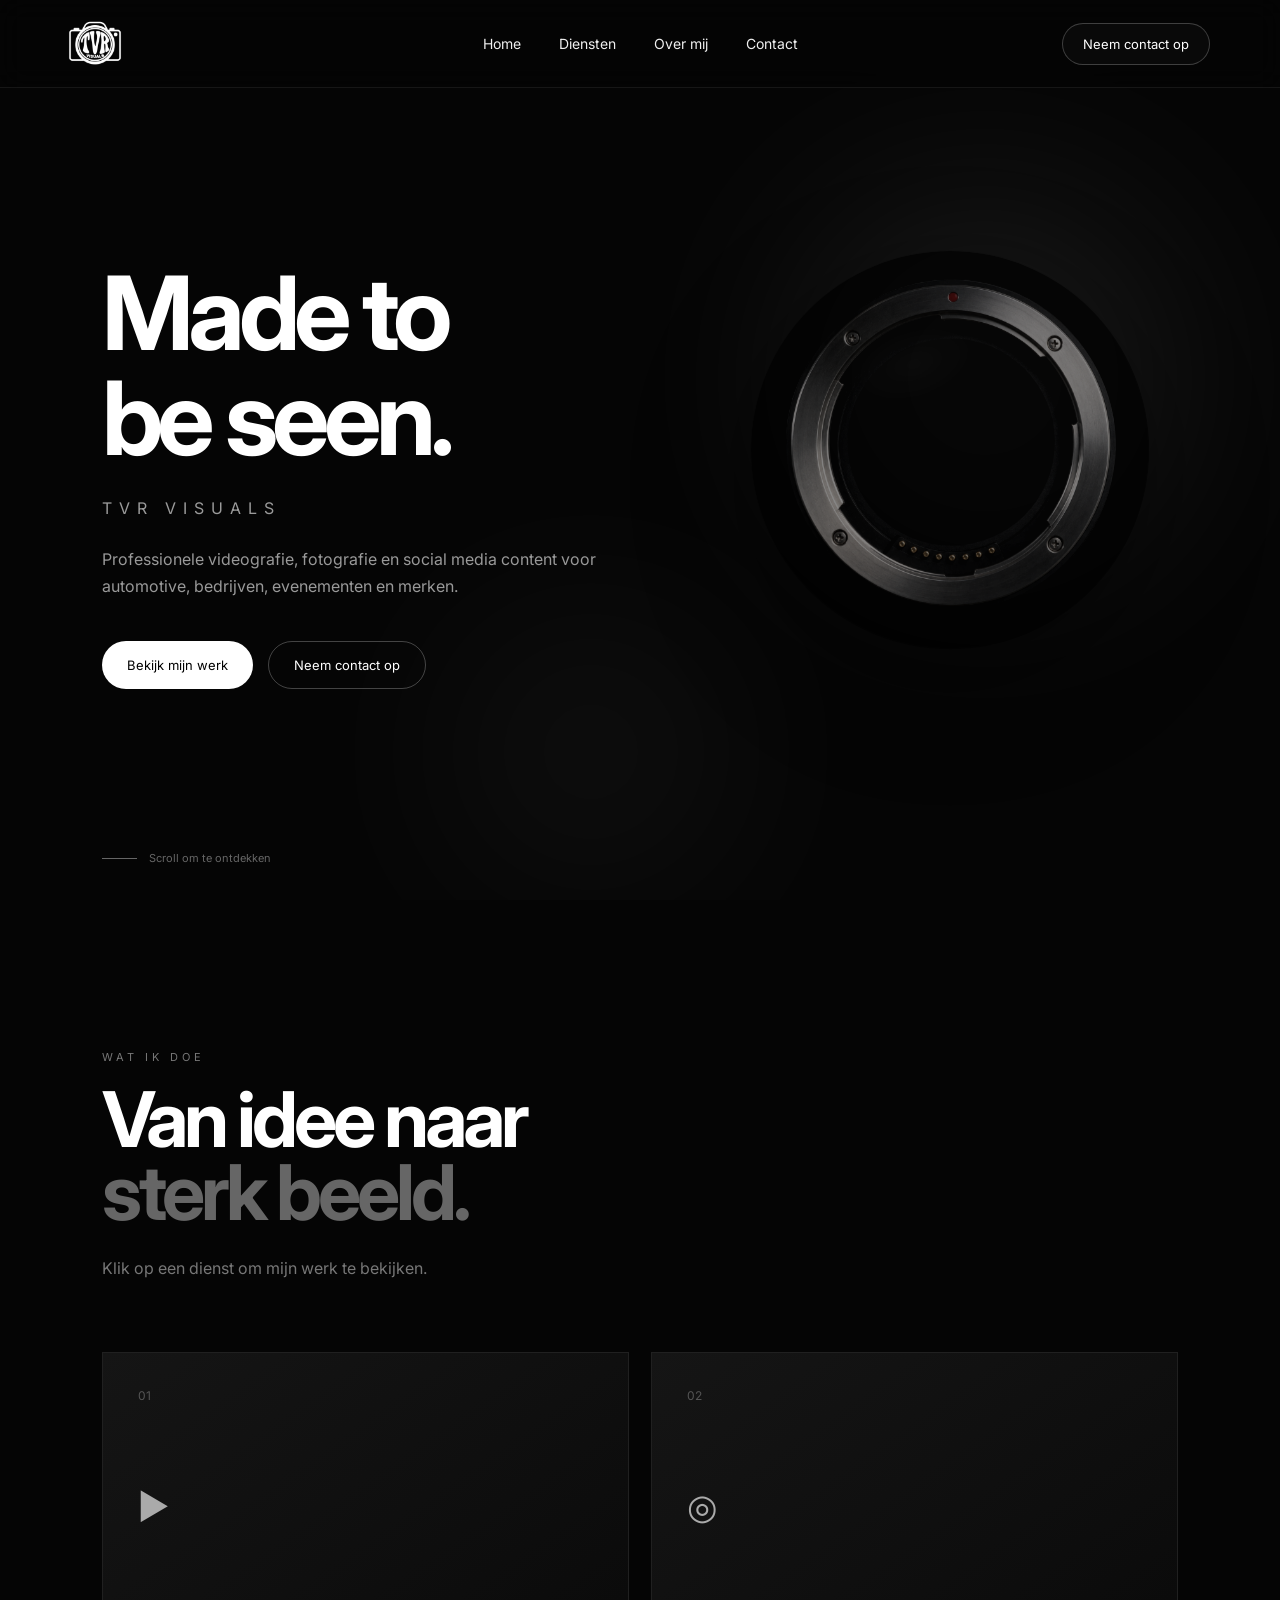
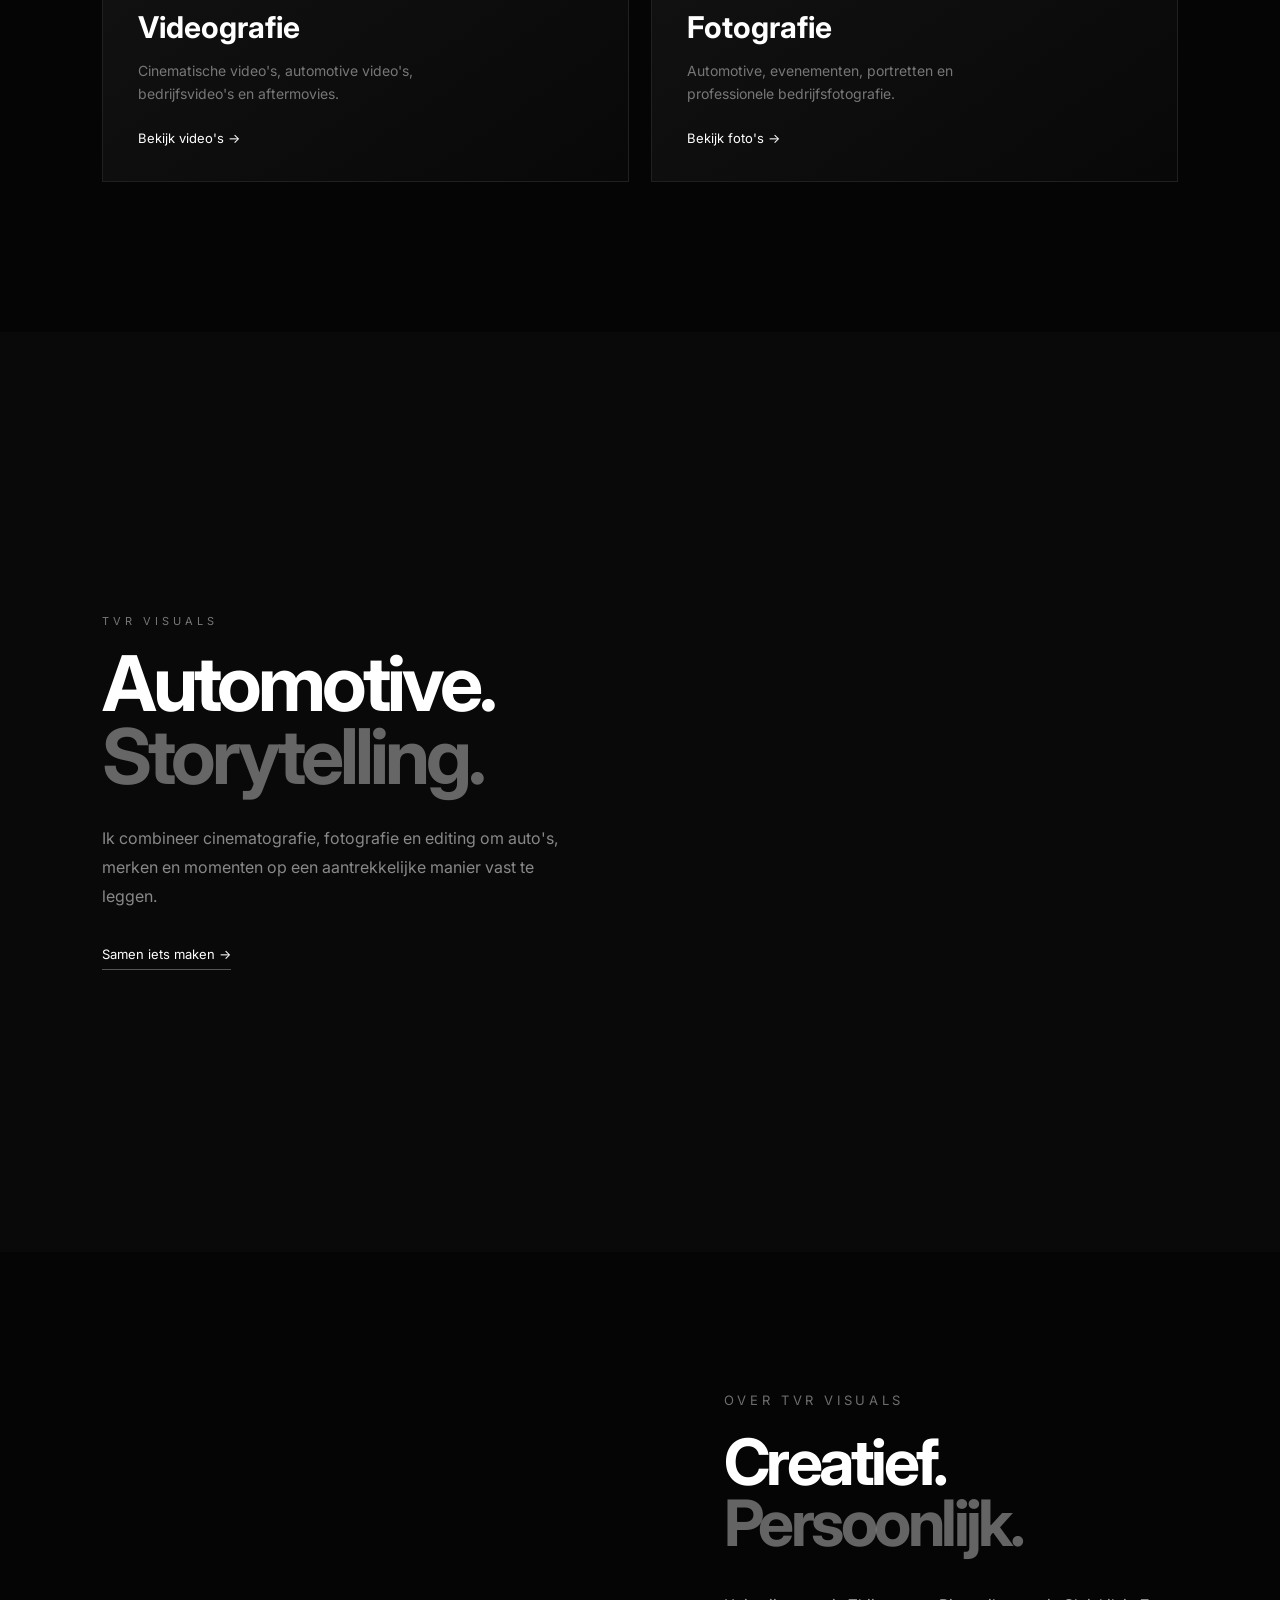
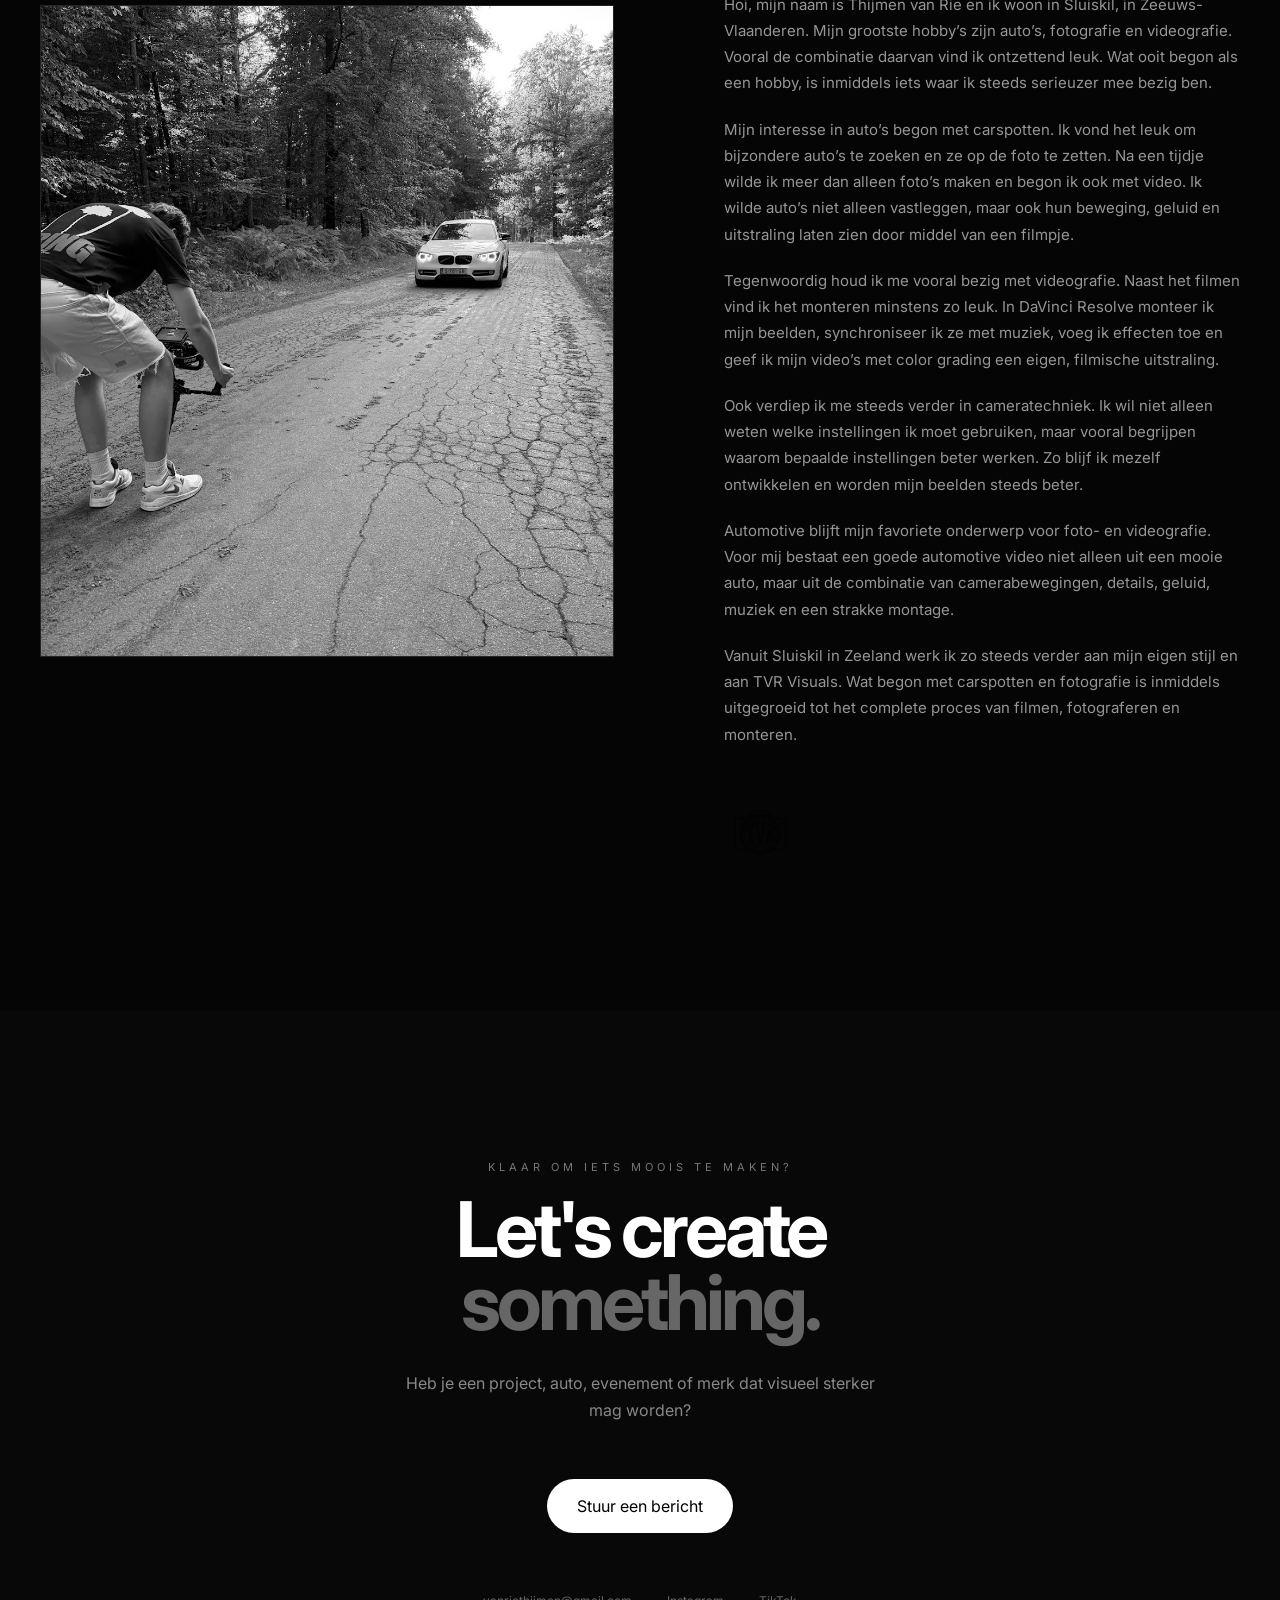
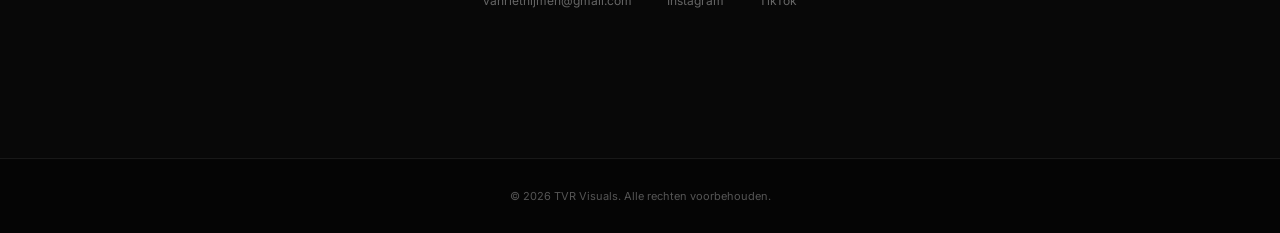
==== index.html @ 5d6a58f4 "website update 5" ====
<!DOCTYPE html>
<html lang="nl">

<head>
    <meta charset="UTF-8">

    <meta
        name="viewport"
        content="width=device-width, initial-scale=1.0"
    >

    <title>TVR Visuals | Videografie & Fotografie</title>

    <meta
        name="description"
        content="TVR Visuals — professionele videografie, fotografie en social media content."
    >

    <link rel="stylesheet" href="css/style.css">

    <link rel="preconnect" href="https://fonts.googleapis.com">
    <link rel="preconnect" href="https://fonts.gstatic.com" crossorigin>

    <link
        href="https://fonts.googleapis.com/css2?family=Inter:wght@300;400;500;600;700;800&display=swap"
        rel="stylesheet"
    >
</head>


<body>


<!-- =====================================================
     NAVIGATIE
===================================================== -->

<header class="navbar">

    <a
        href="#home"
        class="nav-logo"
        aria-label="TVR Visuals home"
    >
        <img
            src="assets/images/tvr-logo wit.png"
            alt="TVR Visuals logo"
        >
    </a>


    <nav>
        <a href="#home">Home</a>
        <a href="#diensten">Diensten</a>
        <a href="#over">Over mij</a>
        <a href="#contact">Contact</a>
    </nav>


    <a href="#contact" class="nav-button">
        Neem contact op
    </a>

</header>


<main>


<!-- =====================================================
     HERO
===================================================== -->

<section
    class="hero"
    id="home"
>

    <div class="hero-background">

        <div class="orb orb-one"></div>
        <div class="orb orb-two"></div>


        <!-- =================================================
             NIEUWE CAMERA SLUITER
        ================================================== -->

        <div class="hero-shutter" id="heroShutter">

            <div class="hero-shutter-float">

                <div class="shutter-glow"></div>


                <div class="shutter-image-wrap">

                    <img
                        src="assets/images/camera-shutter.png"
                        alt=""
                        class="shutter-image"
                        draggable="false"
                    >
<video
    class="shutter-video"
    autoplay
    muted
    playsinline
    preload="auto"
    disablepictureinpicture
>
    <source src="assets/videos/shutter_black_clean.mp4" type="video/mp4">
</video>

<div class="shutter-reflection"></div>
                </div>

            </div>

        </div>

    </div>


    <!-- =================================================
         HERO TEKST
    ================================================== -->

    <div class="hero-content">

        <h1 class="cinematic-title">
            <span>Made to</span>
            <span>be seen.</span>
        </h1>


        <p class="hero-small">
            TVR VISUALS
        </p>


        <p class="hero-description">
            Professionele videografie, fotografie en social media content
            voor automotive, bedrijven, evenementen en merken.
        </p>


        <div class="hero-buttons">

            <a
                href="#diensten"
                class="button button-light"
            >
                Bekijk mijn werk
            </a>

            <a
                href="#contact"
                class="button button-outline"
            >
                Neem contact op
            </a>

        </div>

    </div>


    <!-- Alleen telefoon -->

    <div class="mobile-hero-logo">

        <img
            src="assets/images/tvr-logo wit.png"
            alt="TVR Visuals"
        >

    </div>


    <div class="scroll-indicator">

        <span></span>

        Scroll om te ontdekken

    </div>

</section>


<!-- =====================================================
     DIENSTEN
===================================================== -->

<section
    class="services"
    id="diensten"
>

    <div class="section-heading">

        <p class="eyebrow">
            Wat ik doe
        </p>


        <h2>
            Van idee naar<br>
            <span>sterk beeld.</span>
        </h2>


        <p>
            Klik op een dienst om mijn werk te bekijken.
        </p>

    </div>


    <div class="service-grid">


        <!-- VIDEOGRAFIE -->

        <article
            class="service-card"
            data-service="videografie"
        >

            <div class="service-number">
                01
            </div>


            <div class="service-icon">
                ▶
            </div>


            <div class="service-content">

                <h3>
                    Videografie
                </h3>

                <p>
                    Cinematische video's, automotive video's,
                    bedrijfsvideo's en aftermovies.
                </p>

                <span class="service-link">
                    Bekijk video's →
                </span>

            </div>

        </article>


        <!-- FOTOGRAFIE -->

        <article
            class="service-card"
            data-service="fotografie"
        >

            <div class="service-number">
                02
            </div>


            <div class="service-icon">
                ◎
            </div>


            <div class="service-content">

                <h3>
                    Fotografie
                </h3>

                <p>
                    Automotive, evenementen, portretten en
                    professionele bedrijfsfotografie.
                </p>

                <span class="service-link">
                    Bekijk foto's →
                </span>

            </div>

        </article>

    </div>

</section>


<!-- =====================================================
     SHOWCASE
===================================================== -->

<section class="showcase">

    <div class="showcase-text">

        <p class="eyebrow">
            TVR Visuals
        </p>


        <h2>
            Automotive.<br>
            <span>Storytelling.</span>
        </h2>


        <p>
            Ik combineer cinematografie, fotografie en editing
            om auto's, merken en momenten op een aantrekkelijke
            manier vast te leggen.
        </p>


        <a
            href="#contact"
            class="text-link"
        >
            Samen iets maken →
        </a>

    </div>


    <div class="showcase-visual">

        <div class="tvr-3d-object">

            <div class="tvr-3d-sphere"></div>

            <div class="tvr-orbit tvr-orbit-1"></div>
            <div class="tvr-orbit tvr-orbit-2"></div>
            <div class="tvr-orbit tvr-orbit-3"></div>


            <div class="tvr-logo-3d">

                <img
                    src="assets/images/tvr-logo.png"
                    alt="TVR Visuals"
                >

            </div>

        </div>

    </div>

</section>


<!-- =====================================================
     OVER MIJ
===================================================== -->

<section
    class="about-section"
    id="over"
>

    <div class="about-image-wrap">

        <div class="about-image">

            <img
                src="assets/images/tvr aan het werk.jpg"
                alt="TVR Visuals aan het werk"
                id="aboutWorkImage"
            >

        </div>

    </div>


    <div class="about-content">

    <span class="about-label">OVER TVR VISUALS</span>

    <h2>
        Creatief.<br>
        <span>Persoonlijk.</span>
    </h2>

    <p>
        Hoi, mijn naam is Thijmen van Rie en ik woon in Sluiskil, in Zeeuws-Vlaanderen. Mijn grootste hobby’s zijn auto’s, fotografie en videografie. Vooral de combinatie daarvan vind ik ontzettend leuk. Wat ooit begon als een hobby, is inmiddels iets waar ik steeds serieuzer mee bezig ben.
    </p>

    <p>
        Mijn interesse in auto’s begon met carspotten. Ik vond het leuk om bijzondere auto’s te zoeken en ze op de foto te zetten. Na een tijdje wilde ik meer dan alleen foto’s maken en begon ik ook met video. Ik wilde auto’s niet alleen vastleggen, maar ook hun beweging, geluid en uitstraling laten zien door middel van een filmpje.
    </p>

    <p>
        Tegenwoordig houd ik me vooral bezig met videografie. Naast het filmen vind ik het monteren minstens zo leuk. In DaVinci Resolve monteer ik mijn beelden, synchroniseer ik ze met muziek, voeg ik effecten toe en geef ik mijn video’s met color grading een eigen, filmische uitstraling.
    </p>

    <p>
        Ook verdiep ik me steeds verder in cameratechniek. Ik wil niet alleen weten welke instellingen ik moet gebruiken, maar vooral begrijpen waarom bepaalde instellingen beter werken. Zo blijf ik mezelf ontwikkelen en worden mijn beelden steeds beter.
    </p>

    <p>
        Automotive blijft mijn favoriete onderwerp voor foto- en videografie. Voor mij bestaat een goede automotive video niet alleen uit een mooie auto, maar uit de combinatie van camerabewegingen, details, geluid, muziek en een strakke montage.
    </p>

    <p>
        Vanuit Sluiskil in Zeeland werk ik zo steeds verder aan mijn eigen stijl en aan TVR Visuals. Wat begon met carspotten en fotografie is inmiddels uitgegroeid tot het complete proces van filmen, fotograferen en monteren.
    </p>

    <div class="about-logo">
        <img src="assets/images/tvr-logo.png" alt="TVR Visuals">
    </div>

</div>
</section>


<!-- =====================================================
     CONTACT
===================================================== -->

<section
    class="contact"
    id="contact"
>

    <div class="contact-inner">

        <p class="eyebrow">
            Klaar om iets moois te maken?
        </p>


        <h2>
            Let's create<br>
            <span>something.</span>
        </h2>


        <p>
            Heb je een project, auto, evenement of merk
            dat visueel sterker mag worden?
        </p>


        <a
            href="mailto:vanriethijmen@gmail.com"
            class="contact-button"
        >
            Stuur een bericht
        </a>


        <div class="contact-details">

            <a href="mailto:vanriethijmen@gmail.com">
                vanriethijmen@gmail.com
            </a>

            <a
                href="https://instagram.com/tvrvisuals"
                target="_blank"
                rel="noopener noreferrer"
            >
                Instagram
            </a>

            <a
                href="https://www.tiktok.com/@tvr.visuals"
                target="_blank"
                rel="noopener noreferrer"
            >
                TikTok
            </a>

        </div>

    </div>

</section>


</main>


<!-- =====================================================
     PORTFOLIO MODAL
===================================================== -->

<div
    class="portfolio-modal"
    id="portfolioModal"
>

    <div class="modal-overlay"></div>


    <div class="modal-window">

        <button
            class="modal-close"
            aria-label="Sluiten"
        >
            ×
        </button>


        <div class="modal-header">

            <p
                class="eyebrow"
                id="modalEyebrow"
            >
                Portfolio
            </p>


            <h2 id="modalTitle">
                Mijn werk
            </h2>


            <p id="modalDescription">
                Bekijk een selectie van mijn werk.
            </p>

        </div>


        <div
            class="portfolio-grid"
            id="portfolioGrid"
        ></div>

    </div>

</div>


<!-- =====================================================
     FOOTER
===================================================== -->

<footer>

    <p>
        © 2026 TVR Visuals. Alle rechten voorbehouden.
    </p>

</footer>


<script src="js/main.js"></script>

</body>
</html>
---- css/style.css ----
/* =========================================================
   TVR VISUALS
   PREMIUM / MINIMAL / AUTOMOTIVE
========================================================= */


/* =========================================================
   BASIS
========================================================= */

* {
    margin: 0;
    padding: 0;
    box-sizing: border-box;
}

html {
    scroll-behavior: smooth;
}

body {
    background: #050505;
    color: #ffffff;

    font-family: "Inter", sans-serif;

    overflow-x: hidden;
}

a {
    color: inherit;
    text-decoration: none;
}

button {
    font-family: inherit;
}


/* =========================================================
   NAVBAR
========================================================= */

.navbar {
    position: fixed;

    top: 0;
    left: 0;

    width: 100%;
    height: 88px;

    display: grid;
    grid-template-columns: 1fr auto 1fr;
    align-items: center;

    padding: 0 5.5vw;

    background: rgba(5, 5, 5, 0.76);

    border-bottom:
        1px solid rgba(255, 255, 255, 0.07);

    backdrop-filter: blur(14px);
    -webkit-backdrop-filter: blur(14px);

    z-index: 1000;
}


/* Logo links */

.nav-logo {
    justify-self: start;

    width: 50px;
    height: 50px;

    display: flex;
    align-items: center;
    justify-content: center;
}

.nav-logo img {
    width: 50px;
    height: 50px;

    display: block;
    object-fit: contain;

    filter:
        brightness(0)
        invert(1)
        contrast(180%);
}


/* Menu exact in midden */

.navbar nav {
    grid-column: 2;

    display: flex;
    align-items: center;
    justify-content: center;

    gap: 38px;
}

.navbar nav a {
    color: rgba(255, 255, 255, 0.94);

    font-size: 14px;
    font-weight: 400;

    white-space: nowrap;

    transition:
        color 0.3s ease,
        opacity 0.3s ease;
}

.navbar nav a:hover {
    color: #ffffff;
}


/* Contactknop */

.nav-button {
    grid-column: 3;

    justify-self: end;

    display: inline-flex;
    align-items: center;
    justify-content: center;

    min-height: 42px;

    padding: 0 20px;

    border:
        1px solid rgba(255, 255, 255, 0.22);

    border-radius: 999px;

    background:
        rgba(255, 255, 255, 0.025);

    color: #ffffff;

    font-size: 13px;

    transition:
        transform 0.3s ease,
        background 0.3s ease,
        border-color 0.3s ease,
        box-shadow 0.3s ease;
}

.nav-button:hover {
    transform: translateY(-3px);

    background:
        rgba(255, 255, 255, 0.07);

    border-color:
        rgba(255, 255, 255, 0.40);

    box-shadow:
        0 12px 30px rgba(0, 0, 0, 0.30),
        0 0 20px rgba(255, 255, 255, 0.035);
}


/* =========================================================
   HERO
========================================================= */

.hero {
    position: relative;

    min-height: 100vh;

    display: flex;
    align-items: center;

    padding: 130px 8% 80px;

    overflow: hidden;
}

.hero-content {
    position: relative;

    max-width: 760px;

    z-index: 5;
}


/* =========================================================
   HERO TITLE
========================================================= */

.cinematic-title {
    font-size:
        clamp(55px, 8vw, 120px);

    line-height: 1.02;

    letter-spacing: -6px;

    font-weight: 700;

    overflow: visible;
}

.cinematic-title span {
    display: block;

    color: #ffffff;

    opacity: 0;

    transform: translateY(55px);

    filter: blur(8px);

    animation:
        cinematicTitleIn
        1.25s
        cubic-bezier(0.22, 1, 0.36, 1)
        forwards;
}

.cinematic-title span:nth-child(1) {
    animation-delay: 0.10s;
}

.cinematic-title span:nth-child(2) {
    animation-delay: 0.28s;
}

@keyframes cinematicTitleIn {

    from {
        opacity: 0;

        transform:
            translateY(55px);

        filter:
            blur(8px);
    }

    to {
        opacity: 1;

        transform:
            translateY(0);

        filter:
            blur(0);
    }
}


/* TVR VISUALS */

.hero-small {
    margin-top: 28px;

    color:
        rgba(255, 255, 255, 0.60);

    font-size: 16px;

    font-weight: 400;

    letter-spacing: 7px;
}


/* Beschrijving */

.hero-description {
    max-width: 570px;

    margin-top: 28px;

    color: #999;

    font-size: 16px;

    line-height: 1.7;
}


/* =========================================================
   HERO BUTTONS
========================================================= */

.hero-buttons {
    display: flex;

    gap: 15px;

    margin-top: 40px;
}

.button {
    position: relative;

    display: inline-flex;
    align-items: center;
    justify-content: center;

    padding: 15px 25px;

    border-radius: 100px;

    overflow: hidden;

    font-size: 13px;

    transition:
        transform 0.30s ease,
        box-shadow 0.30s ease,
        background 0.30s ease,
        border-color 0.30s ease;
}

.button:hover {
    transform:
        translateY(-5px);

    box-shadow:
        0 14px 36px rgba(0, 0, 0, 0.32),
        0 0 25px rgba(255, 255, 255, 0.045);
}

.button-light {
    background: #ffffff;

    color: #000000;
}

.button-outline {
    color: #ffffff;

    background: transparent;

    border:
        1px solid rgba(255, 255, 255, 0.25);
}

.button-outline:hover {
    background:
        rgba(255, 255, 255, 0.07);

    border-color:
        rgba(255, 255, 255, 0.40);
}


/* =========================================================
   HERO BACKGROUND
========================================================= */

.hero-background {
    position: absolute;

    inset: 0;

    pointer-events: none;
}

.orb {
    position: absolute;

    border-radius: 50%;

    filter: blur(100px);

    opacity: 0.20;
}

.orb-one {
    width: 360px;
    height: 360px;

    right: 9%;
    top: 22%;

    background: #777;
}

.orb-two {
    width: 260px;
    height: 260px;

    left: 36%;
    bottom: 2%;

    background: #444;
}


/* =========================================================
   HERO CAMERA SHUTTER
========================================================= */

.hero-shutter {
    position: absolute;

    width: 480px;
    height: 480px;

    right: 7%;
    top: 50%;

    transform:
        translateY(-50%);

    perspective: 1200px;

    z-index: 2;

    opacity: 0.72;
}


/*
Dit element krijgt de muis-rotatie vanuit JavaScript.
*/

.hero-shutter-float {
    position: relative;

    width: 100%;
    height: 100%;

    display: flex;
    align-items: center;
    justify-content: center;

    transform-style: preserve-3d;

    will-change: transform;

    animation:
        shutterFloat
        7s
        ease-in-out
        infinite;
}


/* Foto zelf */

.shutter-image-wrap {
    position: relative;

    width: 390px;
    height: 390px;

    border-radius: 50%;

    overflow: hidden;

    transform:
        translateZ(25px);

    filter:
        drop-shadow(
            0 35px 60px
            rgba(0, 0, 0, 0.60)
        );

    isolation: isolate;
}

.shutter-image {
    position: absolute;

    inset: 0;

    width: 100%;
    height: 100%;

    display: block;

    object-fit: cover;

    border-radius: 50%;

    user-select: none;

    filter:
        brightness(0.72)
        contrast(1.08)
        saturate(0.65);
}
.shutter-video {
    position: absolute;

    left: 50.3%;
    top: 48%;

    width:  52%;
    height: 52%;

    transform: translate(-50%, -50%);

    object-fit: cover;
    border-radius: 50%;

    z-index: 3;

    pointer-events: none;

    background: #000;

    filter:
        brightness(0.68)
        contrast(1.12)
        saturate(0.45);
}

/* Reflectie */

.shutter-reflection {
    position: absolute;

    width: 38%;
    height: 19%;

    left: 22%;
    top: 19%;

    border-radius: 50%;

    background:
        radial-gradient(
            ellipse,
            rgba(255, 255, 255, 0.09),
            transparent 70%
        );

    filter:
        blur(12px);

    opacity: 0.45;

    transform:
        rotate(-18deg);

    pointer-events: none;

    z-index: 4;
}


/* Glow achter sluiter */

.shutter-glow {
    position: absolute;

    width: 420px;
    height: 420px;

    border-radius: 50%;

    background:
        radial-gradient(
            circle,
            rgba(255, 255, 255, 0.075),
            rgba(255, 255, 255, 0.020) 42%,
            transparent 72%
        );

    filter:
        blur(30px);

    opacity: 0.7;
}


/* Sluiter zweeft */

@keyframes shutterFloat {

    0%,
    100% {
        transform:
            translateY(0)
            rotateZ(-1deg);
    }

    50% {
        transform:
            translateY(-12px)
            rotateZ(1deg);
    }
}


/* Open / dicht */


/* =========================================================
   SCROLL INDICATOR
========================================================= */

.scroll-indicator {
    position: absolute;

    left: 8%;
    bottom: 35px;

    display: flex;
    align-items: center;

    gap: 12px;

    color: #666;

    font-size: 11px;
}

.scroll-indicator span {
    width: 35px;
    height: 1px;

    background: #666;
}


/* =========================================================
   ALGEMENE SECTIES
========================================================= */

.services,
.showcase,
.contact {
    padding:
        150px
        8%;
}

.eyebrow {
    margin-bottom: 20px;

    color: #777;

    text-transform: uppercase;

    font-size: 11px;

    letter-spacing: 4px;
}

.section-heading {
    max-width: 650px;

    margin-bottom: 70px;
}

.section-heading h2,
.showcase h2,
.contact h2 {
    font-size:
        clamp(45px, 6vw, 85px);

    line-height: 0.95;

    letter-spacing: -4px;
}

.section-heading h2 span,
.showcase h2 span,
.contact h2 span {
    color: #666;
}

.section-heading > p:last-child {
    margin-top: 25px;

    color: #777;

    line-height: 1.7;
}


/* =========================================================
   SERVICES
========================================================= */

.service-grid {
    display: grid;

    grid-template-columns:
        repeat(2, minmax(0, 1fr));

    gap: 22px;
}

.service-card {
    position: relative;

    min-height: 430px;

    padding: 35px;

    display: flex;
    flex-direction: column;
    justify-content: space-between;

    overflow: hidden;

    cursor: pointer;

    background:
        linear-gradient(
            145deg,
            #151515,
            #080808
        );

    border:
        1px solid #202020;

    transition:
        transform 0.40s ease-in-out,
        border-color 0.40s ease-in-out,
        box-shadow 0.40s ease-in-out;
}

.service-card::before {
    content: "";

    position: absolute;

    inset: -25%;

    background:
        radial-gradient(
            circle at
            var(--mouse-x, 50%)
            var(--mouse-y, 50%),

            rgba(255, 255, 255, 0.11),

            rgba(255, 255, 255, 0.035)
                28%,

            transparent
                62%
        );

    opacity: 0;

    pointer-events: none;

    transition:
        opacity 0.40s ease-in-out;
}

.service-card:hover {
    transform:
        translateY(-7px);

    border-color:
        rgba(255, 255, 255, 0.18);

    box-shadow:
        0 22px 65px rgba(0, 0, 0, 0.40),
        0 0 40px rgba(255, 255, 255, 0.03);
}

.service-card:hover::before {
    opacity: 1;
}

.service-card > * {
    position: relative;

    z-index: 2;
}

.service-number {
    color: #555;

    font-size: 12px;
}

.service-icon {
    color: #aaa;

    font-size: 35px;
}

.service-content h3 {
    margin-bottom: 15px;

    font-size: 30px;
}

.service-content p {
    max-width: 330px;

    color: #777;

    font-size: 14px;

    line-height: 1.6;
}

.service-link {
    display: block;

    margin-top: 25px;

    color: #ffffff;

    font-size: 13px;
}


/* =========================================================
   SHOWCASE
========================================================= */

.showcase {
    min-height: 80vh;

    display: grid;

    grid-template-columns:
        1fr 1fr;

    align-items: center;

    gap: 80px;

    background: #090909;
}

.showcase-text > p:not(.eyebrow) {
    max-width: 520px;

    margin-top: 30px;

    color: #888;

    line-height: 1.8;
}

.text-link {
    display: inline-block;

    margin-top: 35px;

    padding-bottom: 7px;

    border-bottom:
        1px solid #555;

    font-size: 13px;

    transition:
        color 0.30s ease,
        border-color 0.30s ease;
}

.text-link:hover {
    color: #ffffff;

    border-color: #ffffff;
}


/* =========================================================
   TVR 3D OBJECT
========================================================= */

.showcase-visual {
    position: relative;

    min-height: 620px;

    display: flex;
    align-items: center;
    justify-content: center;

    perspective: 1200px;
}

.tvr-3d-object {
    position: relative;

    width: 520px;
    height: 520px;

    display: flex;
    align-items: center;
    justify-content: center;

    perspective: 1000px;

    transform-style:
        preserve-3d;

    will-change:
        transform;
}


/* Sphere */

.tvr-3d-sphere {
    position: absolute;

    width: 190px;
    height: 190px;

    border-radius: 50%;

    background:
        radial-gradient(
            circle at 35% 30%,
            #3a3a3a,
            #171717 25%,
            #080808 60%,
            #000000
        );

    box-shadow:
        inset -25px -25px 45px rgba(0, 0, 0, 0.9),
        inset 15px 15px 30px rgba(255, 255, 255, 0.04),
        0 0 70px rgba(255, 255, 255, 0.035);

    animation:
        spherePulse
        6s
        ease-in-out
        infinite;
}

@keyframes spherePulse {

    0%,
    100% {
        transform:
            scale(1);
    }

    50% {
        transform:
            scale(1.025);
    }
}


/* Orbits */

.tvr-orbit {
    position: absolute;

    width: 360px;
    height: 145px;

    border:
        1px solid rgba(255, 255, 255, 0.13);

    border-radius: 50%;

    transform-style:
        preserve-3d;
}

.tvr-orbit-1 {
    animation:
        orbit1
        12s
        linear
        infinite;
}

.tvr-orbit-2 {
    width: 340px;
    height: 135px;

    border-color:
        rgba(255, 255, 255, 0.10);

    animation:
        orbit2
        16s
        linear
        infinite;
}

.tvr-orbit-3 {
    width: 320px;
    height: 125px;

    border-color:
        rgba(255, 255, 255, 0.08);

    animation:
        orbit3
        20s
        linear
        infinite;
}


/* Orbit animaties */

@keyframes orbit1 {

    from {
        transform:
            rotateX(68deg)
            rotateZ(0deg);
    }

    to {
        transform:
            rotateX(68deg)
            rotateZ(360deg);
    }
}

@keyframes orbit2 {

    from {
        transform:
            rotateX(68deg)
            rotateY(55deg)
            rotateZ(0deg);
    }

    to {
        transform:
            rotateX(68deg)
            rotateY(55deg)
            rotateZ(-360deg);
    }
}

@keyframes orbit3 {

    from {
        transform:
            rotateX(68deg)
            rotateY(-55deg)
            rotateZ(0deg);
    }

    to {
        transform:
            rotateX(68deg)
            rotateY(-55deg)
            rotateZ(360deg);
    }
}


/* TVR logo */

.tvr-logo-3d {
    position: absolute;

    width: 150px;
    height: 150px;

    display: flex;
    align-items: center;
    justify-content: center;

    z-index: 5;
}

.tvr-logo-3d img {
    width: 100%;
    height: auto;

    display: block;

    object-fit: contain;
}


/* =========================================================
   ABOUT
========================================================= */

.about-section {
    width:
        min(
            1280px,
            calc(100% - 80px)
        );

    min-height: 720px;

    margin:
        0 auto;

    padding:
        140px 0;

    display: grid;

    grid-template-columns:
        1fr 0.9fr;

    align-items: center;

    gap: 110px;
}

.about-image-wrap {
    position: relative;
}

.about-image {
    position: relative;

    width: 100%;

    aspect-ratio: 0.88;

    overflow: hidden;

    background: #111;

    border:
        1px solid rgba(255, 255, 255, 0.08);

    transition:
        transform 0.30s ease-in-out,
        border-color 0.30s ease-in-out,
        box-shadow 0.30s ease-in-out;
}

.about-image img {
    width: 100%;
    height: 100%;

    display: block;

    object-fit: cover;

    cursor: zoom-in;

    filter:
        grayscale(100%);

    transition:
        filter 0.40s ease-in-out,
        transform 0.40s ease-in-out;
}

.about-image:hover {
    transform:
        translateY(-7px);

    border-color:
        rgba(255, 255, 255, 0.16);

    box-shadow:
        0 25px 70px rgba(0, 0, 0, 0.45);
}

.about-image:hover img {
    filter:
        grayscale(0%);

    transform:
        scale(1.018);
}

.about-content {
    max-width: 570px;
}

.about-label {
    display: block;

    margin-bottom: 24px;

    color:
        rgba(255, 255, 255, 0.42);

    font-size: 13px;

    letter-spacing: 0.28em;
}

.about-content h2 {
    margin-bottom: 38px;

    font-size:
        clamp(52px, 5vw, 78px);

    line-height: 0.95;

    letter-spacing: -0.055em;
}

.about-content h2 span {
    color:
        rgba(255, 255, 255, 0.38);
}

.about-content p {
    max-width: 560px;
    margin: 0 0 20px;

    font-size: 15px;
    line-height: 1.75;

    color: rgba(255, 255, 255, 0.58);
}

@media (max-width: 900px) {
    .about-content p {
        max-width: 100%;
        font-size: 15px;
        line-height: 1.7;
        margin-bottom: 18px;
    }
}


/* About logo */

.about-logo {
    width: 72px;
    height: 72px;

    margin-top: 50px;

    opacity: 0.42;

    transition:
        opacity 0.40s ease,
        transform 0.40s ease;
}

.about-logo img {
    width: 100%;
    height: 100%;

    object-fit: contain;
}

.about-logo:hover {
    opacity: 0.85;

    transform:
        translateY(-4px);
}


/* =========================================================
   PORTFOLIO MODAL
========================================================= */

.portfolio-modal {
    position: fixed;

    inset: 0;

    display: none;

    align-items: center;
    justify-content: center;

    padding: 30px;

    z-index: 2000;
}

.portfolio-modal.active {
    display: flex;
}

.modal-overlay {
    position: absolute;

    inset: 0;

    background:
        rgba(0, 0, 0, 0.90);

    backdrop-filter:
        blur(18px);

    -webkit-backdrop-filter:
        blur(18px);
}

.modal-window {
    position: relative;

    width:
        min(1100px, 100%);

    max-height: 90vh;

    padding: 50px;

    overflow-y: auto;

    background: #0c0c0c;

    border:
        1px solid #252525;

    z-index: 2;
}

.modal-close {
    position: absolute;

    top: 20px;
    right: 25px;

    border: none;

    background: transparent;

    color: #ffffff;

    font-size: 35px;

    cursor: pointer;
}

.modal-header {
    max-width: 700px;

    margin-bottom: 45px;
}

.modal-header h2 {
    font-size: 55px;

    letter-spacing: -3px;
}

.modal-header > p:last-child {
    margin-top: 15px;

    color: #777;

    line-height: 1.6;
}

.quality-note {
    margin-top: 12px;

    color: #777;

    font-size: 12px;

    line-height: 1.5;
}


/* =========================================================
   PORTFOLIO GRID
========================================================= */

.portfolio-grid {
    display: grid;

    grid-template-columns:
        repeat(2, minmax(0, 1fr));

    gap: 22px;
}

.portfolio-item {
    position: relative;

    overflow: hidden;

    padding-bottom: 10px;

    background: #151515;

    border:
        1px solid #222;

    transition:
        transform 0.30s ease-in-out,
        border-color 0.30s ease-in-out,
        box-shadow 0.30s ease-in-out;
}

.portfolio-item:hover {
    transform:
        translateY(-7px);

    border-color:
        rgba(255, 255, 255, 0.18);

    box-shadow:
        0 22px 65px rgba(0, 0, 0, 0.40);
}

.portfolio-item img,
.portfolio-item video {
    width: 100%;

    min-height: 300px;

    display: block;

    object-fit: cover;
}

.portfolio-item img {
    filter:
        grayscale(100%);

    cursor: zoom-in;

    transition:
        filter 0.45s ease-in-out,
        transform 0.45s ease-in-out;
}

.portfolio-item:hover img {
    filter:
        grayscale(0%);

    transform:
        scale(1.018);
}

.portfolio-title {
    margin:
        14px 4px 8px;

    color: #ffffff;

    font-size: 16px;

    font-weight: 500;
}


/* =========================================================
   IMAGE LIGHTBOX
========================================================= */

.image-lightbox {
    position: fixed;

    inset: 0;

    display: flex;
    align-items: center;
    justify-content: center;

    padding: 40px;

    background:
        rgba(0, 0, 0, 0.95);

    opacity: 0;
    visibility: hidden;

    transition:
        opacity 0.35s ease;

    z-index: 99999;
}

.image-lightbox.active {
    opacity: 1;

    visibility: visible;
}

.image-lightbox-content {
    position: relative;

    max-width: 90vw;
    max-height: 90vh;
}

.image-lightbox-content img {
    display: block;

    max-width: 90vw;
    max-height: 85vh;

    width: auto;
    height: auto;

    object-fit: contain;

    filter:
        none !important;
}

.image-lightbox-close {
    position: absolute;

    top: -45px;
    right: 0;

    border: none;

    background: transparent;

    color: #ffffff;

    font-size: 32px;

    cursor: pointer;
}


/* =========================================================
   CONTACT
========================================================= */

.contact {
    text-align: center;

    background: #080808;
}

.contact-inner {
    max-width: 850px;

    margin:
        0 auto;
}

.contact-inner > p:not(.eyebrow) {
    max-width: 500px;

    margin:
        30px auto;

    color: #888;

    line-height: 1.7;
}

.contact-button {
    display: inline-flex;

    margin-top: 25px;

    padding:
        17px 30px;

    border-radius: 100px;

    background: #ffffff;

    color: #000000;

    transition:
        transform 0.30s ease-in-out,
        box-shadow 0.30s ease-in-out;
}

.contact-button:hover {
    transform:
        translateY(-5px);

    box-shadow:
        0 14px 36px rgba(0, 0, 0, 0.32);
}

.contact-details {
    display: flex;

    justify-content: center;

    gap: 35px;

    margin-top: 60px;

    color: #666;

    font-size: 12px;
}


/* =========================================================
   FOOTER
========================================================= */

footer {
    padding:
        30px 8%;

    text-align: center;

    border-top:
        1px solid #181818;

    color: #555;

    font-size: 11px;
}


/* =========================================================
   MOBIEL / TABLET
========================================================= */

.mobile-hero-logo {
    display: none;
}


@media (max-width: 900px) {


    /* Navbar */

    .navbar {
        grid-template-columns: 1fr;

        height: 76px;

        padding: 0 4%;
    }

    .nav-logo,
    .nav-button {
        display: none;
    }

    .navbar nav {
        grid-column: 1;

        justify-self: center;

        gap: 22px;
    }

    .navbar nav a {
        color:
            rgba(255, 255, 255, 0.97);

        font-size: 12px;

        font-weight: 500;
    }


    /* Hero */

    .hero {
        padding:
            190px
            7%
            75px;
    }

    .cinematic-title {
        font-size:
            clamp(52px, 15vw, 76px);

        letter-spacing: -3px;
    }

    .hero-small {
        margin-top: 24px;

        font-size: 14px;

        letter-spacing: 6px;
    }


    /*
    Nieuwe grote mobiele TVR logo.
    Staat boven Made to be seen.
    Linker camerastreep grenst visueel aan dezelfde linkerlijn.
    */

    .mobile-hero-logo {
        display: block;

        position: absolute;

        top: 89px;

        left: 4%;

        width: 110px;

        z-index: 20;

        pointer-events: none;
    }

    .mobile-hero-logo img {
        display: block;

        width: 118px;
        height: auto;

        object-fit: contain;

        filter:
            brightness(0)
            invert(1);

        opacity: 1;
    }

/* =========================================================
   CAMERA SLUITER OP TELEFOON
   ========================================================= */

.hero-shutter {
    display: block;

    width: 250px;
    height: 250px;

    top: 33%;
    right: -72px;

    transform: translateY(-50%);

    opacity: 0.30;

    z-index: 1;
}

.shutter-image-wrap {
    width: 220px;
    height: 220px;
}

.shutter-glow {
    width: 240px;
    height: 240px;

    opacity: 0.45;
}

    /* Services */

    .service-grid {
        grid-template-columns: 1fr;
    }


    /* Showcase */

    .showcase {
        grid-template-columns: 1fr;

        gap: 50px;
    }

    .showcase-visual {
        min-height: 420px;
    }


    /* TVR 3D */

    .tvr-3d-object {
        width: 360px;
        height: 360px;
    }

    .tvr-3d-sphere {
        width: 145px;
        height: 145px;
    }

    .tvr-orbit {
        width: 280px;
        height: 110px;
    }

    .tvr-orbit-2 {
        width: 260px;
        height: 105px;
    }

    .tvr-orbit-3 {
        width: 245px;
        height: 98px;
    }

    .tvr-logo-3d {
        width: 110px;
        height: 110px;
    }


    /* About */

    .about-section {
        width:
            calc(100% - 40px);

        grid-template-columns:
            1fr;

        gap: 55px;

        padding:
            100px 0;
    }


    /* Sections */

    .services,
    .showcase,
    .contact {
        padding:
            100px 7%;
    }


    /* Portfolio */

    .portfolio-grid {
        grid-template-columns:
            1fr;

        gap: 24px;
    }


    .modal-window {
        padding:
            30px 20px;
    }

    .modal-header h2 {
        font-size: 42px;
    }


    /* Contact */

    .contact-details {
        flex-direction: column;

        gap: 15px;
    }


    /* Hero buttons */

    .hero-buttons {
        flex-direction: column;
    }


    /*
    PORTFOLIO FOTO'S OP TELEFOON ALTIJD KLEUR
    */

    .portfolio-item img {
        filter:
            grayscale(0%) !important;

        transform:
            none !important;
    }


    /*
    TVR AAN HET WERK OP TELEFOON ZWART-WIT
    */

    .about-image img {
        filter:
            grayscale(100%) !important;

        transform:
            none !important;
    }


    /*
    Geen hover-beweging touchscreen
    */

    .service-card:hover,
    .portfolio-item:hover,
    .about-image:hover,
    .button:hover,
    .contact-button:hover {
        transform:
            none;
    }
}


/* =========================================================
   KLEINE TELEFOONS
========================================================= */

@media (max-width: 500px) {

    .hero-shutter {
    width: 230px;
    height: 230px;

    top: 34%;
    right: -75px;

    opacity: 0.28;
}

.shutter-image-wrap {
    width: 200px;
    height: 200px;
}

.shutter-glow {
    width: 220px;
    height: 220px;
}

    .navbar nav {
        gap: 18px;
    }

    .navbar nav a {
        font-size: 11px;
    }


    .hero {
        padding:
            185px
            7%
            75px;
    }


    .mobile-hero-logo {
        top: 88px;

        left: 2%;

        width: 115px;
    }

    .mobile-hero-logo img {
        width: 115px;
    }


    .hero-description {
        font-size: 15px;
    }


    .showcase-visual {
        min-height: 340px;
    }


    .tvr-3d-object {
        width: 310px;
        height: 310px;
    }


    .tvr-orbit {
        width: 230px;
        height: 90px;
    }

    .tvr-orbit-2 {
        width: 215px;
        height: 85px;
    }

    .tvr-orbit-3 {
        width: 205px;
        height: 80px;
    }


    .tvr-logo-3d {
        width: 90px;
        height: 90px;
    }
}


/* =========================================================
   GROTERE DESKTOPS
========================================================= */

@media (min-width: 1500px) {

    .hero-shutter {
        right: 9%;

        width: 520px;
        height: 520px;
    }

    .shutter-image-wrap {
        width: 430px;
        height: 430px;
    }

    .shutter-glow {
        width: 460px;
        height: 460px;
    }
}


/* =========================================================
   REDUCED MOTION
========================================================= */

/* =========================================================
   REDUCED MOTION
   ========================================================= */

@media (prefers-reduced-motion: reduce) {

    .cinematic-title span {
        animation: none !important;

        opacity: 1 !important;
        transform: none !important;
        filter: none !important;
    }

    .hero-shutter-float,
    .shutter-opening,
    .shutter-opening::before,
    .tvr-3d-sphere,
    .tvr-orbit-1,
    .tvr-orbit-2,
    .tvr-orbit-3 {
        animation: none !important;
    }
}
/* =========================================================
   DESKTOP NAVIGATIE LOGO - IETS GROTER
========================================================= */

@media (min-width: 901px) {

    .nav-logo img {
        width: 80px;
        height: auto;
        display: block;

        transform: translateY(3px);
    }

}
/* =========================================================
   DEFINITIEVE POSITIE MOBIEL TVR LOGO
========================================================= */

@media (max-width: 900px) {

    .mobile-hero-logo {
        top: 88px !important;
        left: 4% !important;

        width: 105px !important;
    }

    .mobile-hero-logo img {
        width: 105px !important;
        height: auto !important;
    }
}
.mobile-hero-logo {
    top: 88px;
    left: 4%;

    width: 115px;

    transform: translateX(-8px);
}
.mobile-hero-logo {
    top: 88px;
    left: 4%;

    width: 115px;

    transform: translateX(-6px);
}
/* CTA / overgangssectie op mobiel compacter maken */
.cta-visual,
.cta-orb,
.cta-glow {
    display: none !important;
}

/* De sectie zelf niet meer schermhoog maken */
.cta-section {
    min-height: 0 !important;
    height: auto !important;
    padding-top: 32px !important;
    padding-bottom: 32px !important;
}
/* =========================================================
   TVR 3D BOL OVERAL VERBERGEN
========================================================= */

.showcase-visual {
    visibility: hidden !important;
}
/* =========================================================
   MOBIEL - SHOWCASE COMPACT
   Bol weg + sectie inkorten
========================================================= */

@media (max-width: 900px) {

    /* Hele 3D bol / visual verbergen */
    .showcase-visual {
        display: none !important;
    }

    /* Showcase niet meer schermhoog maken */
    .showcase {
        min-height: 0 !important;
        height: auto !important;

        grid-template-columns: 1fr !important;

        padding-top: 70px !important;
        padding-bottom: 70px !important;

        gap: 0 !important;
    }

    /* Geen extra ruimte onder de tekst */
    .showcase-text {
        margin: 0 !important;
        padding: 0 !important;
    }

    /* Link netjes laten eindigen */
    .showcase-text .text-link {
        margin-top: 30px;
        margin-bottom: 0;
    }
}
@media (max-width: 900px) {

    .showcase-visual {
        display: none !important;
    }

    .showcase {
        min-height: 0 !important;
        height: auto !important;

        grid-template-columns: 1fr !important;

        padding-bottom: 40px !important;

        gap: 0 !important;
    }
}
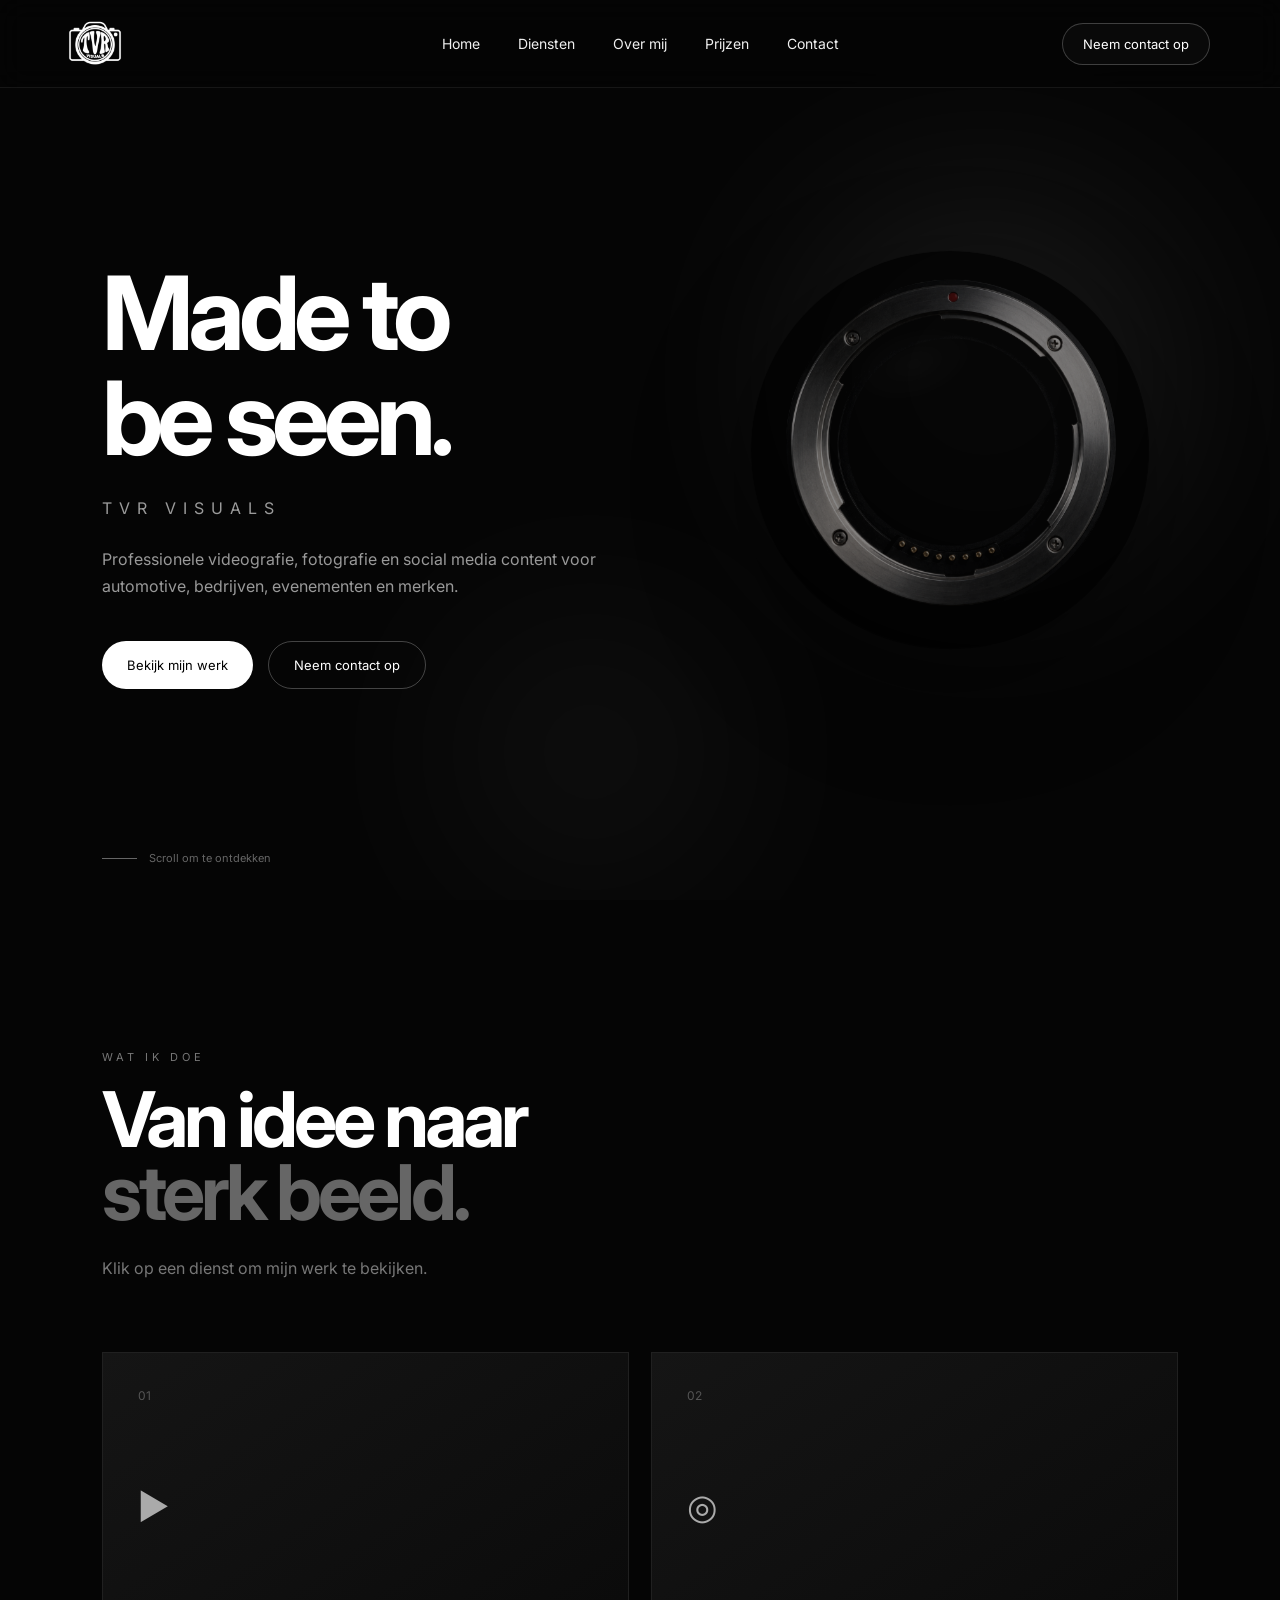
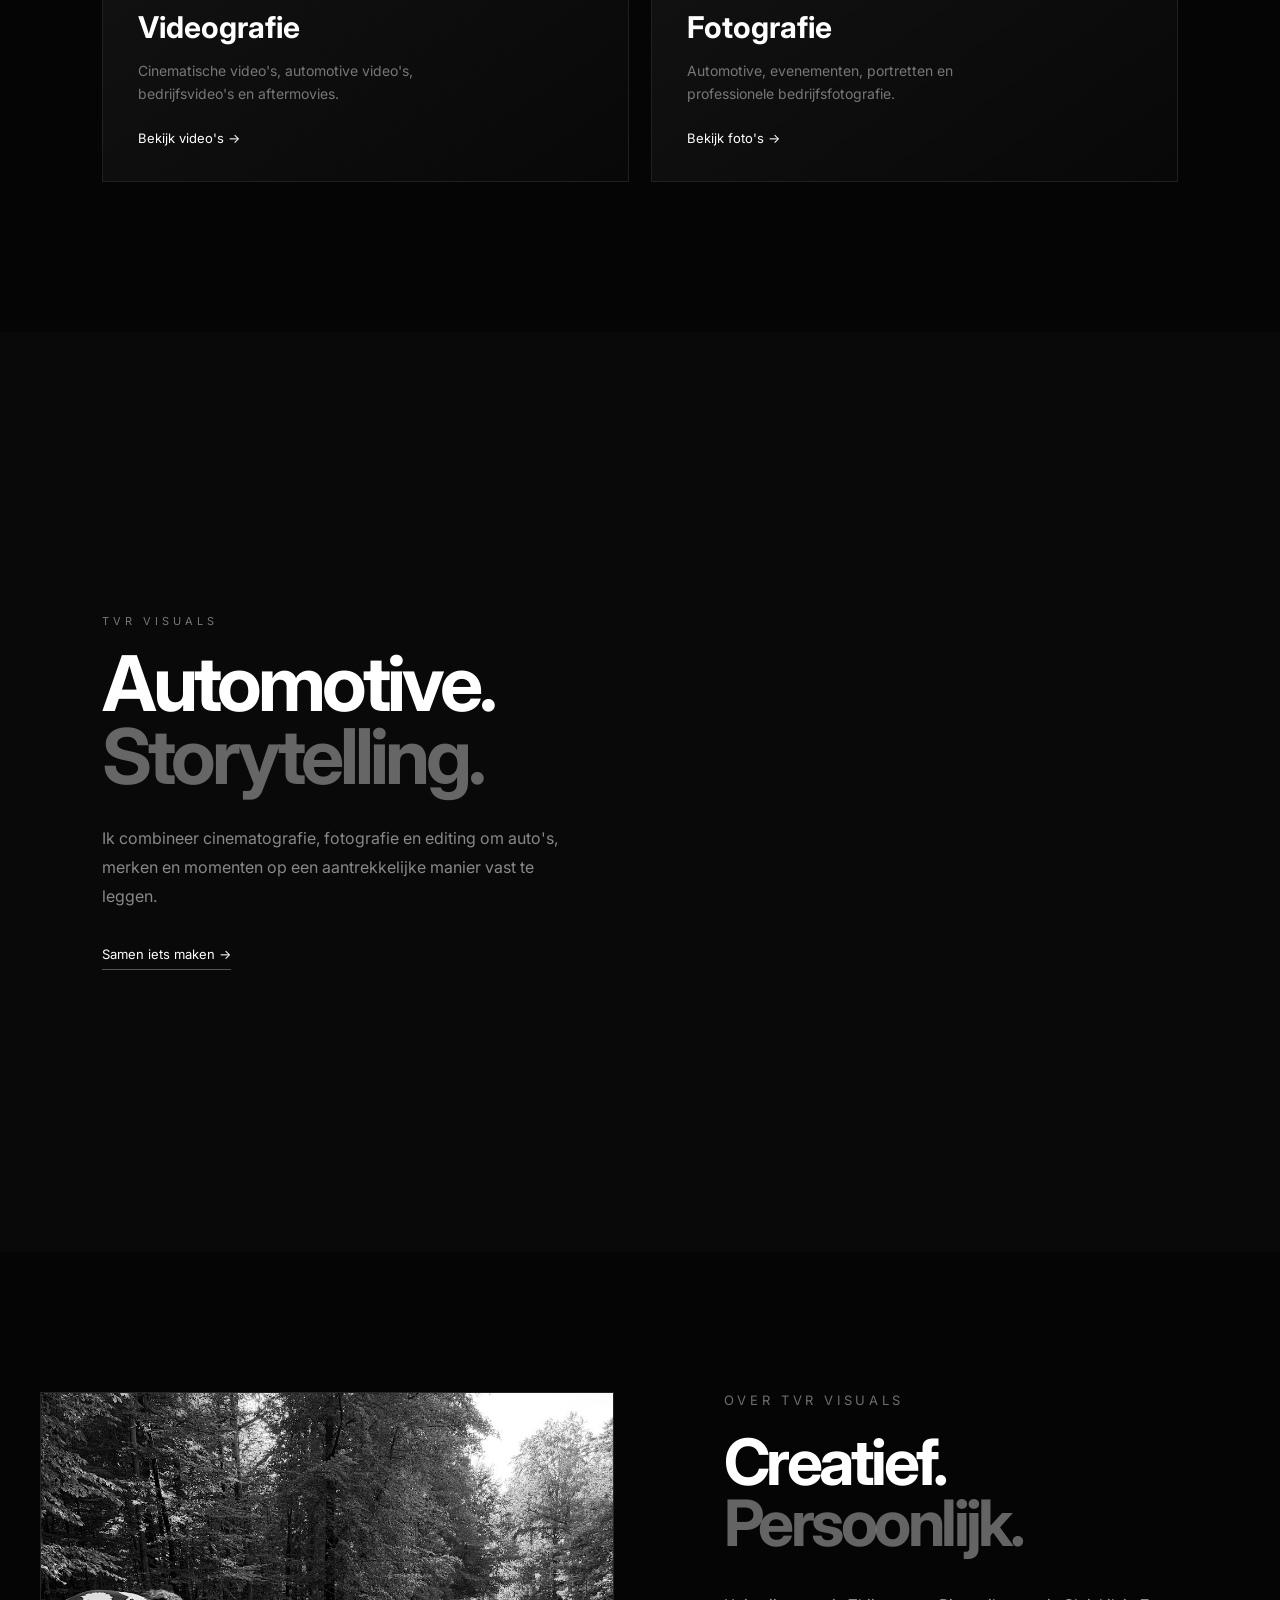
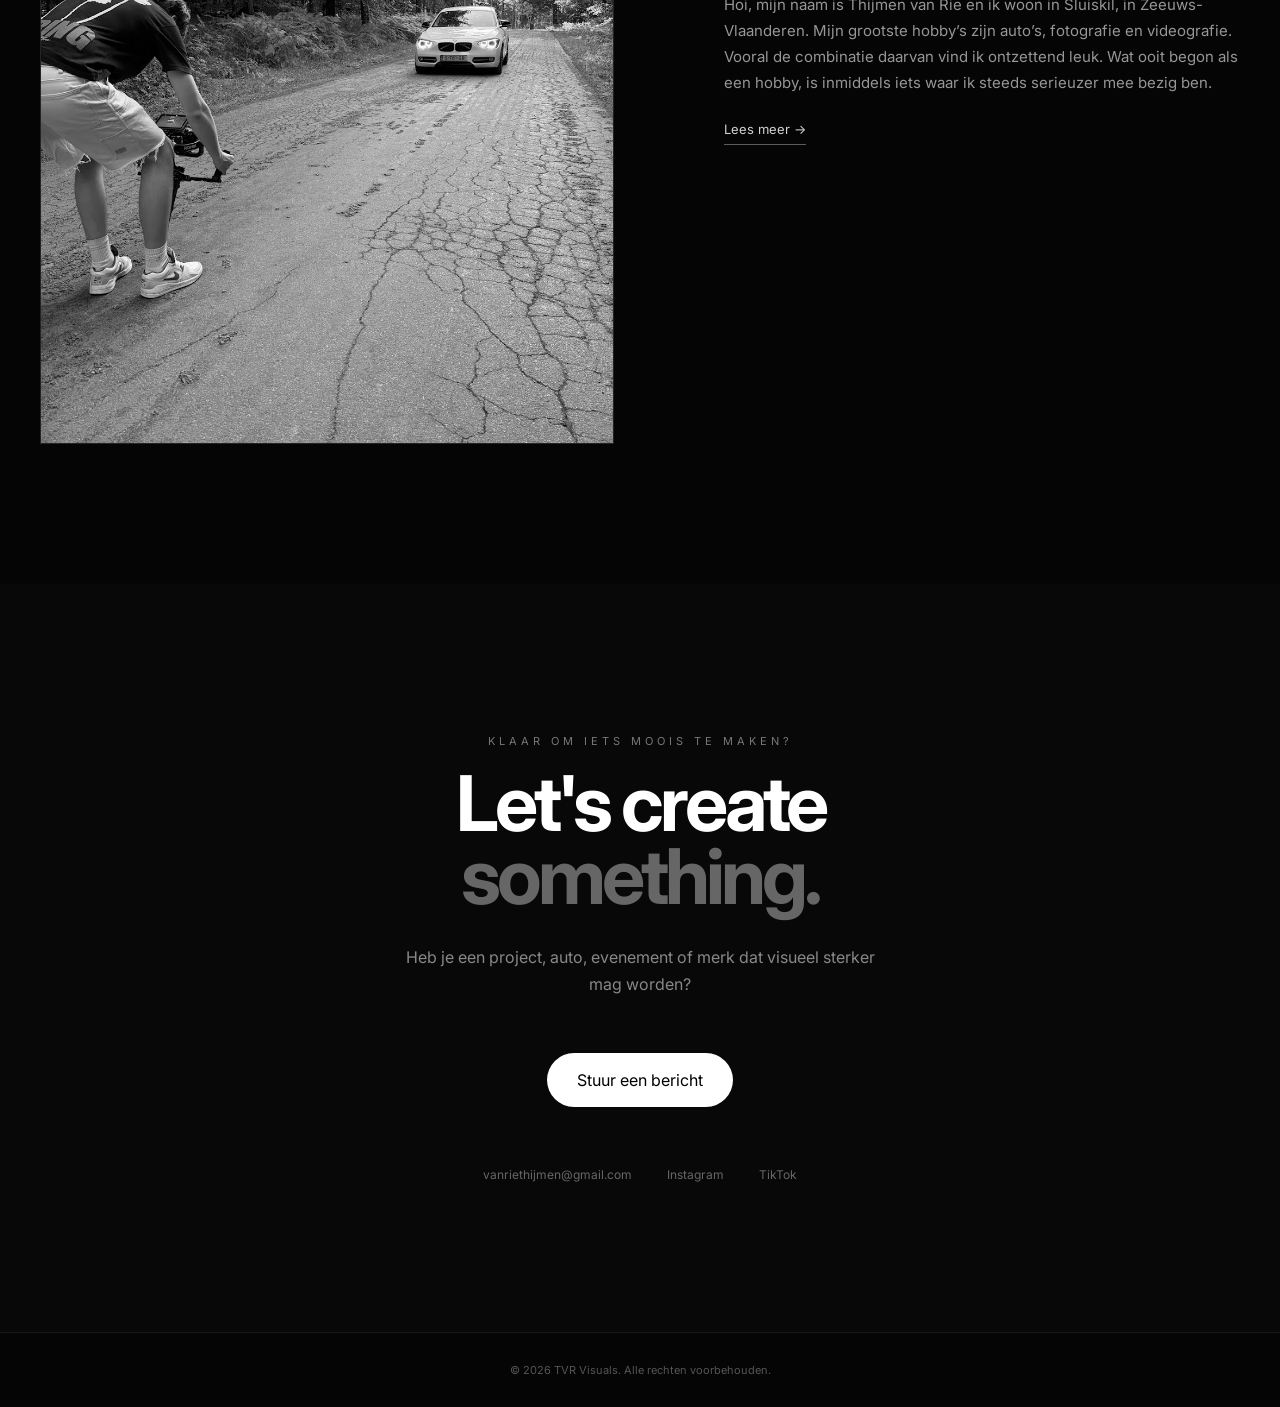
==== commit 0635d5ae: "website test prijzen" ====
--- a/index.html
+++ b/index.html
@@ -50,11 +50,12 @@
 
 
     <nav>
-        <a href="#home">Home</a>
-        <a href="#diensten">Diensten</a>
-        <a href="#over">Over mij</a>
-        <a href="#contact">Contact</a>
-    </nav>
+    <a href="#home">Home</a>
+    <a href="#diensten">Diensten</a>
+    <a href="#over">Over mij</a>
+    <a href="prijzen.html">Prijzen</a>
+    <a href="#contact">Contact</a>
+</nav>
 
 
     <a href="#contact" class="nav-button">
@@ -370,57 +371,98 @@
     class="about-section"
     id="over"
 >
-
-    <div class="about-image-wrap">
-
-        <div class="about-image">
-
-            <img
-                src="assets/images/tvr aan het werk.jpg"
-                alt="TVR Visuals aan het werk"
-                id="aboutWorkImage"
-            >
-
-        </div>
-
-    </div>
-
+<div class="about-image-wrap">
+
+    <div class="about-image">
+
+        <img
+            src="assets/images/tvr aan het werk.jpg"
+            alt="TVR Visuals aan het werk"
+            id="aboutWorkImage"
+        >
+
+    </div>
+
+</div>
 
     <div class="about-content">
 
-    <span class="about-label">OVER TVR VISUALS</span>
+    <span class="about-label">
+        OVER TVR VISUALS
+    </span>
 
     <h2>
         Creatief.<br>
         <span>Persoonlijk.</span>
     </h2>
 
+    <!-- ALTIJD ZICHTBAAR -->
     <p>
-        Hoi, mijn naam is Thijmen van Rie en ik woon in Sluiskil, in Zeeuws-Vlaanderen. Mijn grootste hobby’s zijn auto’s, fotografie en videografie. Vooral de combinatie daarvan vind ik ontzettend leuk. Wat ooit begon als een hobby, is inmiddels iets waar ik steeds serieuzer mee bezig ben.
+        Hoi, mijn naam is Thijmen van Rie en ik woon in Sluiskil,
+        in Zeeuws-Vlaanderen. Mijn grootste hobby’s zijn auto’s,
+        fotografie en videografie. Vooral de combinatie daarvan vind
+        ik ontzettend leuk. Wat ooit begon als een hobby, is inmiddels
+        iets waar ik steeds serieuzer mee bezig ben.
     </p>
 
-    <p>
-        Mijn interesse in auto’s begon met carspotten. Ik vond het leuk om bijzondere auto’s te zoeken en ze op de foto te zetten. Na een tijdje wilde ik meer dan alleen foto’s maken en begon ik ook met video. Ik wilde auto’s niet alleen vastleggen, maar ook hun beweging, geluid en uitstraling laten zien door middel van een filmpje.
-    </p>
-
-    <p>
-        Tegenwoordig houd ik me vooral bezig met videografie. Naast het filmen vind ik het monteren minstens zo leuk. In DaVinci Resolve monteer ik mijn beelden, synchroniseer ik ze met muziek, voeg ik effecten toe en geef ik mijn video’s met color grading een eigen, filmische uitstraling.
-    </p>
-
-    <p>
-        Ook verdiep ik me steeds verder in cameratechniek. Ik wil niet alleen weten welke instellingen ik moet gebruiken, maar vooral begrijpen waarom bepaalde instellingen beter werken. Zo blijf ik mezelf ontwikkelen en worden mijn beelden steeds beter.
-    </p>
-
-    <p>
-        Automotive blijft mijn favoriete onderwerp voor foto- en videografie. Voor mij bestaat een goede automotive video niet alleen uit een mooie auto, maar uit de combinatie van camerabewegingen, details, geluid, muziek en een strakke montage.
-    </p>
-
-    <p>
-        Vanuit Sluiskil in Zeeland werk ik zo steeds verder aan mijn eigen stijl en aan TVR Visuals. Wat begon met carspotten en fotografie is inmiddels uitgegroeid tot het complete proces van filmen, fotograferen en monteren.
-    </p>
-
-    <div class="about-logo">
-        <img src="assets/images/tvr-logo.png" alt="TVR Visuals">
+
+    <!-- LEES MEER KNOP -->
+    <button
+        class="about-read-more"
+        id="aboutReadMore"
+        type="button"
+        aria-expanded="false"
+    >
+        Lees meer →
+    </button>
+
+
+    <!-- STANDAARD VERBORGEN TEKST -->
+    <div class="about-more" id="aboutMore">
+
+        <div class="about-more-inner">
+
+            <p>
+                Mijn interesse in auto’s begon met carspotten. Ik vond
+                het leuk om bijzondere auto’s te zoeken en ze op de foto
+                te zetten. Na een tijdje wilde ik meer dan alleen foto’s
+                maken en begon ik ook met video. Ik wilde auto’s niet
+                alleen vastleggen, maar ook hun beweging, geluid en
+                uitstraling laten zien.
+            </p>
+
+            <p>
+                Tegenwoordig houd ik me vooral bezig met videografie.
+                Naast het filmen vind ik het monteren minstens zo leuk.
+                In DaVinci Resolve monteer ik mijn beelden, synchroniseer
+                ik ze met muziek, voeg ik effecten toe en geef ik mijn
+                video’s met color grading een eigen, filmische uitstraling.
+            </p>
+
+            <p>
+                Ook verdiep ik me steeds verder in cameratechniek.
+                Ik wil niet alleen weten welke instellingen ik moet
+                gebruiken, maar vooral begrijpen waarom bepaalde
+                instellingen beter werken. Zo blijf ik mezelf ontwikkelen
+                en worden mijn beelden steeds beter.
+            </p>
+
+            <p>
+                Automotive blijft mijn favoriete onderwerp. Voor mij
+                bestaat een goede automotive video niet alleen uit een
+                mooie auto, maar uit de combinatie van camerabewegingen,
+                details, geluid, muziek en een strakke montage.
+            </p>
+
+            <p>
+                Vanuit Sluiskil in Zeeland werk ik zo steeds verder aan
+                mijn eigen stijl en aan TVR Visuals. Wat begon met
+                carspotten en fotografie is inmiddels uitgegroeid tot
+                het complete proces van filmen, fotograferen en monteren.
+            </p>
+
+        </div>
+
     </div>
 
 </div>
--- a/css/style.css
+++ b/css/style.css
@@ -1100,47 +1100,44 @@
 ========================================================= */
 
 .about-section {
-    width:
-        min(
-            1280px,
-            calc(100% - 80px)
-        );
-
-    min-height: 720px;
-
-    margin:
-        0 auto;
-
-    padding:
-        140px 0;
+    width: min(1280px, calc(100% - 80px));
+    margin: 0 auto;
+
+    padding: 140px 0;
 
     display: grid;
-
-    grid-template-columns:
-        1fr 0.9fr;
-
-    align-items: center;
-
+    grid-template-columns: 1fr 0.9fr;
+    align-items: start;
     gap: 110px;
 }
+
+
+/* =========================================================
+   ABOUT FOTO
+========================================================= */
 
 .about-image-wrap {
     position: relative;
+
+    display: block;
+    width: 100%;
+
+    align-self: start;
 }
 
 .about-image {
     position: relative;
 
+    display: block;
+
     width: 100%;
-
     aspect-ratio: 0.88;
 
     overflow: hidden;
 
     background: #111;
 
-    border:
-        1px solid rgba(255, 255, 255, 0.08);
+    border: 1px solid rgba(255, 255, 255, 0.08);
 
     transition:
         transform 0.30s ease-in-out,
@@ -1149,17 +1146,19 @@
 }
 
 .about-image img {
+    display: block;
+
     width: 100%;
     height: 100%;
 
-    display: block;
+    position: absolute;
+    inset: 0;
 
     object-fit: cover;
 
     cursor: zoom-in;
 
-    filter:
-        grayscale(100%);
+    filter: grayscale(100%);
 
     transition:
         filter 0.40s ease-in-out,
@@ -1167,22 +1166,58 @@
 }
 
 .about-image:hover {
-    transform:
-        translateY(-7px);
-
-    border-color:
-        rgba(255, 255, 255, 0.16);
+    transform: translateY(-7px);
+
+    border-color: rgba(255, 255, 255, 0.16);
 
     box-shadow:
         0 25px 70px rgba(0, 0, 0, 0.45);
 }
 
 .about-image:hover img {
-    filter:
-        grayscale(0%);
-
-    transform:
-        scale(1.018);
+    filter: grayscale(0%);
+    transform: scale(1.018);
+}
+
+
+/* =========================================================
+   ABOUT MOBIEL
+========================================================= */
+
+@media (max-width: 900px) {
+
+    .about-section {
+        width: calc(100% - 40px);
+
+        padding: 80px 0;
+
+        grid-template-columns: 1fr;
+        gap: 55px;
+
+        align-items: start;
+    }
+
+    .about-image-wrap {
+        width: 100%;
+
+        order: 1;
+    }
+
+    .about-content {
+        width: 100%;
+
+        order: 2;
+    }
+
+    .about-image {
+        width: 100%;
+
+        aspect-ratio: 0.95;
+    }
+
+    .about-image img {
+        filter: grayscale(100%);
+    }
 }
 
 .about-content {
@@ -2186,4 +2221,1005 @@
 
         gap: 0 !important;
     }
+}
+/* =========================================================
+   OVER MIJ - LEES MEER
+========================================================= */
+
+.about-read-more {
+    display: inline-block;
+
+    margin-top: 4px;
+
+    padding: 0 0 7px;
+
+    border: 0;
+    border-bottom: 1px solid rgba(255, 255, 255, 0.35);
+
+    background: transparent;
+
+    color: rgba(255, 255, 255, 0.82);
+
+    font-size: 13px;
+    font-weight: 400;
+
+    cursor: pointer;
+
+    transition:
+        color 0.5s ease,
+        border-color 0.5s ease,
+        transform 0.5s cubic-bezier(0.16, 1, 0.3, 1);
+}
+
+.about-read-more:hover {
+    color: #ffffff;
+
+    border-color: rgba(255, 255, 255, 0.8);
+
+    transform: translateX(3px);
+}
+
+
+/* =========================================
+   INGEKLAPTE TEKST
+========================================= */
+
+.about-more {
+    display: grid;
+
+    grid-template-rows: 0fr;
+
+    opacity: 0;
+
+    transition:
+        grid-template-rows 0.8s cubic-bezier(0.16, 1, 0.3, 1),
+        opacity 0.55s ease,
+        margin-top 0.8s cubic-bezier(0.16, 1, 0.3, 1);
+
+    margin-top: 0;
+}
+
+.about-more-inner {
+    min-height: 0;
+
+    overflow: hidden;
+}
+
+
+/* =========================================
+   GEOPEND
+========================================= */
+
+.about-more.open {
+    grid-template-rows: 1fr;
+
+    opacity: 1;
+
+    margin-top: 28px;
+}
+
+
+/* Laat laatste alinea niet onnodig extra ruimte maken */
+
+.about-more-inner p:last-child {
+    margin-bottom: 0;
+}
+
+
+/* =========================================
+   MOBIEL
+========================================= */
+
+@media (max-width: 900px) {
+
+    .about-read-more {
+        font-size: 14px;
+    }
+
+    .about-more.open {
+        margin-top: 24px;
+    }
+}
+/* =========================================================
+   TVR VISUALS — PRIJZENPAGINA
+   ========================================================= */
+
+
+/* =========================================================
+   BASIS PRIJZENPAGINA
+   ========================================================= */
+
+.prices-page {
+    background: #050505;
+    color: #ffffff;
+}
+
+.prices-page main {
+    overflow: hidden;
+}
+
+
+/* Actieve navigatielink */
+
+.prices-page .navbar nav .nav-active {
+    color: #ffffff;
+}
+
+
+/* =========================================================
+   PRIJZEN HERO
+   ========================================================= */
+
+.prices-hero {
+    position: relative;
+
+    min-height: 82vh;
+
+    display: flex;
+    align-items: center;
+
+    padding: 150px 8% 100px;
+
+    overflow: hidden;
+
+    background:
+        radial-gradient(
+            circle at 78% 40%,
+            rgba(255, 255, 255, 0.055),
+            transparent 30%
+        ),
+        #050505;
+}
+
+.prices-hero::after {
+    content: "";
+
+    position: absolute;
+
+    width: 520px;
+    height: 520px;
+
+    right: -120px;
+    top: 50%;
+
+    transform: translateY(-50%);
+
+    border-radius: 50%;
+
+    border: 1px solid rgba(255, 255, 255, 0.06);
+
+    box-shadow:
+        0 0 100px rgba(255, 255, 255, 0.015),
+        inset 0 0 100px rgba(255, 255, 255, 0.012);
+
+    pointer-events: none;
+}
+
+.prices-hero-inner {
+    position: relative;
+
+    z-index: 2;
+
+    width: min(100%, 1100px);
+}
+
+.prices-hero h1 {
+    margin: 0;
+
+    font-size: clamp(72px, 11vw, 160px);
+    font-weight: 600;
+
+    line-height: 0.88;
+
+    letter-spacing: -0.07em;
+}
+
+.prices-hero h1 span {
+    color: rgba(255, 255, 255, 0.32);
+}
+
+.prices-intro {
+    max-width: 590px;
+
+    margin-top: 40px;
+
+    color: rgba(255, 255, 255, 0.48);
+
+    font-size: 16px;
+    line-height: 1.8;
+}
+
+.prices-scroll {
+    display: flex;
+    align-items: center;
+
+    gap: 14px;
+
+    margin-top: 65px;
+
+    color: rgba(255, 255, 255, 0.32);
+
+    font-size: 11px;
+    letter-spacing: 0.05em;
+}
+
+.prices-scroll span {
+    display: block;
+
+    width: 42px;
+    height: 1px;
+
+    background: rgba(255, 255, 255, 0.3);
+}
+
+
+/* =========================================================
+   ALGEMENE PRIJZEN-SECTIES
+   ========================================================= */
+
+.prices-section,
+.prices-extras {
+    padding: 140px 8%;
+}
+
+.prices-section-dark {
+    background: #090909;
+}
+
+.prices-heading {
+    max-width: 760px;
+
+    margin-bottom: 70px;
+}
+
+.prices-heading h2 {
+    margin: 0;
+
+    font-size: clamp(52px, 6vw, 88px);
+    font-weight: 600;
+
+    line-height: 0.94;
+
+    letter-spacing: -0.055em;
+}
+
+.prices-heading h2 span {
+    color: rgba(255, 255, 255, 0.34);
+}
+
+.prices-heading-description {
+    max-width: 520px;
+
+    margin-top: 28px;
+
+    color: rgba(255, 255, 255, 0.48);
+
+    font-size: 15px;
+    line-height: 1.75;
+}
+
+
+/* =========================================================
+   PRIJS GRID
+   ========================================================= */
+
+.price-grid {
+    display: grid;
+
+    grid-template-columns:
+        repeat(2, minmax(0, 1fr));
+
+    gap: 20px;
+}
+
+.price-grid-two {
+    grid-template-columns:
+        repeat(2, minmax(0, 1fr));
+}
+
+
+/* =========================================================
+   PRIJSKAARTEN
+   ========================================================= */
+
+.price-card {
+    position: relative;
+
+    min-height: 350px;
+
+    padding: 34px;
+
+    display: flex;
+    flex-direction: column;
+
+    overflow: hidden;
+
+    background:
+        linear-gradient(
+            145deg,
+            rgba(22, 22, 22, 0.96),
+            rgba(8, 8, 8, 0.98)
+        );
+
+    border: 1px solid rgba(255, 255, 255, 0.075);
+
+    transition:
+        transform 0.55s cubic-bezier(0.16, 1, 0.3, 1),
+        border-color 0.55s ease,
+        box-shadow 0.55s ease;
+}
+
+.price-card::before {
+    content: "";
+
+    position: absolute;
+
+    width: 320px;
+    height: 320px;
+
+    right: -190px;
+    bottom: -190px;
+
+    border-radius: 50%;
+
+    background:
+        radial-gradient(
+            circle,
+            rgba(255, 255, 255, 0.07),
+            transparent 65%
+        );
+
+    opacity: 0;
+
+    transition:
+        opacity 0.65s ease,
+        transform 0.75s cubic-bezier(0.16, 1, 0.3, 1);
+
+    pointer-events: none;
+}
+
+.price-card:hover {
+    transform: translateY(-6px);
+
+    border-color: rgba(255, 255, 255, 0.16);
+
+    box-shadow:
+        0 22px 65px rgba(0, 0, 0, 0.40),
+        0 0 40px rgba(255, 255, 255, 0.018);
+}
+
+.price-card:hover::before {
+    opacity: 1;
+
+    transform: scale(1.15);
+}
+
+.price-card-top {
+    display: flex;
+    align-items: center;
+    justify-content: space-between;
+
+    gap: 20px;
+
+    margin-bottom: 65px;
+}
+
+.price-number {
+    position: relative;
+    z-index: 2;
+
+    display: block;
+
+    color: rgba(255, 255, 255, 0.26);
+
+    font-size: 11px;
+
+    letter-spacing: 0.16em;
+}
+
+.price-type {
+    position: relative;
+    z-index: 2;
+
+    color: rgba(255, 255, 255, 0.34);
+
+    font-size: 10px;
+
+    text-transform: uppercase;
+
+    letter-spacing: 0.18em;
+}
+
+.price-card h3 {
+    position: relative;
+    z-index: 2;
+
+    margin: 55px 0 15px;
+
+    color: #ffffff;
+
+    font-size: clamp(28px, 3vw, 40px);
+
+    font-weight: 500;
+
+    letter-spacing: -0.035em;
+}
+
+.price-card-top + h3 {
+    margin-top: 0;
+}
+
+.price-card p {
+    position: relative;
+    z-index: 2;
+
+    max-width: 440px;
+
+    color: rgba(255, 255, 255, 0.42);
+
+    font-size: 14px;
+
+    line-height: 1.7;
+}
+
+.price-card .price-detail {
+    color: rgba(255, 255, 255, 0.45);
+}
+
+.price {
+    position: relative;
+    z-index: 2;
+
+    margin-top: auto;
+    padding-top: 45px;
+
+    color: #ffffff;
+
+    font-size: clamp(34px, 4vw, 52px);
+
+    font-weight: 500;
+
+    letter-spacing: -0.055em;
+}
+
+
+/* =========================================================
+   BUNDELS
+   ========================================================= */
+
+.bundle-card {
+    min-height: 320px;
+}
+
+.bundle-card h3 {
+    margin-top: 55px;
+}
+
+
+/* =========================================================
+   EXTRA'S & REISKOSTEN
+   ========================================================= */
+
+.prices-extras {
+    background: #070707;
+}
+
+.extras-list {
+    border-top:
+        1px solid rgba(255, 255, 255, 0.09);
+}
+
+.extra-row {
+    display: grid;
+
+    grid-template-columns:
+        minmax(0, 1fr) auto;
+
+    align-items: center;
+
+    gap: 60px;
+
+    padding: 45px 0;
+
+    border-bottom:
+        1px solid rgba(255, 255, 255, 0.09);
+
+    transition:
+        padding-left 0.45s cubic-bezier(0.16, 1, 0.3, 1),
+        background 0.45s ease;
+}
+
+.extra-row:hover {
+    padding-left: 12px;
+
+    background:
+        linear-gradient(
+            90deg,
+            rgba(255, 255, 255, 0.025),
+            transparent 55%
+        );
+}
+
+.extra-label {
+    display: block;
+
+    margin-bottom: 12px;
+
+    color: rgba(255, 255, 255, 0.28);
+
+    font-size: 9px;
+
+    letter-spacing: 0.22em;
+}
+
+.extra-row h3 {
+    margin: 0 0 12px;
+
+    color: #ffffff;
+
+    font-size: clamp(23px, 2.5vw, 32px);
+
+    font-weight: 500;
+
+    letter-spacing: -0.035em;
+}
+
+.extra-row p {
+    max-width: 650px;
+
+    color: rgba(255, 255, 255, 0.42);
+
+    font-size: 14px;
+
+    line-height: 1.7;
+}
+
+.extra-row strong {
+    color: #ffffff;
+
+    font-size: clamp(21px, 2.4vw, 30px);
+
+    font-weight: 500;
+
+    white-space: nowrap;
+
+    letter-spacing: -0.04em;
+}
+
+.travel-note {
+    max-width: 680px;
+
+    margin-top: 28px;
+
+    color: rgba(255, 255, 255, 0.3);
+
+    font-size: 12px;
+
+    line-height: 1.7;
+}
+
+
+/* =========================================================
+   PRIJZEN CTA
+   ========================================================= */
+
+.prices-cta {
+    position: relative;
+
+    padding: 160px 8%;
+
+    text-align: center;
+
+    overflow: hidden;
+
+    background: #050505;
+}
+
+.prices-cta::before {
+    content: "";
+
+    position: absolute;
+
+    left: 50%;
+    top: 50%;
+
+    width: 500px;
+    height: 500px;
+
+    transform:
+        translate(-50%, -50%);
+
+    border-radius: 50%;
+
+    background:
+        radial-gradient(
+            circle,
+            rgba(255, 255, 255, 0.045),
+            transparent 65%
+        );
+
+    filter: blur(25px);
+
+    pointer-events: none;
+}
+
+.prices-cta-inner {
+    position: relative;
+
+    z-index: 2;
+
+    max-width: 900px;
+
+    margin: 0 auto;
+}
+
+.prices-cta h2 {
+    margin: 0;
+
+    font-size: clamp(60px, 8vw, 115px);
+
+    font-weight: 600;
+
+    line-height: 0.9;
+
+    letter-spacing: -0.065em;
+}
+
+.prices-cta h2 span {
+    color: rgba(255, 255, 255, 0.34);
+}
+
+.prices-cta-inner > p:not(.eyebrow) {
+    max-width: 520px;
+
+    margin: 35px auto 0;
+
+    color: rgba(255, 255, 255, 0.45);
+
+    font-size: 15px;
+
+    line-height: 1.75;
+}
+
+.prices-cta .contact-button {
+    margin-top: 40px;
+}
+
+
+/* =========================================================
+   DESKTOP — ALLEEN PRIJZENPAGINA
+   ========================================================= */
+
+@media (min-width: 901px) {
+
+    .prices-page .navbar nav {
+        margin-right: 32px;
+        gap: 30px;
+    }
+
+}
+
+
+/* =========================================================
+   TABLET / MOBIEL
+   ========================================================= */
+
+@media (max-width: 900px) {
+
+    .prices-hero {
+        min-height: auto;
+
+        padding:
+            145px 7%
+            85px;
+    }
+
+    .prices-hero::after {
+        width: 330px;
+        height: 330px;
+
+        right: -190px;
+
+        opacity: 0.5;
+    }
+
+    .prices-hero h1 {
+        font-size:
+            clamp(
+                68px,
+                19vw,
+                105px
+            );
+
+        letter-spacing: -0.065em;
+    }
+
+    .prices-intro {
+        margin-top: 30px;
+
+        font-size: 15px;
+    }
+
+    .prices-scroll {
+        margin-top: 45px;
+    }
+
+
+    /* Secties */
+
+    .prices-section,
+    .prices-extras {
+        padding:
+            90px 7%;
+    }
+
+    .prices-heading {
+        margin-bottom: 45px;
+    }
+
+    .prices-heading h2 {
+        font-size:
+            clamp(
+                47px,
+                13vw,
+                68px
+            );
+
+        letter-spacing: -0.05em;
+    }
+
+
+    /* Kaarten */
+
+    .price-grid,
+    .price-grid-two {
+        grid-template-columns:
+            1fr;
+
+        gap: 16px;
+    }
+
+    .price-card {
+        min-height: 285px;
+
+        padding: 28px;
+    }
+
+    .price-card:hover {
+        transform: none;
+    }
+
+    .price-card-top {
+        margin-bottom: 45px;
+    }
+
+    .price-card h3 {
+        margin-top: 42px;
+
+        font-size: 30px;
+    }
+
+    .price-card-top + h3 {
+        margin-top: 0;
+    }
+
+    .price {
+        padding-top: 35px;
+
+        font-size: 40px;
+    }
+
+
+    /* Extra */
+
+    .extra-row {
+        grid-template-columns:
+            1fr;
+
+        gap: 20px;
+
+        padding:
+            35px 0;
+    }
+
+    .extra-row:hover {
+        padding-left: 0;
+    }
+
+    .extra-row strong {
+        font-size: 25px;
+    }
+
+
+    /* CTA */
+
+    .prices-cta {
+        padding:
+            110px 7%;
+    }
+
+    .prices-cta h2 {
+        font-size:
+            clamp(
+                55px,
+                15vw,
+                82px
+            );
+    }
+
+}
+
+
+/* =========================================================
+   KLEINE TELEFOONS
+   ========================================================= */
+
+@media (max-width: 500px) {
+
+    .prices-hero {
+        padding-top: 130px;
+    }
+
+    .prices-hero h1 {
+        font-size: 72px;
+    }
+
+    .prices-section,
+    .prices-extras {
+        padding-left: 6%;
+        padding-right: 6%;
+    }
+
+    .price-card {
+        min-height: 270px;
+
+        padding: 25px;
+    }
+
+    .price-card h3 {
+        font-size: 28px;
+    }
+
+    .price {
+        font-size: 37px;
+    }
+
+    .prices-cta {
+        padding:
+            95px 6%;
+    }
+
+}
+/* =========================================================
+   PRIJZEN HERO EXACT ALS HOME HERO
+========================================================= */
+
+.prices-hero {
+    position: relative;
+
+    min-height: 100vh;
+
+    display: flex;
+    align-items: center;
+
+    padding: 130px 8% 80px;
+
+    overflow: hidden;
+}
+
+.prices-hero-inner {
+    position: relative;
+
+    z-index: 5;
+
+    max-width: 760px;
+
+    width: 100%;
+}
+
+
+/* Tarieven = zelfde formaat als Made to be seen */
+
+.prices-main-title {
+    margin: 0 !important;
+
+    color: #ffffff;
+
+    font-size: clamp(55px, 8vw, 120px) !important;
+
+    line-height: 0.92 !important;
+
+    letter-spacing: -6px !important;
+
+    font-weight: 700 !important;
+}
+
+.prices-main-title span {
+    color: #ffffff !important;
+}
+
+
+/* TVR VISUALS = hetzelfde als op HOME */
+
+.prices-small-title {
+    margin-top: 26px;
+    margin-bottom: 0;
+
+    color: #888;
+
+    font-size: 15px;
+
+    letter-spacing: 5px;
+}
+
+
+/* Beschrijving dezelfde positie als Home */
+
+.prices-intro {
+    max-width: 570px;
+
+    margin-top: 35px;
+
+    color: #999;
+
+    font-size: 16px;
+
+    line-height: 1.7;
+}
+
+
+/* Scrolltekst zelfde positie/stijl */
+
+.prices-scroll {
+    display: flex;
+
+    align-items: center;
+
+    gap: 12px;
+
+    margin-top: 65px;
+
+    color: #666;
+
+    font-size: 11px;
+}
+
+.prices-scroll span {
+    width: 35px;
+    height: 1px;
+
+    background: #666;
+}
+@media (max-width: 900px) {
+
+    .prices-hero {
+        min-height: 100vh;
+
+        padding: 115px 7% 75px;
+
+        display: flex;
+        align-items: center;
+    }
+
+    .prices-main-title {
+        font-size: clamp(52px, 15vw, 76px) !important;
+
+        line-height: 0.92 !important;
+
+        letter-spacing: -3px !important;
+    }
+
+    .prices-small-title {
+        margin-top: 24px;
+
+        font-size: 12px;
+
+        letter-spacing: 5px;
+    }
+
+    .prices-intro {
+        margin-top: 30px;
+
+        font-size: 15px;
+    }
 }
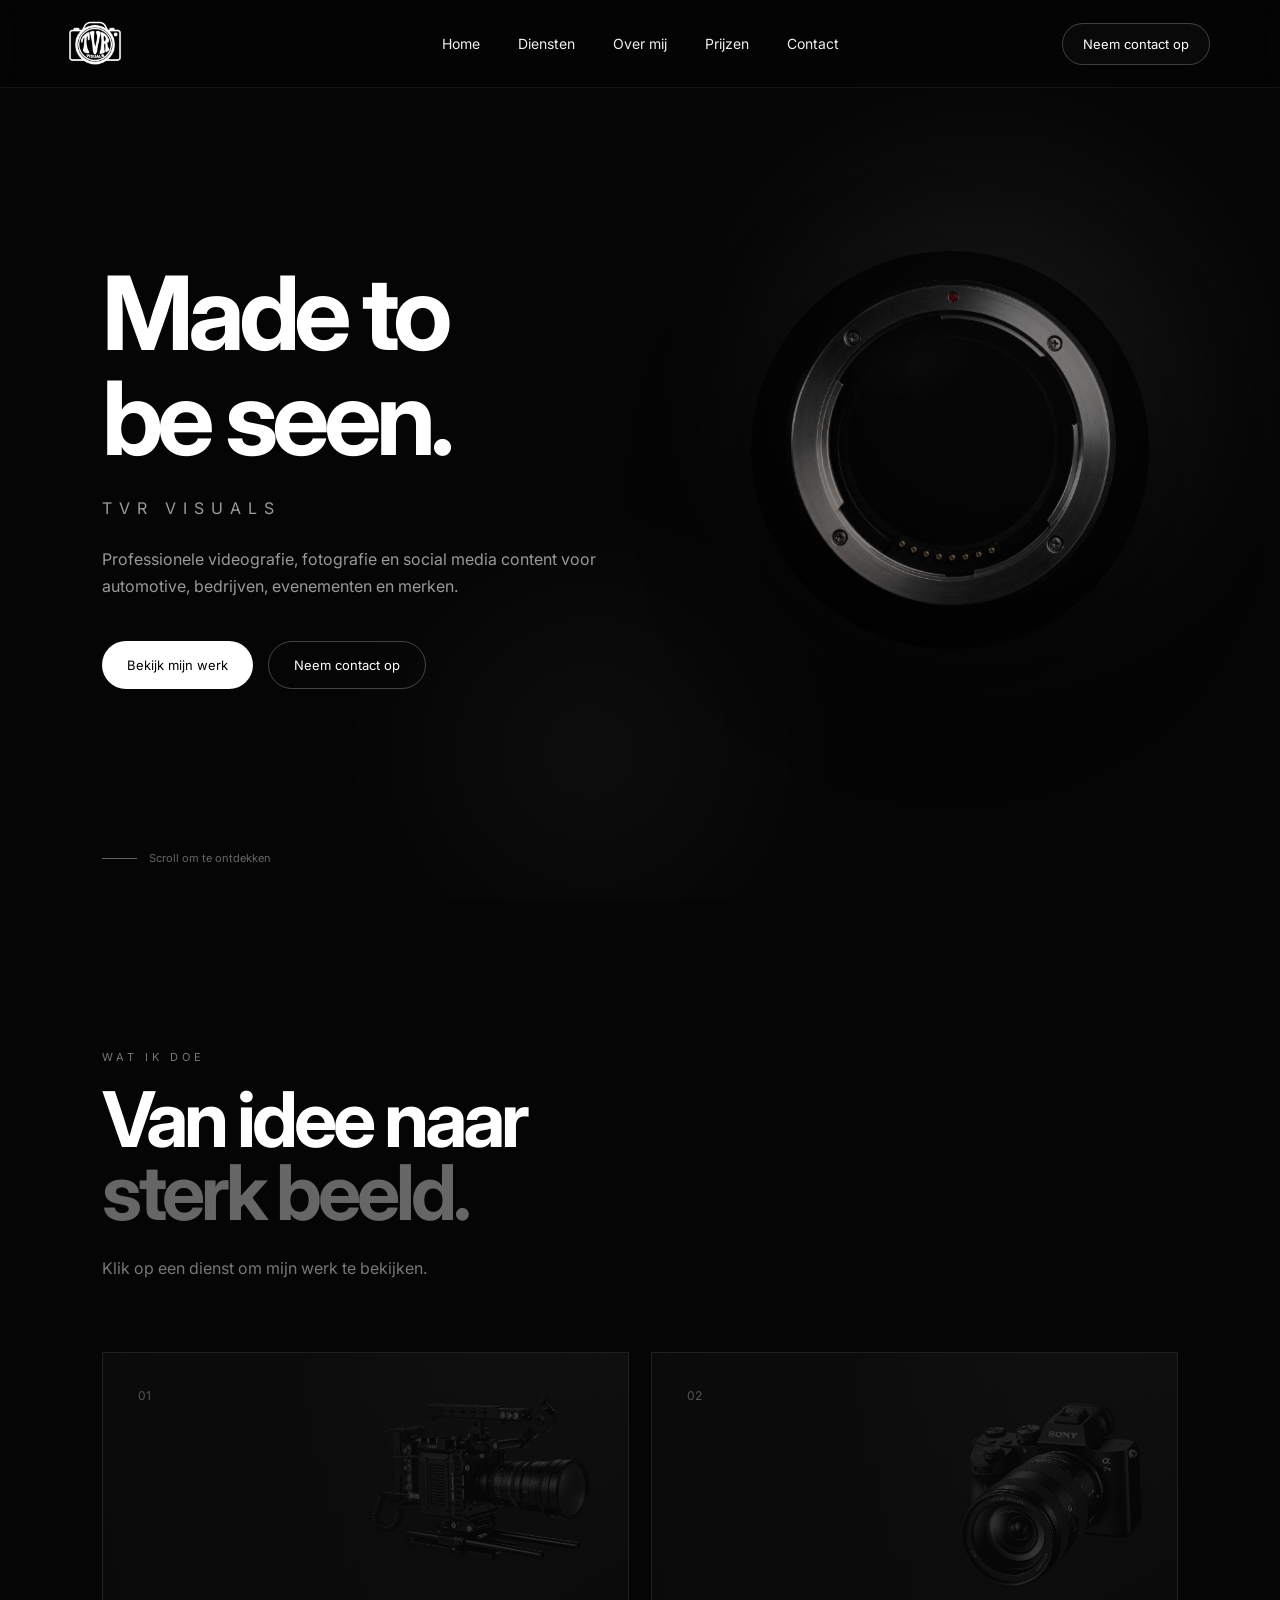
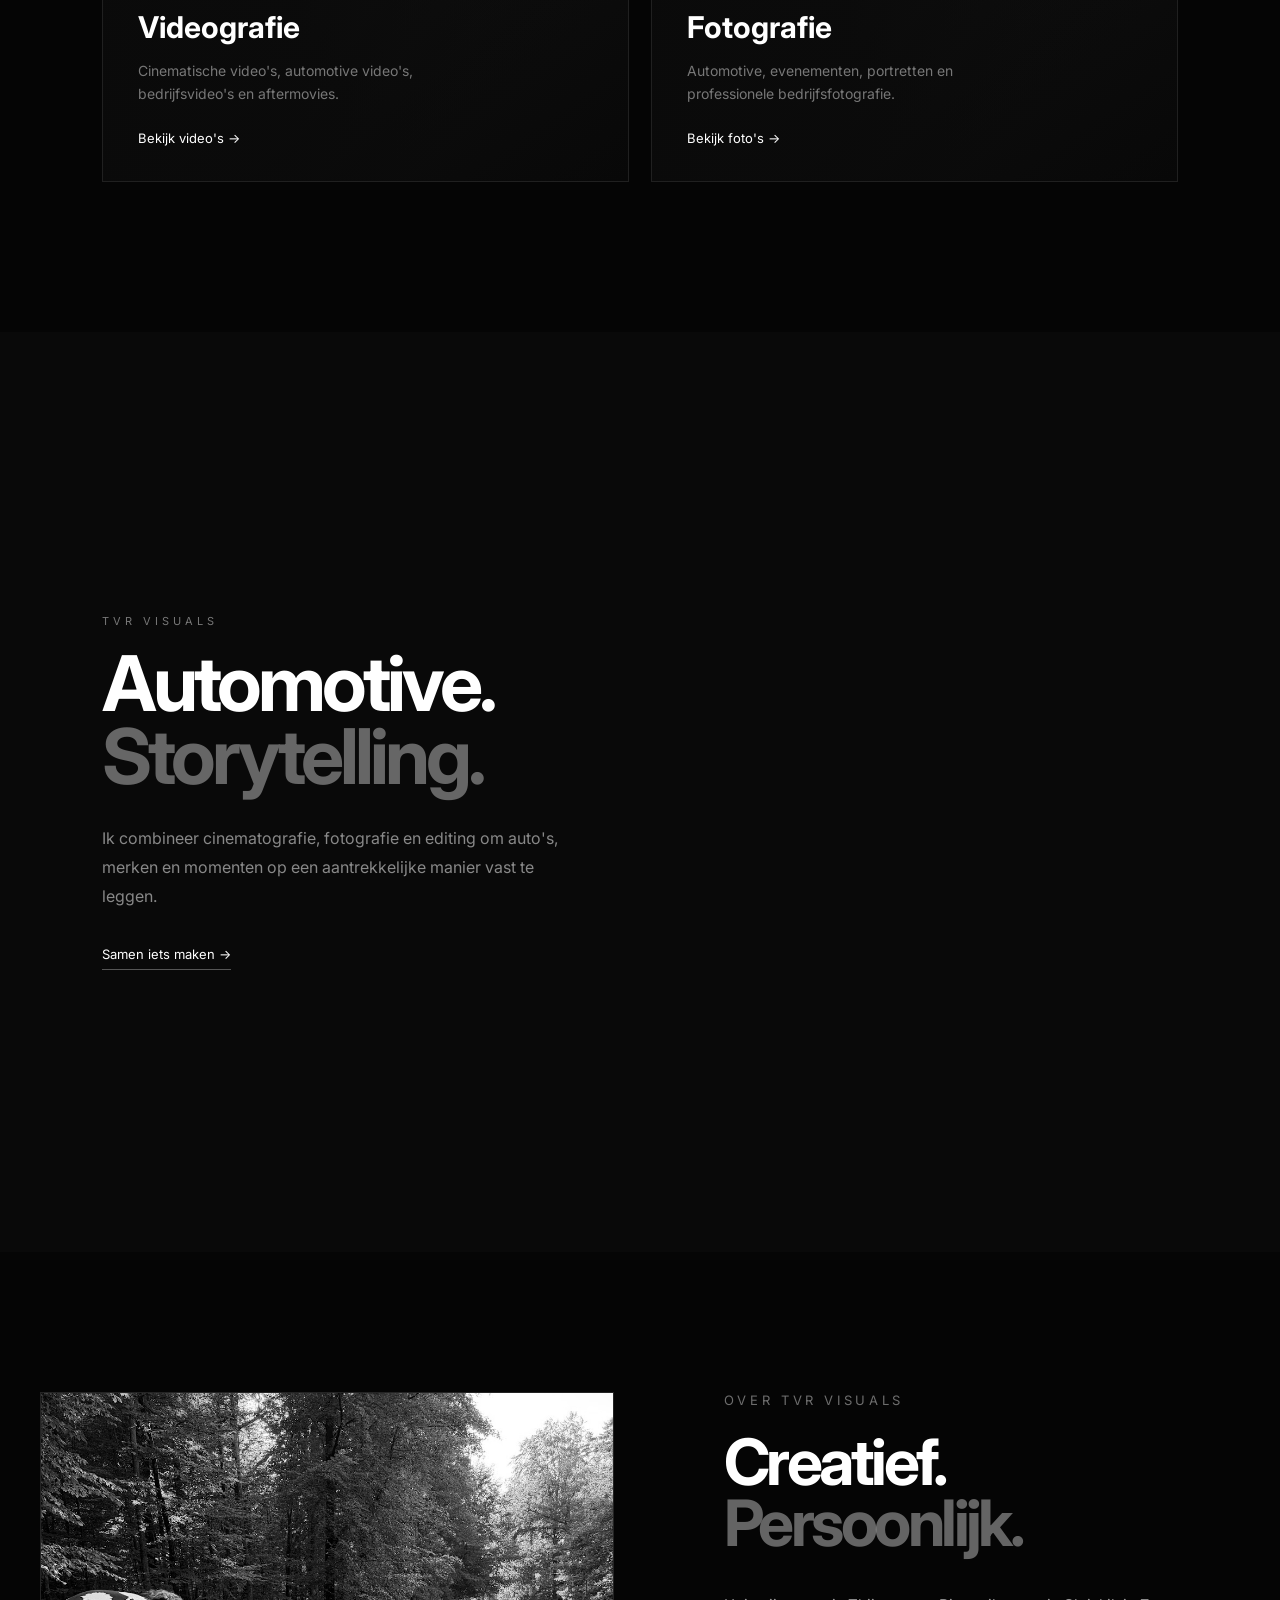
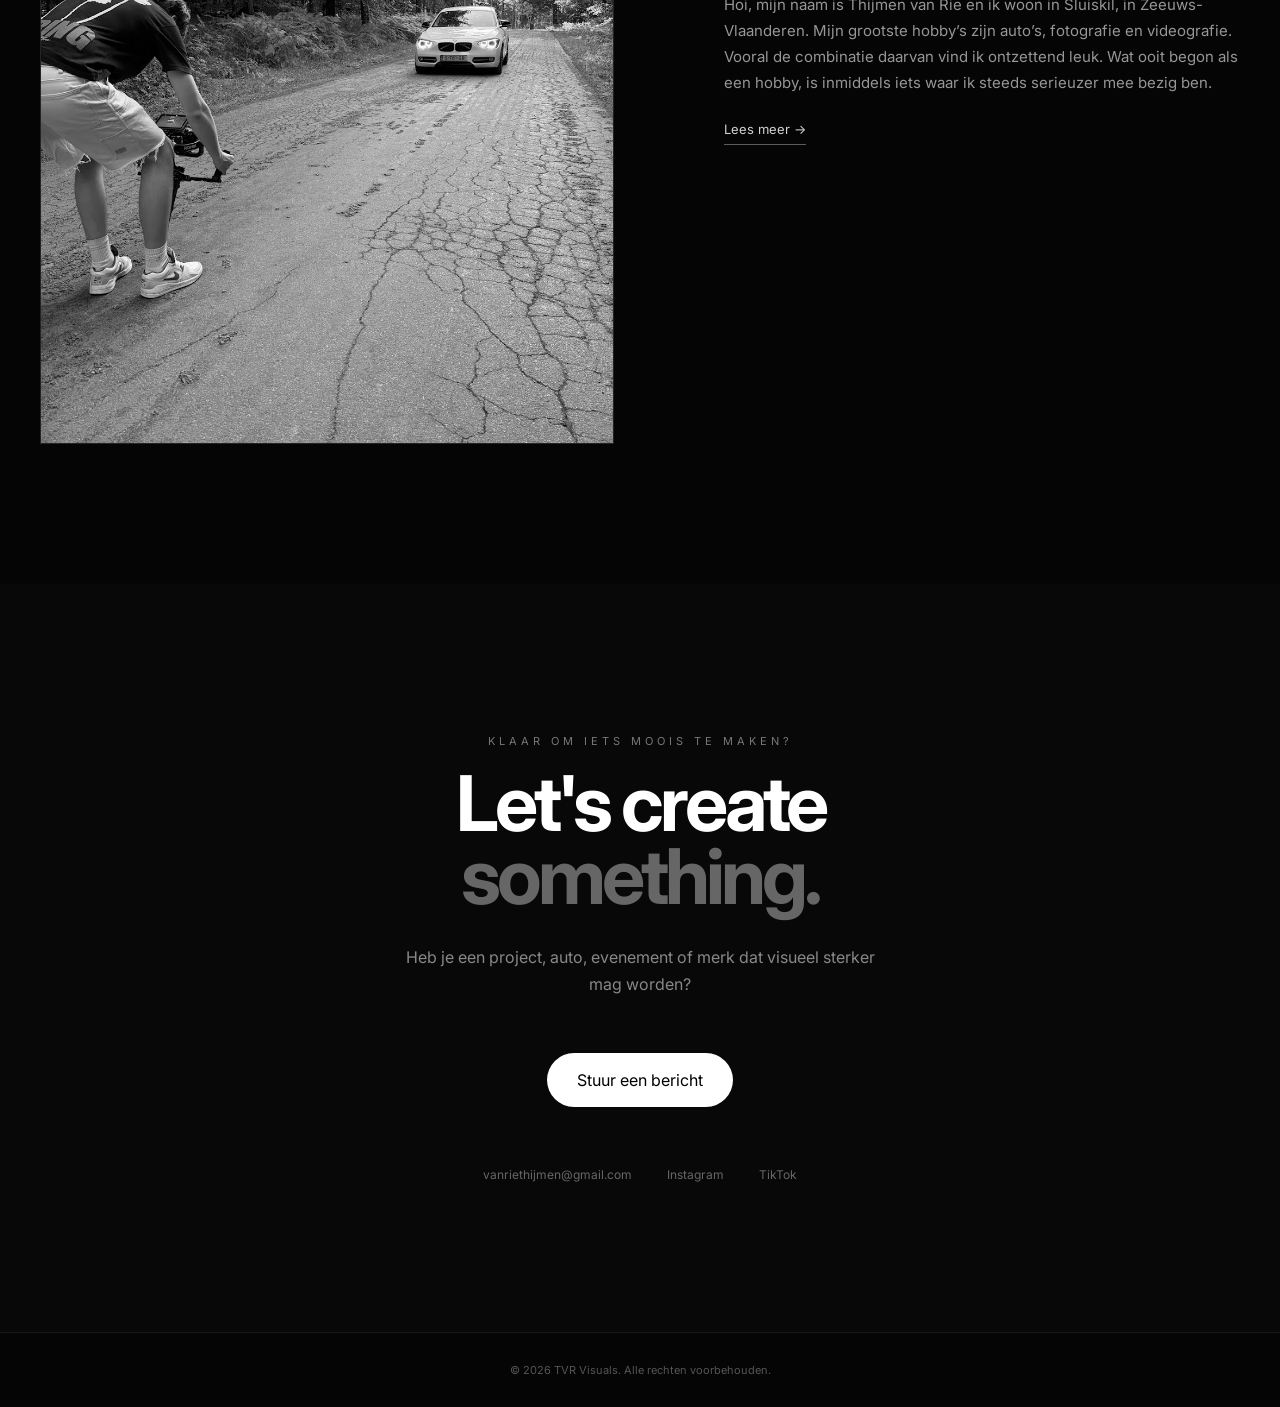
==== commit cb1d69ae: "website camera test" ====
--- a/index.html
+++ b/index.html
@@ -234,9 +234,13 @@
             </div>
 
 
-            <div class="service-icon">
-                ▶
-            </div>
+            <div class="service-camera service-camera-video">
+    <img
+        src="assets/images/videografiecamera.png"
+        alt="Videografie camera"
+        draggable="false"
+    >
+</div>
 
 
             <div class="service-content">
@@ -271,9 +275,13 @@
             </div>
 
 
-            <div class="service-icon">
-                ◎
-            </div>
+           <div class="service-camera service-camera-photo">
+    <img
+        src="assets/images/fotografiecamera.png"
+        alt="Fotografie camera"
+        draggable="false"
+    >
+</div>
 
 
             <div class="service-content">
--- a/css/style.css
+++ b/css/style.css
@@ -3222,4 +3222,262 @@
 
         font-size: 15px;
     }
+}
+/* =========================================================
+   SERVICE CARDS - CAMERA AFBEELDINGEN
+========================================================= */
+
+.service-card {
+    position: relative;
+    overflow: hidden;
+}
+
+
+/* Camera-container */
+
+.service-camera {
+    position: absolute;
+
+    z-index: 1;
+
+    pointer-events: none;
+
+    user-select: none;
+
+    transition:
+        transform 0.7s cubic-bezier(0.16, 1, 0.3, 1),
+        opacity 0.5s ease,
+        filter 0.5s ease;
+}
+
+
+/* Afbeelding zelf */
+
+.service-camera img {
+    display: block;
+
+    width: 100%;
+    height: auto;
+
+    object-fit: contain;
+
+    filter:
+        grayscale(100%)
+        brightness(0.52)
+        contrast(1.08);
+
+    opacity: 0.55;
+
+    transition:
+        transform 0.7s cubic-bezier(0.16, 1, 0.3, 1),
+        filter 0.5s ease,
+        opacity 0.5s ease;
+}
+
+
+/* =========================================================
+   VIDEOGRAFIE - GROTE CINEMA RIG
+========================================================= */
+
+.service-camera-video {
+    width: 58%;
+
+    right: -4%;
+    top: 8%;
+
+    transform:
+        rotate(-2deg)
+        translateY(0);
+}
+
+
+/* =========================================================
+   FOTOGRAFIE - SONY A7 III
+========================================================= */
+
+.service-camera-photo {
+    width: 46%;
+
+    right: 3%;
+    top: 9%;
+
+    transform:
+        rotate(-2deg)
+        translateY(0);
+}
+
+
+/* =========================================================
+   TEKST BOVEN DE CAMERA HOUDEN
+========================================================= */
+
+.service-number,
+.service-content {
+    position: relative;
+    z-index: 3;
+}
+
+
+/* Oude icoon hoeft niet meer zichtbaar te zijn */
+
+.service-icon {
+    display: none;
+}
+
+
+/* =========================================================
+   HOVER
+========================================================= */
+
+.service-card:hover .service-camera-video {
+    transform:
+        rotate(-1deg)
+        translateY(-7px)
+        scale(1.035);
+}
+
+.service-card:hover .service-camera-photo {
+    transform:
+        rotate(-1deg)
+        translateY(-7px)
+        scale(1.035);
+}
+
+.service-card:hover .service-camera img {
+    opacity: 0.78;
+
+    filter:
+        grayscale(55%)
+        brightness(0.68)
+        contrast(1.08);
+}
+
+
+/* =========================================================
+   SUBTIELE DONKERE OVERLAY ACHTER TEKST
+========================================================= */
+
+.service-card::after {
+    content: "";
+
+    position: absolute;
+
+    inset: 0;
+
+    z-index: 2;
+
+    pointer-events: none;
+
+    background:
+        linear-gradient(
+            90deg,
+            rgba(10, 10, 10, 0.96) 0%,
+            rgba(10, 10, 10, 0.82) 37%,
+            rgba(10, 10, 10, 0.22) 70%,
+            transparent 100%
+        );
+}
+
+
+/* =========================================================
+   MOBIEL
+========================================================= */
+
+@media (max-width: 900px) {
+
+    .service-camera-video {
+        width: 72%;
+
+        right: -15%;
+        top: 8%;
+    }
+
+    .service-camera-photo {
+        width: 58%;
+
+        right: -7%;
+        top: 10%;
+    }
+
+    .service-camera img {
+        opacity: 0.42;
+
+        filter:
+            grayscale(100%)
+            brightness(0.48)
+            contrast(1.08);
+    }
+
+    .service-card:hover .service-camera-video,
+    .service-card:hover .service-camera-photo {
+        transform:
+            rotate(-2deg)
+            translateY(0)
+            scale(1);
+    }
+
+}
+/* =========================================================
+DIENSTEN - CAMERA POSITIE & FORMAAT
+========================================================= */
+
+/* Beide camera-afbeeldingen */
+.service-card-image {
+    object-fit: contain;
+}
+
+
+/* VIDEOGRAFIE - videocamera */
+.service-card:first-child .service-card-image {
+    width: 47%;
+    height: auto;
+
+    right: 8%;
+    top: 8%;
+}
+
+/* =========================================================
+   CAMERA'S KLEINER + POSITIE AANPASSEN
+========================================================= */
+
+
+/* VIDEOGRAFIE - kleiner en verder naar links */
+.service-camera-video {
+    width: 48% !important;
+
+    right: 5% !important;
+    top: 10% !important;
+}
+
+
+/* FOTOGRAFIE - kleiner */
+.service-camera-photo {
+    width: 38% !important;
+
+    right: 5% !important;
+    top: 10% !important;
+}
+/* =========================================================
+   MOBIEL - CAMERA'S IETS LICHTER
+========================================================= */
+
+@media (max-width: 900px) {
+
+    .service-camera-video,
+    .service-camera-photo {
+        filter: brightness(1.65) !important;
+    }
+@media (max-width: 900px) {
+
+    .service-camera-video,
+    .service-camera-photo {
+        filter: brightness(1.65) !important;
+    }
+
+    /* Fotocamera iets naar links */
+    .service-camera-photo {
+        right: 9% !important;
+    }
+
+}
 }
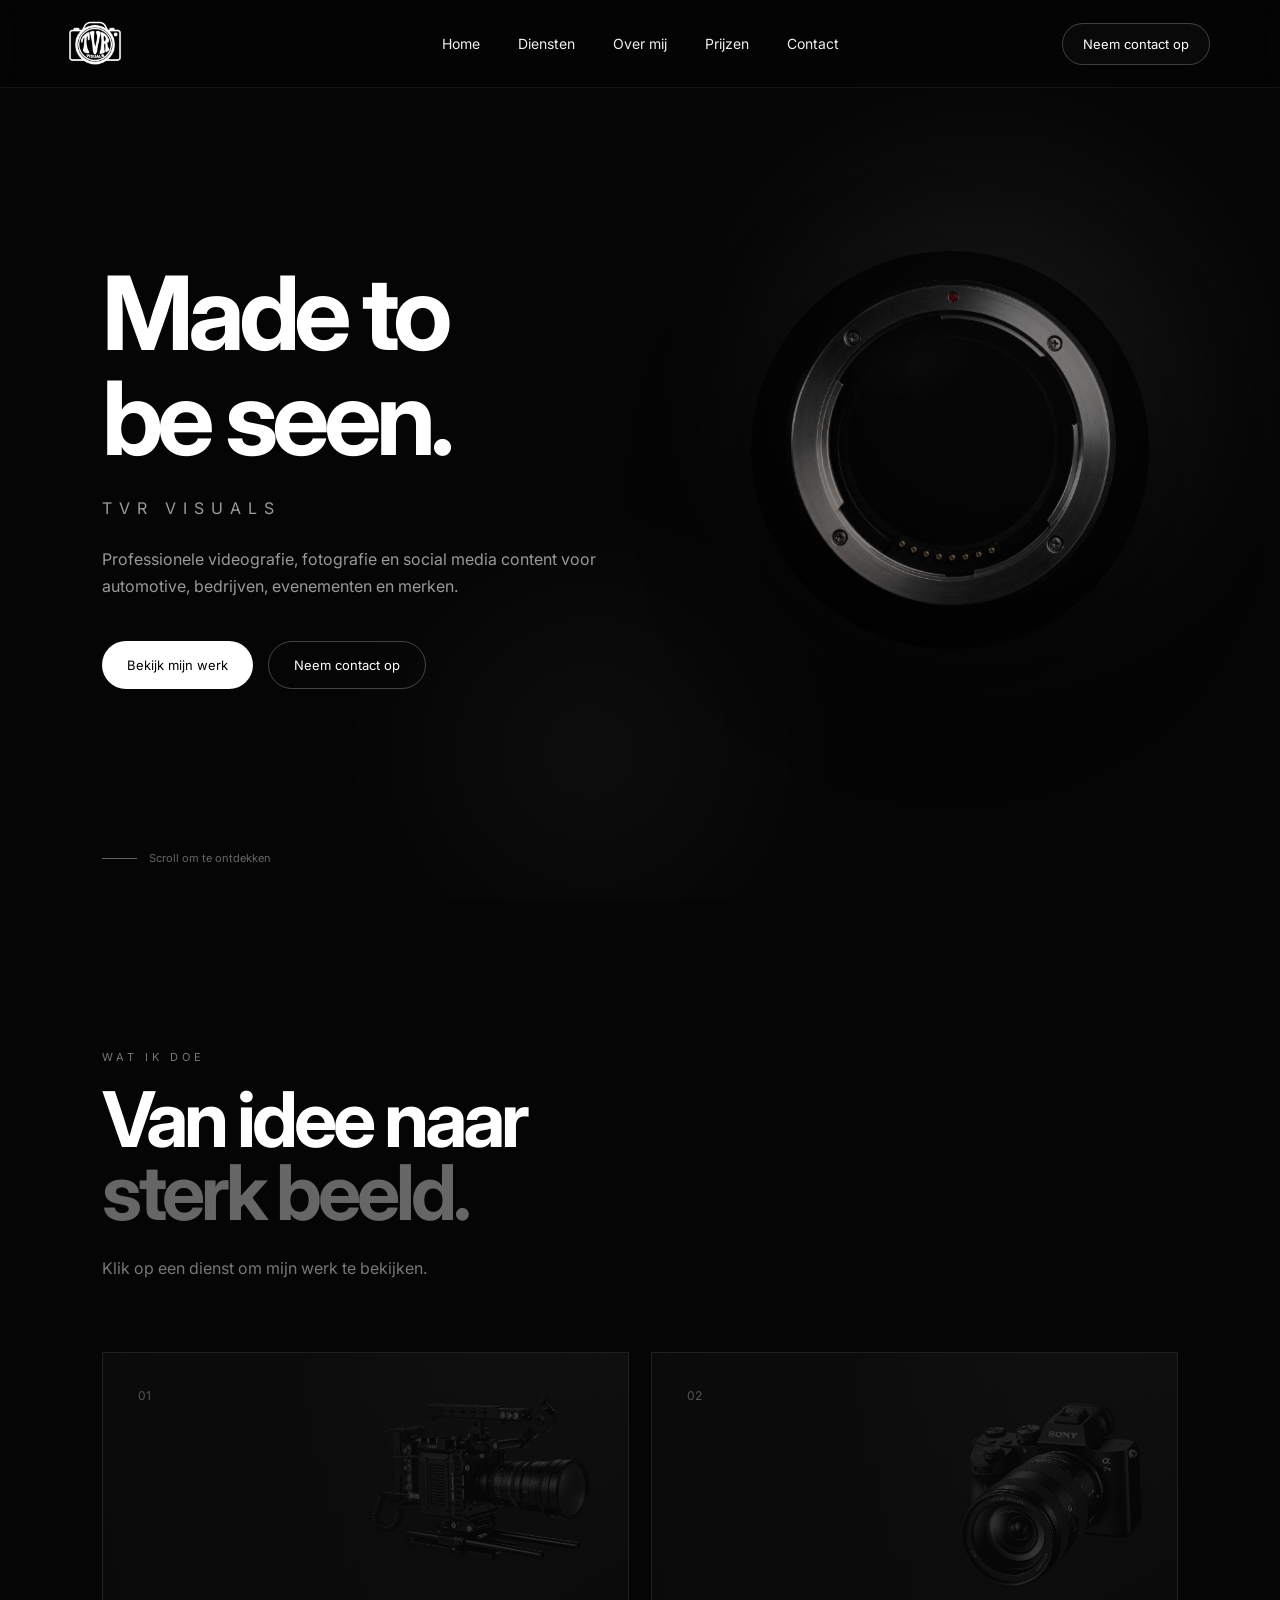
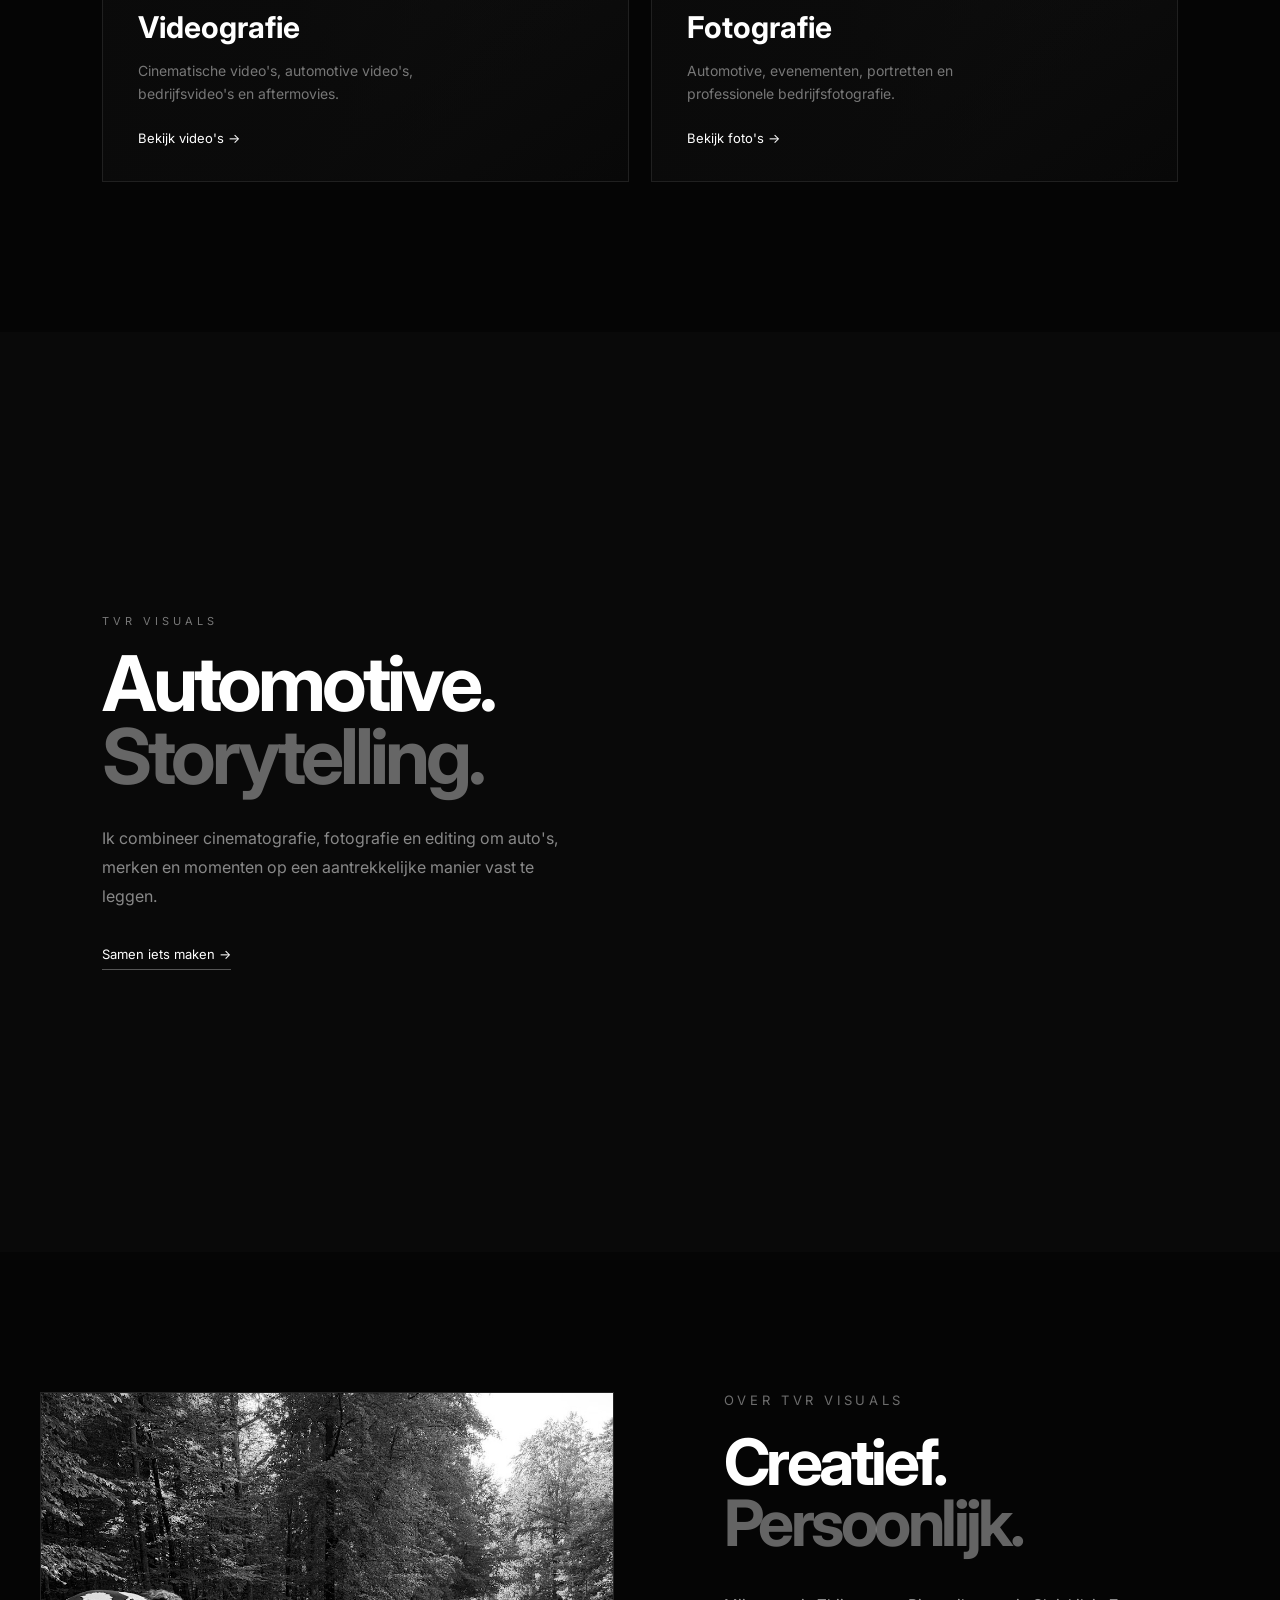
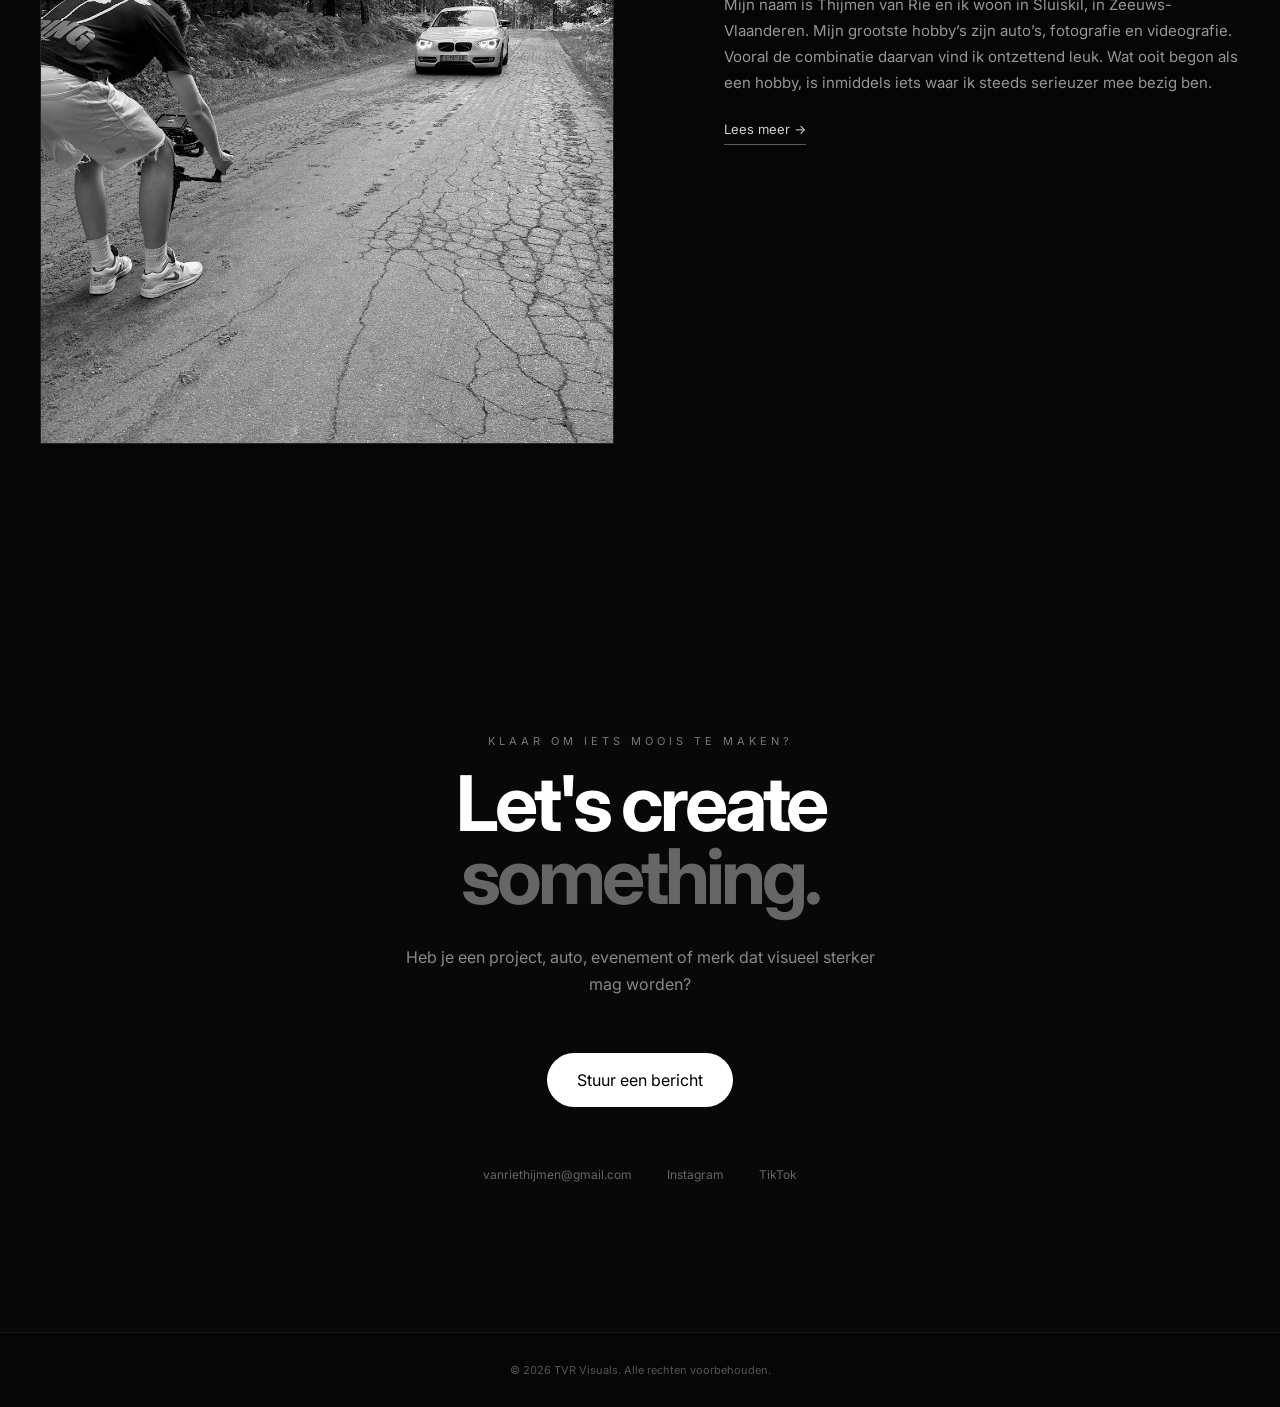
==== commit 569d8e7e: "Update index.html" ====
--- a/index.html
+++ b/index.html
@@ -406,7 +406,7 @@
 
     <!-- ALTIJD ZICHTBAAR -->
     <p>
-        Hoi, mijn naam is Thijmen van Rie en ik woon in Sluiskil,
+        Mijn naam is Thijmen van Rie en ik woon in Sluiskil,
         in Zeeuws-Vlaanderen. Mijn grootste hobby’s zijn auto’s,
         fotografie en videografie. Vooral de combinatie daarvan vind
         ik ontzettend leuk. Wat ooit begon als een hobby, is inmiddels
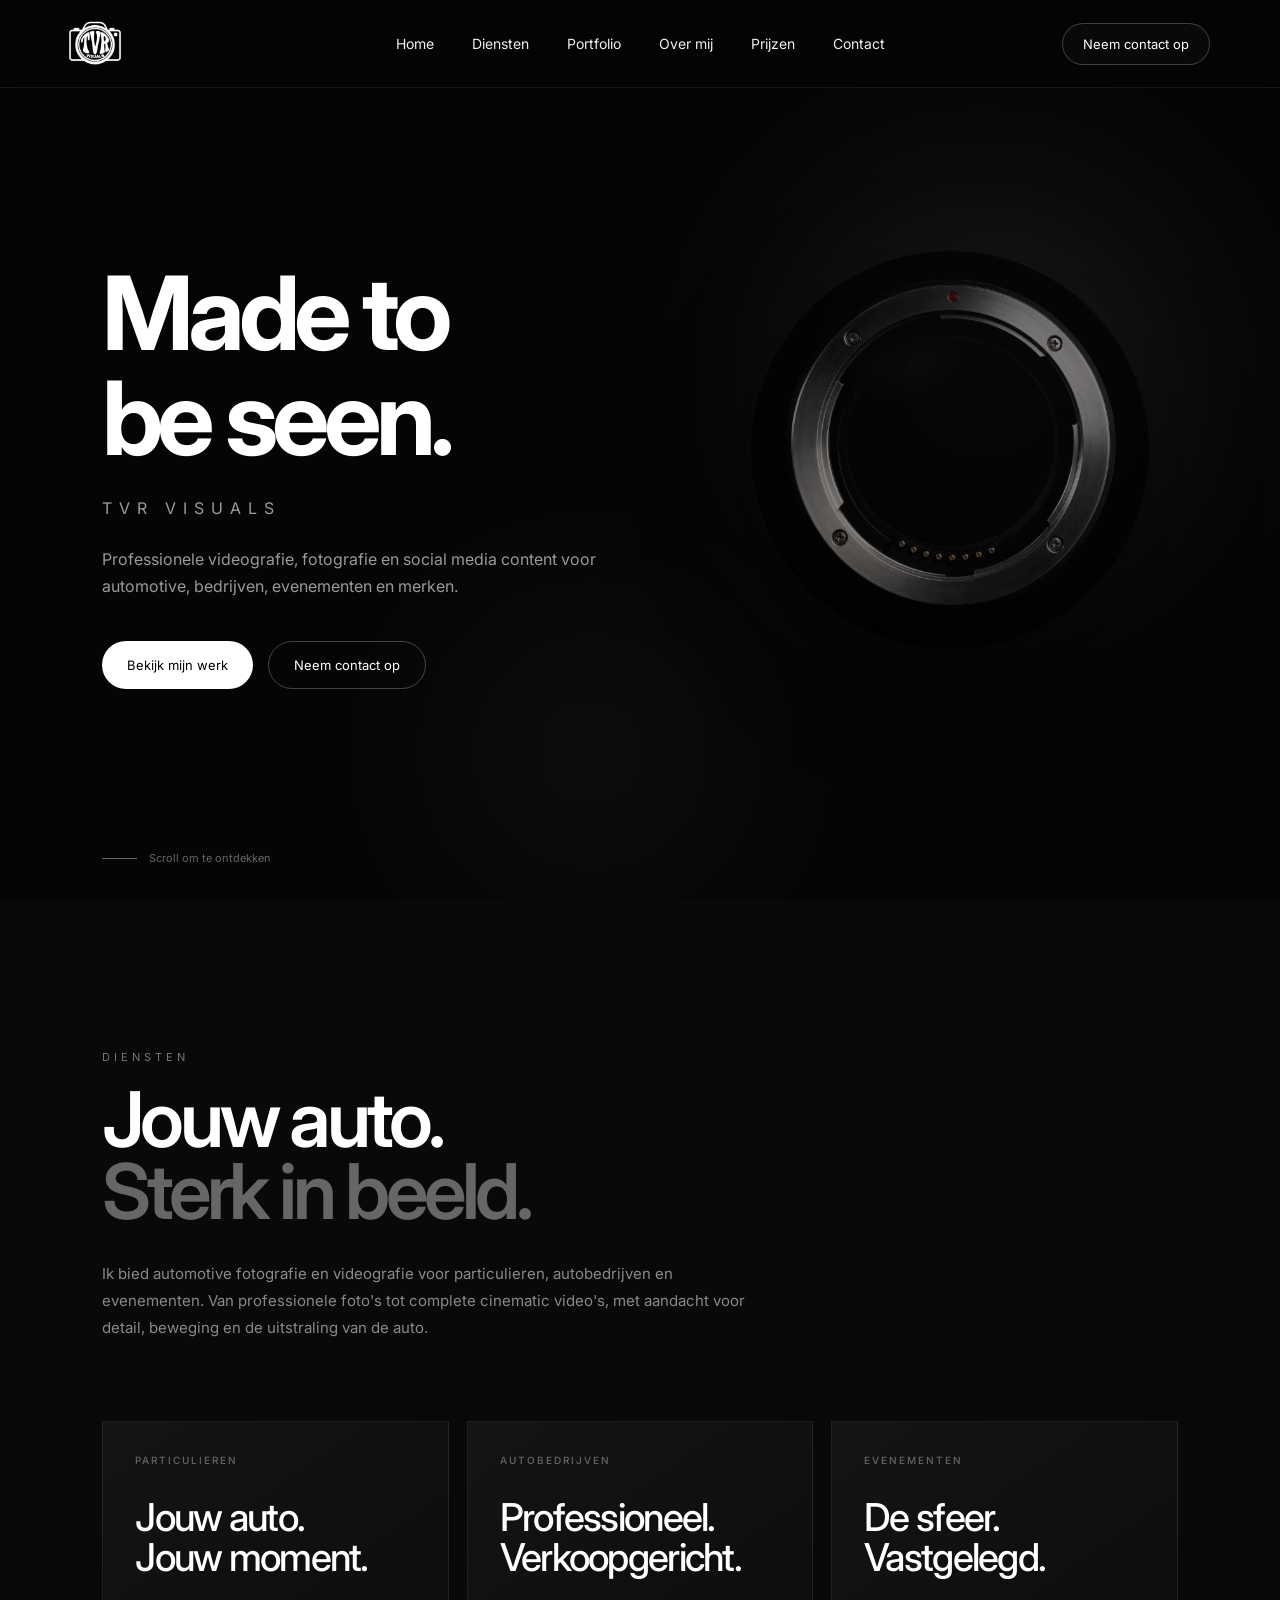
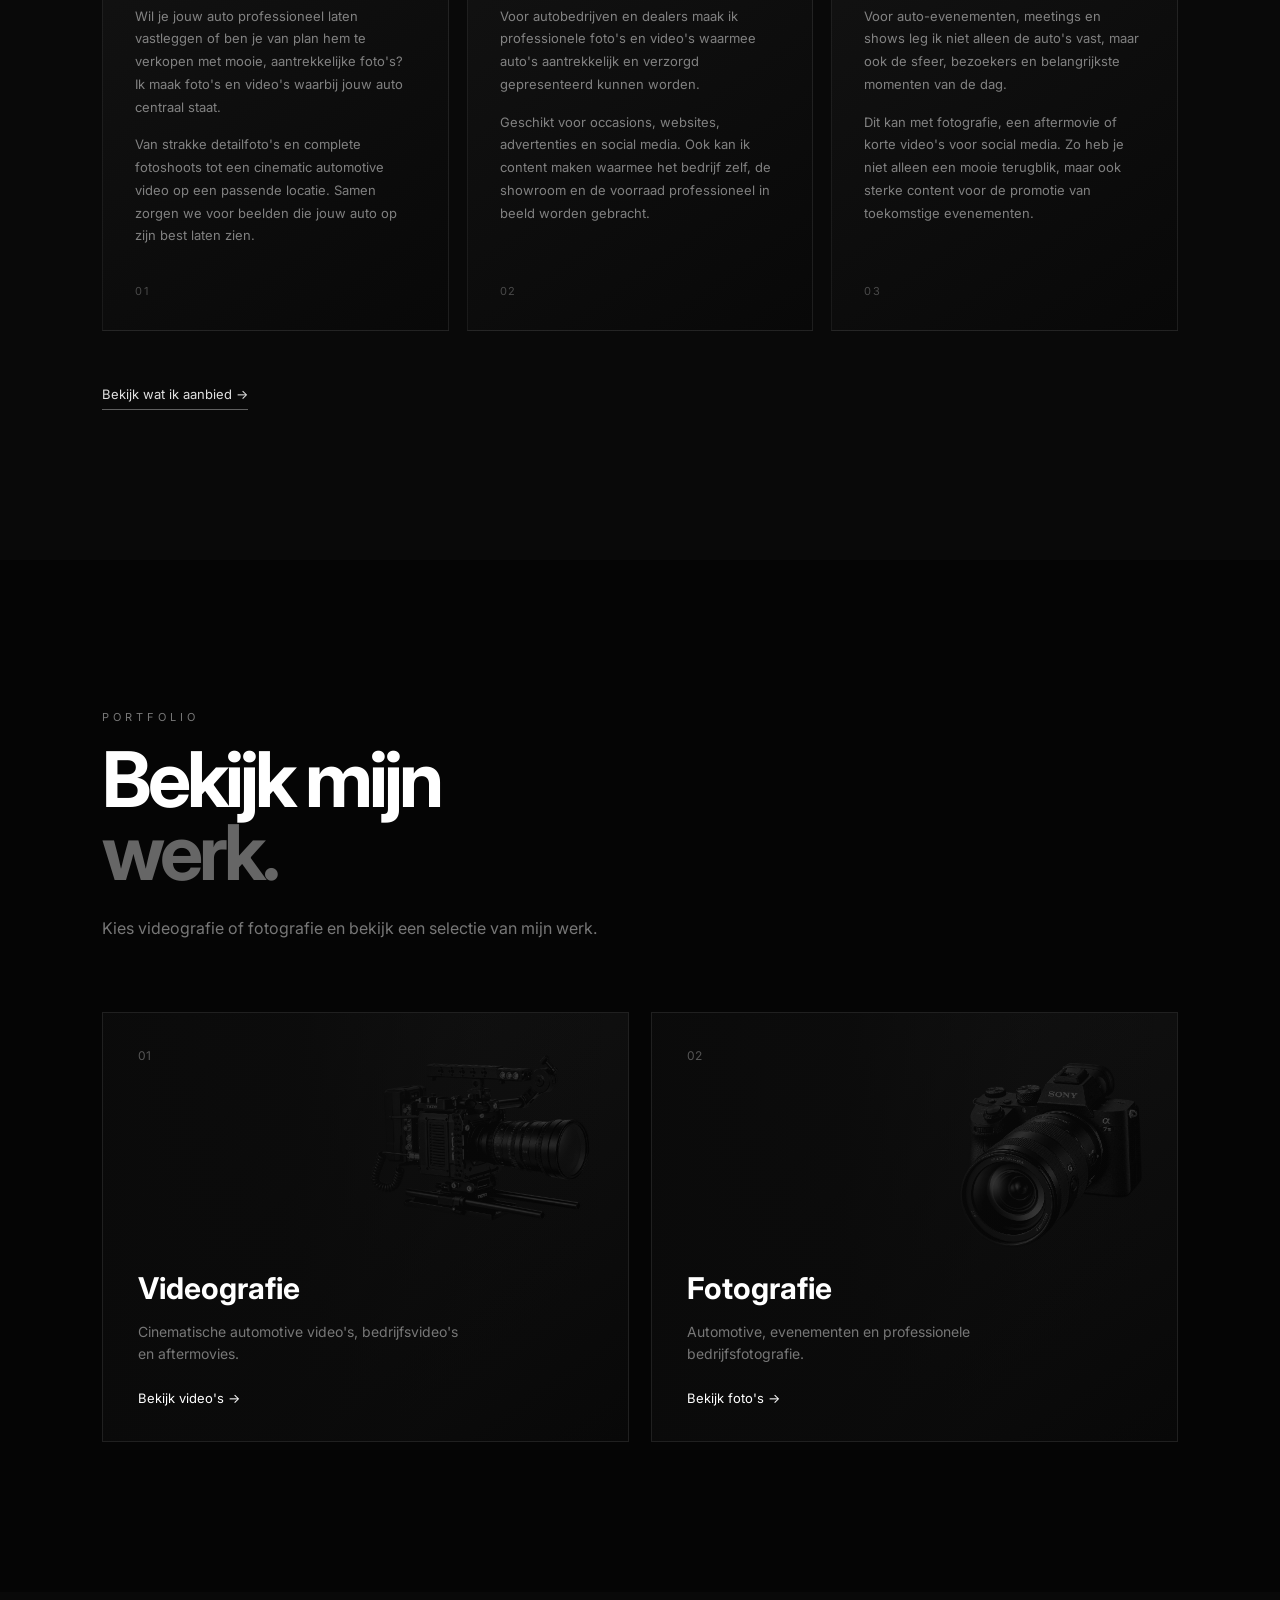
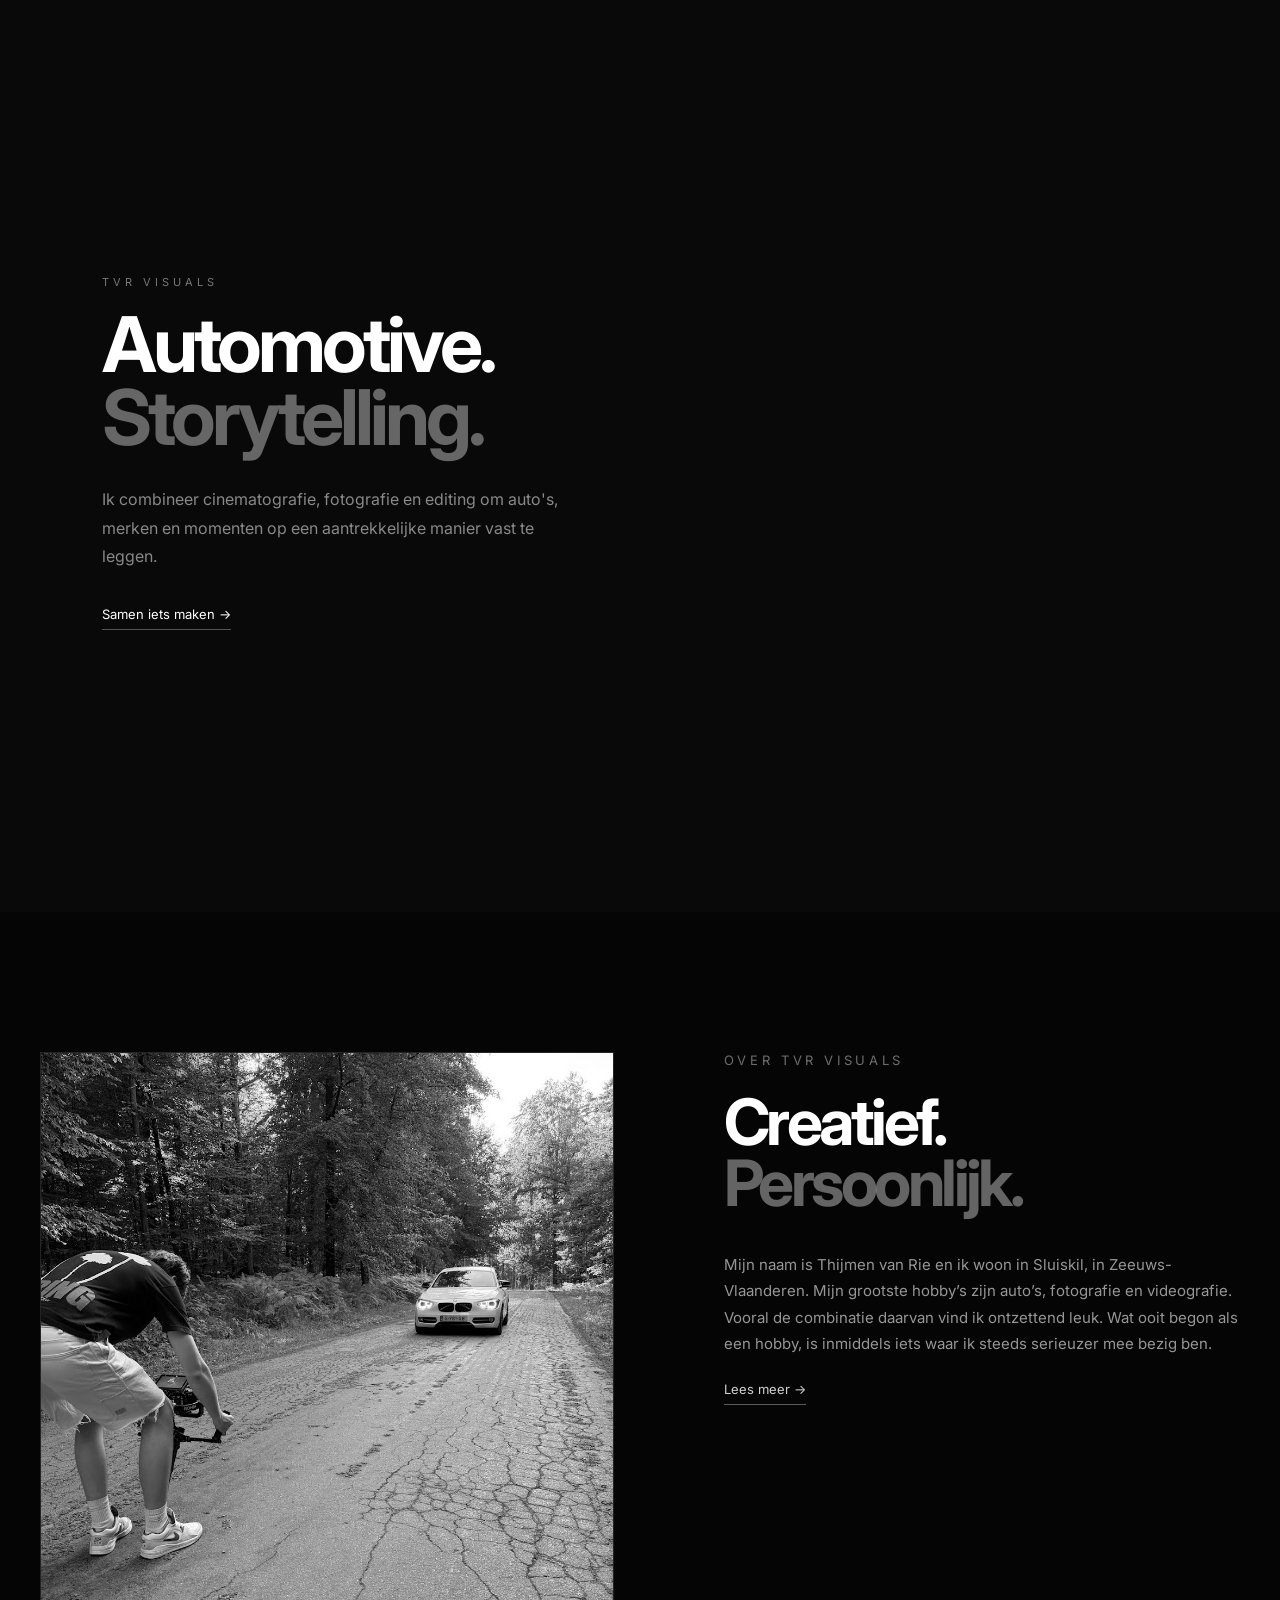
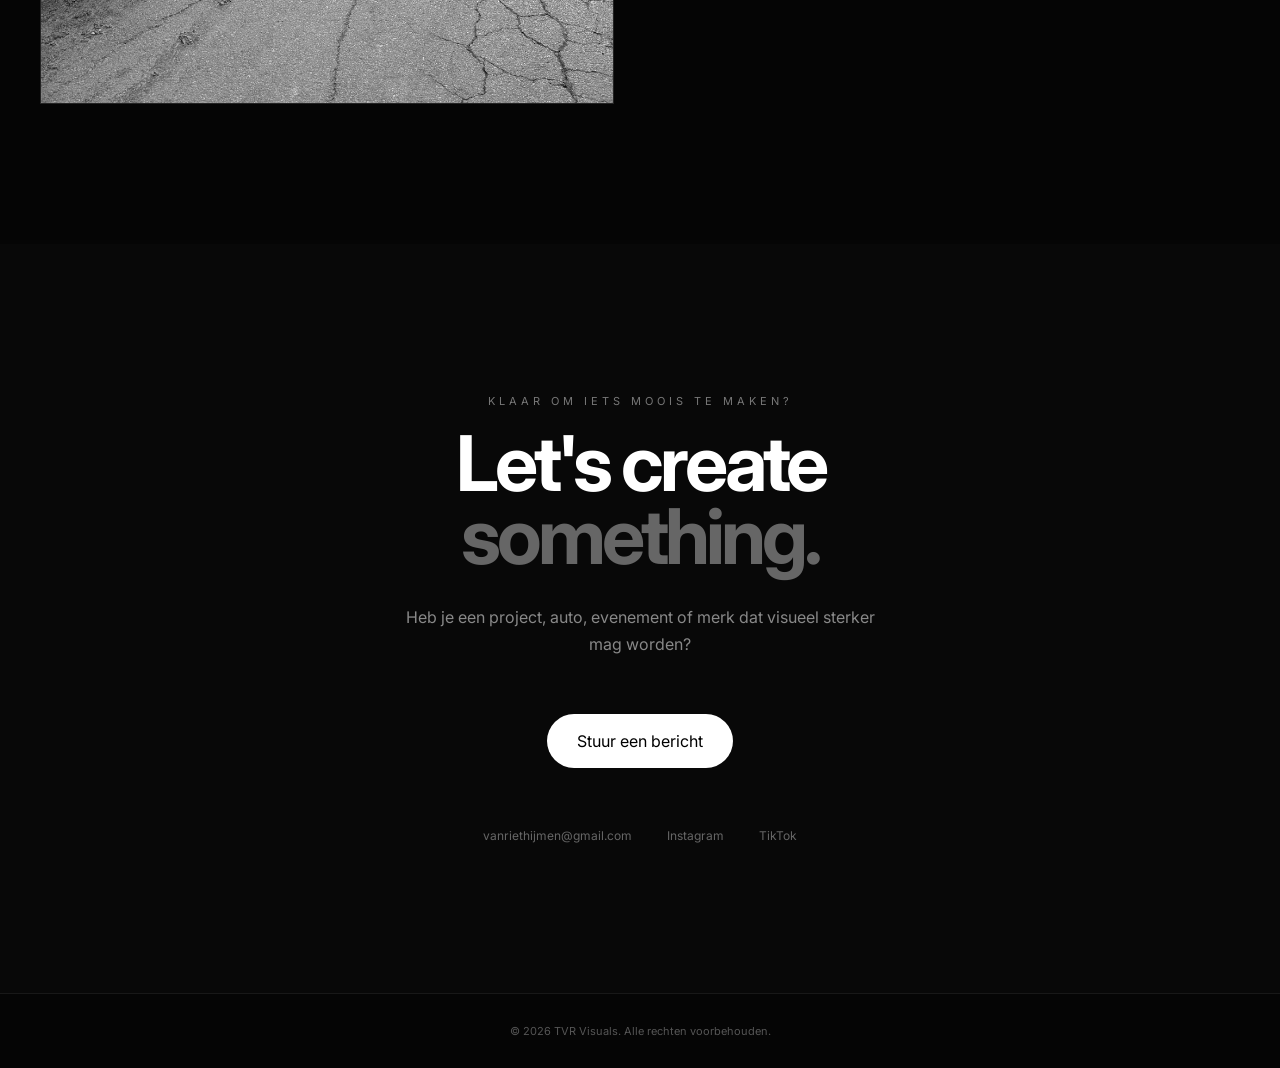
==== commit 27cb16a3: "website diensten test" ====
--- a/index.html
+++ b/index.html
@@ -52,6 +52,7 @@
     <nav>
     <a href="#home">Home</a>
     <a href="#diensten">Diensten</a>
+    <a href="#portfolio">Portfolio</a>
     <a href="#over">Over mij</a>
     <a href="prijzen.html">Prijzen</a>
     <a href="#contact">Contact</a>
@@ -149,7 +150,7 @@
         <div class="hero-buttons">
 
             <a
-                href="#diensten"
+                href="#portfolio"
                 class="button button-light"
             >
                 Bekijk mijn werk
@@ -195,25 +196,183 @@
 ===================================================== -->
 
 <section
-    class="services"
+    class="client-services"
     id="diensten"
 >
 
+    <div class="client-services-heading">
+
+        <p class="eyebrow">
+            Diensten
+        </p>
+
+        <h2>
+            Jouw auto.<br>
+            <span>Sterk in beeld.</span>
+        </h2>
+
+        <p class="client-services-intro">
+            Ik bied automotive fotografie en videografie voor
+            particulieren, autobedrijven en evenementen.
+            Van professionele foto's tot complete cinematic video's,
+            met aandacht voor detail, beweging en de uitstraling
+            van de auto.
+        </p>
+
+    </div>
+
+
+    <div class="client-services-grid">
+
+
+        <!-- PARTICULIEREN -->
+
+        <article class="client-service-card">
+
+            <span class="client-service-number">
+                01
+            </span>
+
+            <div class="client-service-content">
+
+                <p class="client-service-label">
+                    PARTICULIEREN
+                </p>
+
+                <h3>
+                    Jouw auto.<br>
+                    Jouw moment.
+                </h3>
+
+                <p>
+                    Wil je jouw auto professioneel laten vastleggen
+                    of ben je van plan hem te verkopen met mooie,
+                    aantrekkelijke foto's? Ik maak foto's en video's
+                    waarbij jouw auto centraal staat.
+                </p>
+
+                <p>
+                    Van strakke detailfoto's en complete fotoshoots
+                    tot een cinematic automotive video op een passende
+                    locatie. Samen zorgen we voor beelden die jouw auto
+                    op zijn best laten zien.
+                </p>
+
+            </div>
+
+        </article>
+
+
+        <!-- AUTOBEDRIJVEN -->
+
+        <article class="client-service-card">
+
+            <span class="client-service-number">
+                02
+            </span>
+
+            <div class="client-service-content">
+
+                <p class="client-service-label">
+                    AUTOBEDRIJVEN
+                </p>
+
+                <h3>
+                    Professioneel.<br>
+                    Verkoopgericht.
+                </h3>
+
+                <p>
+                    Voor autobedrijven en dealers maak ik professionele
+                    foto's en video's waarmee auto's aantrekkelijk en
+                    verzorgd gepresenteerd kunnen worden.
+                </p>
+
+                <p>
+                    Geschikt voor occasions, websites, advertenties en
+                    social media. Ook kan ik content maken waarmee het
+                    bedrijf zelf, de showroom en de voorraad professioneel
+                    in beeld worden gebracht.
+                </p>
+
+            </div>
+
+        </article>
+
+
+        <!-- EVENEMENTEN -->
+
+        <article class="client-service-card">
+
+            <span class="client-service-number">
+                03
+            </span>
+
+            <div class="client-service-content">
+
+                <p class="client-service-label">
+                    EVENEMENTEN
+                </p>
+
+                <h3>
+                    De sfeer.<br>
+                    Vastgelegd.
+                </h3>
+
+                <p>
+                    Voor auto-evenementen, meetings en shows leg ik niet
+                    alleen de auto's vast, maar ook de sfeer, bezoekers
+                    en belangrijkste momenten van de dag.
+                </p>
+
+                <p>
+                    Dit kan met fotografie, een aftermovie of korte video's
+                    voor social media. Zo heb je niet alleen een mooie
+                    terugblik, maar ook sterke content voor de promotie
+                    van toekomstige evenementen.
+                </p>
+
+            </div>
+
+        </article>
+
+    </div>
+
+
+    <a
+        href="#portfolio"
+        class="client-services-link"
+    >
+        Bekijk wat ik aanbied →
+    </a>
+
+</section>
+
+
+
+<!-- =====================================================
+     PORTFOLIO
+===================================================== -->
+
+<section
+    class="services portfolio-services"
+    id="portfolio"
+>
+
     <div class="section-heading">
 
         <p class="eyebrow">
-            Wat ik doe
-        </p>
-
+            Portfolio
+        </p>
 
         <h2>
-            Van idee naar<br>
-            <span>sterk beeld.</span>
+            Bekijk mijn<br>
+            <span>werk.</span>
         </h2>
 
-
         <p>
-            Klik op een dienst om mijn werk te bekijken.
+            Kies videografie of fotografie en bekijk
+            een selectie van mijn werk.
         </p>
 
     </div>
@@ -235,12 +394,14 @@
 
 
             <div class="service-camera service-camera-video">
-    <img
-        src="assets/images/videografiecamera.png"
-        alt="Videografie camera"
-        draggable="false"
-    >
-</div>
+
+                <img
+                    src="assets/images/videografiecamera.png"
+                    alt="Videografie camera"
+                    draggable="false"
+                >
+
+            </div>
 
 
             <div class="service-content">
@@ -250,7 +411,7 @@
                 </h3>
 
                 <p>
-                    Cinematische video's, automotive video's,
+                    Cinematische automotive video's,
                     bedrijfsvideo's en aftermovies.
                 </p>
 
@@ -275,13 +436,15 @@
             </div>
 
 
-           <div class="service-camera service-camera-photo">
-    <img
-        src="assets/images/fotografiecamera.png"
-        alt="Fotografie camera"
-        draggable="false"
-    >
-</div>
+            <div class="service-camera service-camera-photo">
+
+                <img
+                    src="assets/images/fotografiecamera.png"
+                    alt="Fotografie camera"
+                    draggable="false"
+                >
+
+            </div>
 
 
             <div class="service-content">
@@ -291,7 +454,7 @@
                 </h3>
 
                 <p>
-                    Automotive, evenementen, portretten en
+                    Automotive, evenementen en
                     professionele bedrijfsfotografie.
                 </p>
 
--- a/css/style.css
+++ b/css/style.css
@@ -3480,4 +3480,490 @@
     }
 
 }
+}
+/* =========================================================
+   NIEUWE DIENSTEN SECTIE
+========================================================= */
+
+.client-services {
+    position: relative;
+
+    padding:
+        150px
+        8%;
+
+    background: #090909;
+
+    overflow: hidden;
+}
+
+
+/* =========================================================
+   BOVENKANT
+========================================================= */
+
+.client-services-heading {
+    max-width: 850px;
+
+    margin-bottom: 80px;
+}
+
+.client-services-heading h2 {
+    margin: 0;
+
+    font-size:
+        clamp(52px, 6vw, 88px);
+
+    line-height: 0.94;
+
+    letter-spacing: -0.055em;
+
+    font-weight: 600;
+}
+
+.client-services-heading h2 span {
+    color:
+        rgba(255, 255, 255, 0.38);
+}
+
+.client-services-intro {
+    max-width: 650px;
+
+    margin-top: 32px;
+
+    color:
+        rgba(255, 255, 255, 0.52);
+
+    font-size: 15px;
+
+    line-height: 1.8;
+}
+
+
+/* =========================================================
+   DRIE DIENSTEN
+========================================================= */
+
+.client-services-grid {
+    display: grid;
+
+    grid-template-columns:
+        repeat(3, minmax(0, 1fr));
+
+    gap: 18px;
+}
+
+
+/* =========================================================
+   DIENST KAART
+========================================================= */
+
+.client-service-card {
+    position: relative;
+
+    min-height: 510px;
+
+    padding: 32px;
+
+    display: flex;
+    flex-direction: column;
+
+    overflow: hidden;
+
+    background:
+        linear-gradient(
+            145deg,
+            #141414,
+            #080808
+        );
+
+    border:
+        1px solid rgba(255, 255, 255, 0.075);
+
+    transition:
+        transform 0.40s ease-in-out,
+        border-color 0.40s ease-in-out,
+        box-shadow 0.40s ease-in-out;
+}
+
+
+/* Subtiele glow */
+
+.client-service-card::before {
+    content: "";
+
+    position: absolute;
+
+    width: 330px;
+    height: 330px;
+
+    right: -170px;
+    top: -170px;
+
+    border-radius: 50%;
+
+    background:
+        radial-gradient(
+            circle,
+            rgba(255, 255, 255, 0.065),
+            transparent 70%
+        );
+
+    opacity: 0;
+
+    transition:
+        opacity 0.45s ease,
+        transform 0.6s ease;
+
+    pointer-events: none;
+}
+
+
+/* Hover */
+
+.client-service-card:hover {
+    transform:
+        translateY(-7px);
+
+    border-color:
+        rgba(255, 255, 255, 0.17);
+
+    box-shadow:
+        0 22px 65px rgba(0, 0, 0, 0.40),
+        0 0 35px rgba(255, 255, 255, 0.025);
+}
+
+.client-service-card:hover::before {
+    opacity: 1;
+
+    transform:
+        scale(1.15);
+}
+
+
+/* =========================================================
+   NUMMER
+========================================================= */
+
+.client-service-number {
+    position: relative;
+
+    z-index: 2;
+
+    color:
+        rgba(255, 255, 255, 0.25);
+
+    font-size: 11px;
+
+    letter-spacing: 0.15em;
+}
+
+
+/* =========================================================
+   INHOUD
+========================================================= */
+
+.client-service-content {
+    position: relative;
+
+    z-index: 2;
+
+    margin-top: auto;
+}
+
+.client-service-label {
+    margin-bottom: 18px;
+
+    color:
+        rgba(255, 255, 255, 0.35);
+
+    font-size: 10px;
+
+    font-weight: 500;
+
+    letter-spacing: 0.20em;
+}
+
+.client-service-content h3 {
+    margin: 0 0 28px;
+
+    color: #ffffff;
+
+    font-size:
+        clamp(30px, 3vw, 42px);
+
+    line-height: 1.02;
+
+    letter-spacing: -0.045em;
+
+    font-weight: 500;
+}
+
+.client-service-content > p:not(.client-service-label) {
+    margin-top: 15px;
+
+    color:
+        rgba(255, 255, 255, 0.48);
+
+    font-size: 13px;
+
+    line-height: 1.75;
+}
+
+
+/* =========================================================
+   BEKIJK WAT IK AANBIED
+========================================================= */
+
+.client-services-link {
+    display: inline-block;
+
+    margin-top: 55px;
+
+    padding-bottom: 7px;
+
+    border-bottom:
+        1px solid rgba(255, 255, 255, 0.35);
+
+    color:
+        rgba(255, 255, 255, 0.88);
+
+    font-size: 13px;
+
+    transition:
+        color 0.30s ease,
+        border-color 0.30s ease,
+        transform 0.30s ease;
+}
+
+.client-services-link:hover {
+    color: #ffffff;
+
+    border-color: #ffffff;
+
+    transform:
+        translateX(4px);
+}
+
+
+/* =========================================================
+   PORTFOLIO
+========================================================= */
+
+.portfolio-services {
+    background: #050505;
+}
+
+
+/* =========================================================
+   MOBIEL
+========================================================= */
+
+@media (max-width: 900px) {
+
+    .client-services {
+        padding:
+            100px
+            7%;
+    }
+
+    .client-services-heading {
+        margin-bottom: 50px;
+    }
+
+    .client-services-heading h2 {
+        font-size:
+            clamp(
+                48px,
+                13vw,
+                68px
+            );
+    }
+
+    .client-services-intro {
+        font-size: 14px;
+
+        line-height: 1.75;
+    }
+
+
+    /* Drie kaarten onder elkaar */
+
+    .client-services-grid {
+        grid-template-columns:
+            1fr;
+
+        gap: 16px;
+    }
+
+    .client-service-card {
+        min-height: 400px;
+
+        padding: 28px;
+    }
+
+    .client-service-card:hover {
+        transform: none;
+    }
+
+    .client-service-content h3 {
+        font-size: 32px;
+    }
+
+    .client-service-content > p:not(.client-service-label) {
+        font-size: 13px;
+
+        line-height: 1.7;
+    }
+
+    .client-services-link {
+        margin-top: 45px;
+
+        font-size: 14px;
+    }
+
+}
+
+
+/* =========================================================
+   KLEINE TELEFOONS
+========================================================= */
+
+@media (max-width: 500px) {
+
+    .client-services {
+        padding:
+            85px
+            6%;
+    }
+
+    .client-service-card {
+        min-height: 380px;
+
+        padding: 25px;
+    }
+
+}
+/* =========================================================
+   DIENSTEN KAARTEN - DEFINITIEVE INDELING
+========================================================= */
+
+/* Nummer altijd linksonder */
+.client-service-number {
+    position: absolute !important;
+
+    left: 32px !important;
+    bottom: 32px !important;
+
+    top: auto !important;
+    right: auto !important;
+
+    z-index: 5;
+}
+
+
+/* =========================================================
+   DESKTOP
+========================================================= */
+
+@media (min-width: 901px) {
+
+    /* Tekst begint waar eerst 01 / 02 / 03 stond */
+    .client-service-content {
+        margin-top: 0 !important;
+        transform: none !important;
+    }
+
+}
+
+
+/* =========================================================
+   TELEFOON / TABLET
+========================================================= */
+
+@media (max-width: 900px) {
+
+    /* Tekst iets verder naar beneden */
+    .client-service-content {
+        margin-top: 45px !important;
+        transform: none !important;
+    }
+
+    /* Nummer linksonder */
+    .client-service-number {
+        left: 24px !important;
+        bottom: 24px !important;
+    }
+
+}
+/* =========================================================
+   DIENSTEN - TITEL + TEKST IETS LAGER
+========================================================= */
+
+.client-service-content h3 {
+    margin-top: 32px !important;
+}
+/* =========================================================
+   DIENSTEN - MOBIEL INHOUD KAARTEN OMHOOG
+========================================================= */
+
+@media (max-width: 768px) {
+
+    .client-service-content {
+        transform: translateY(-35px);
+    }
+
+}
+/* =========================================================
+   DIENSTEN - MOBIEL ALLES OMHOOG
+========================================================= */
+
+@media (max-width: 900px) {
+
+    .client-service-content {
+        margin-top: 15px !important;
+        transform: none !important;
+    }
+
+}
+@media (max-width: 900px) {
+
+    .client-service-content {
+        margin-top: 0 !important;
+        transform: none !important;
+    }
+
+}
+@media (max-width: 900px) {
+
+    /* Kleine tekst: PARTICULIEREN / AUTOBEDRIJVEN / EVENEMENTEN */
+    .client-service-label {
+        transform: translateY(-6px) !important;
+    }
+
+    /* Titel dichter tegen de kleine tekst aan */
+    .client-service-title {
+        margin-top: -40px !important;
+    }
+
+}
+/* =========================================================
+   MOBIEL - TITEL + BESCHRIJVING DICHTER BIJ LABEL
+========================================================= */
+
+@media (max-width: 900px) {
+
+    .client-service-content h3 {
+        margin-top: -10px !important;
+    }
+
+}
+@media (max-width: 900px) {
+
+    .client-service-number {
+        left: auto !important;
+        right: 10px !important;
+        bottom: 10px !important;
+    }
+
 }
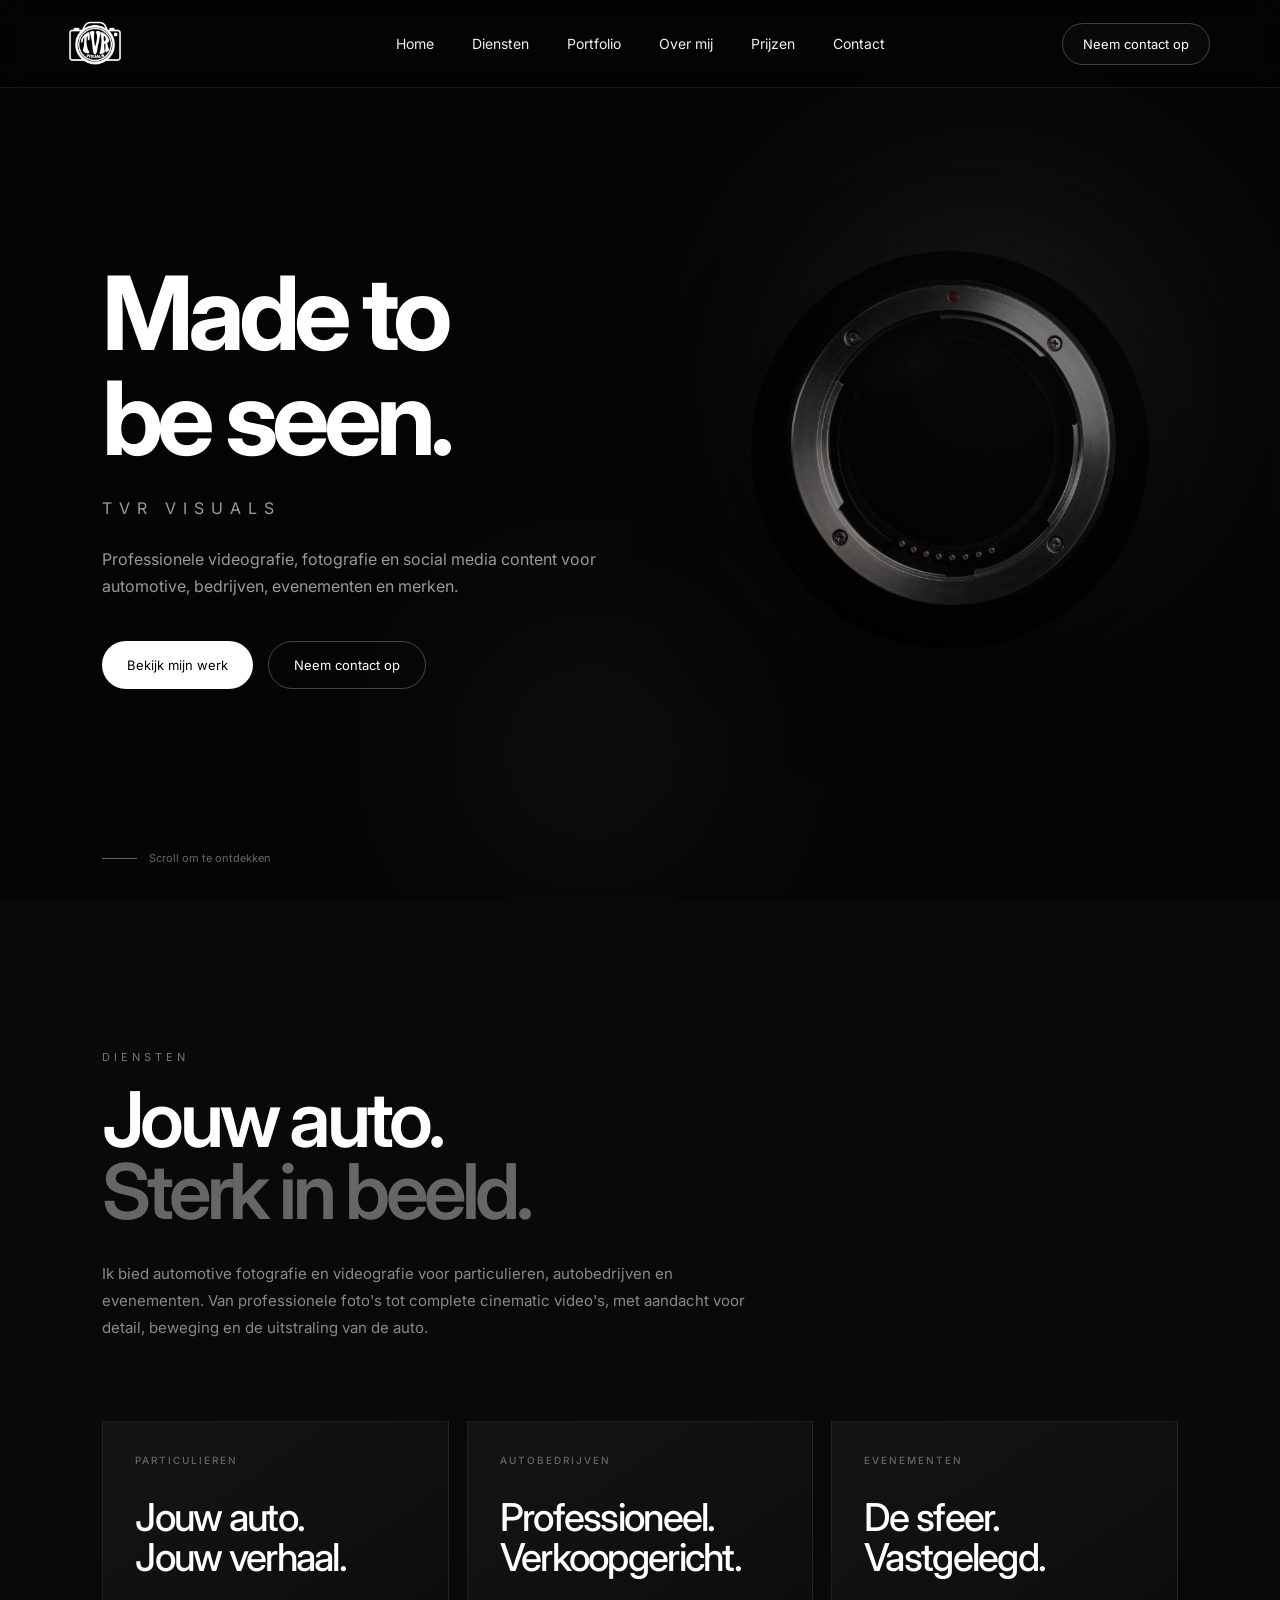
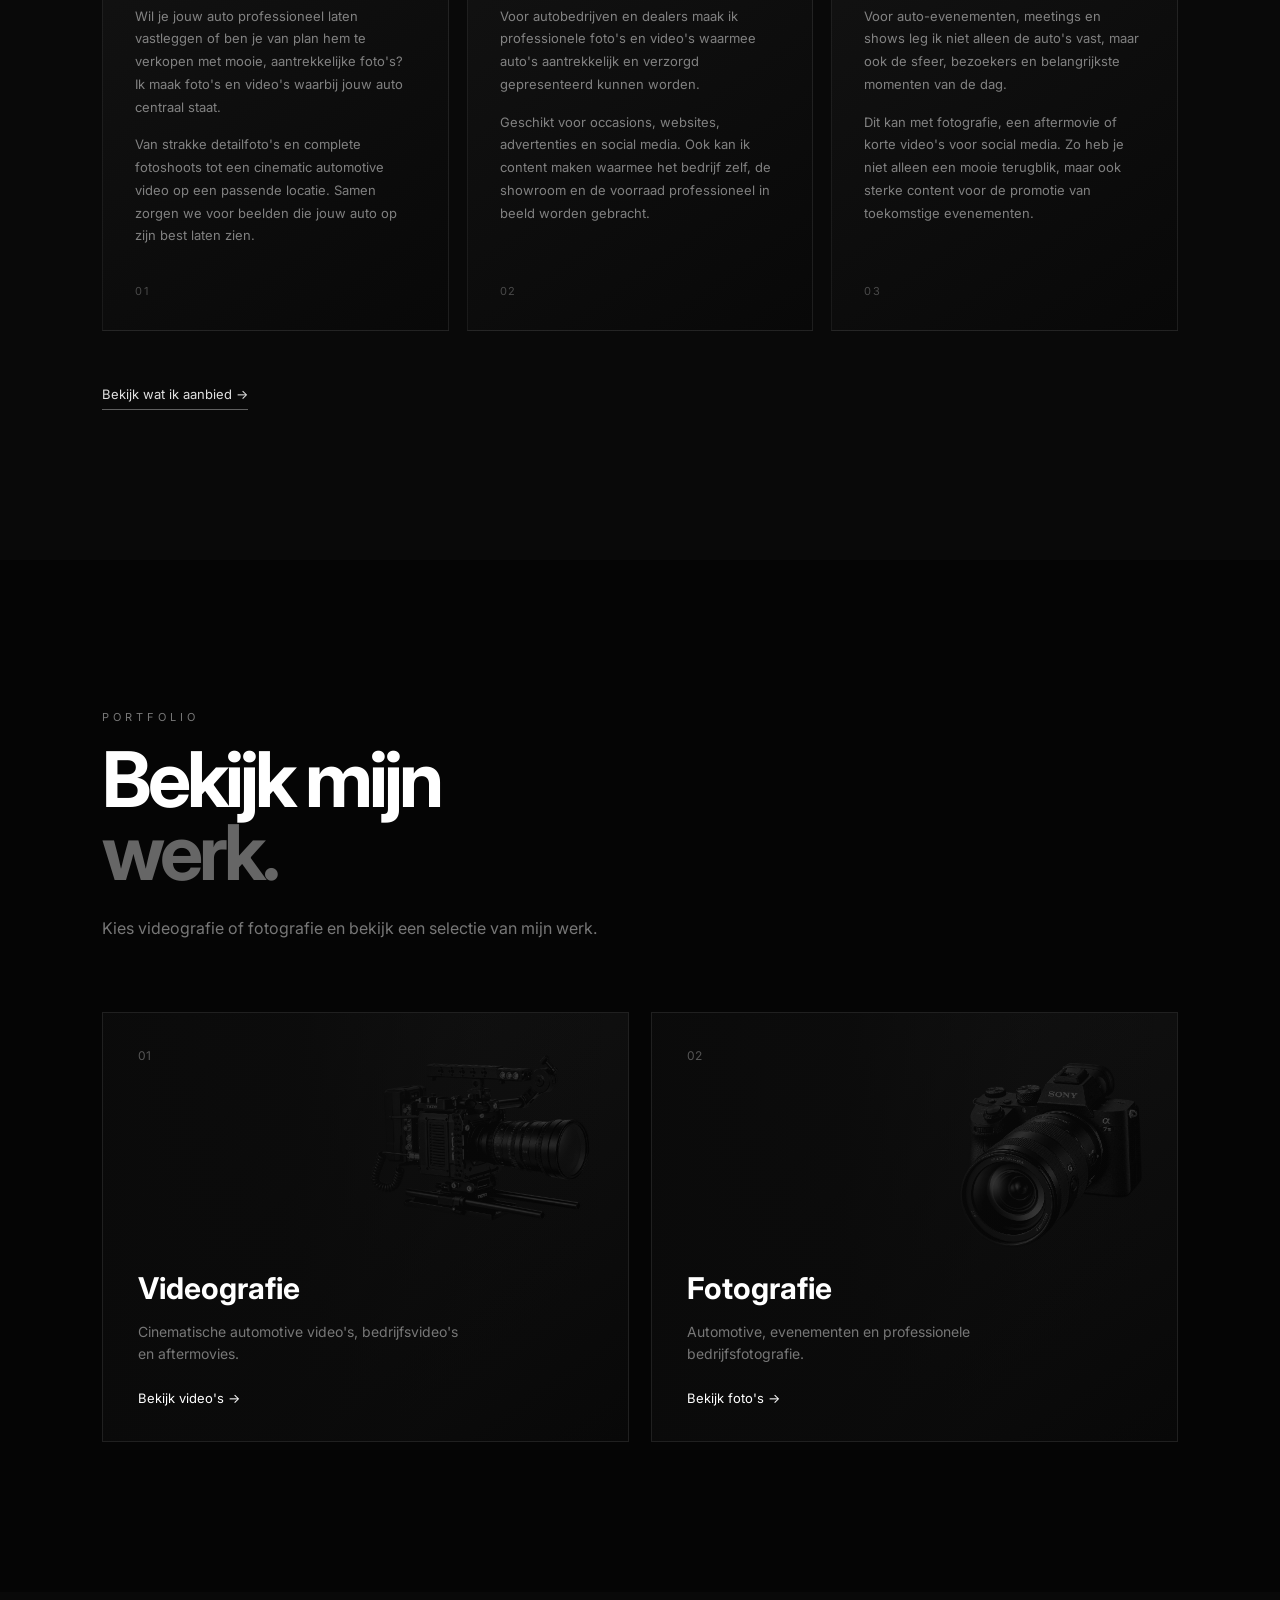
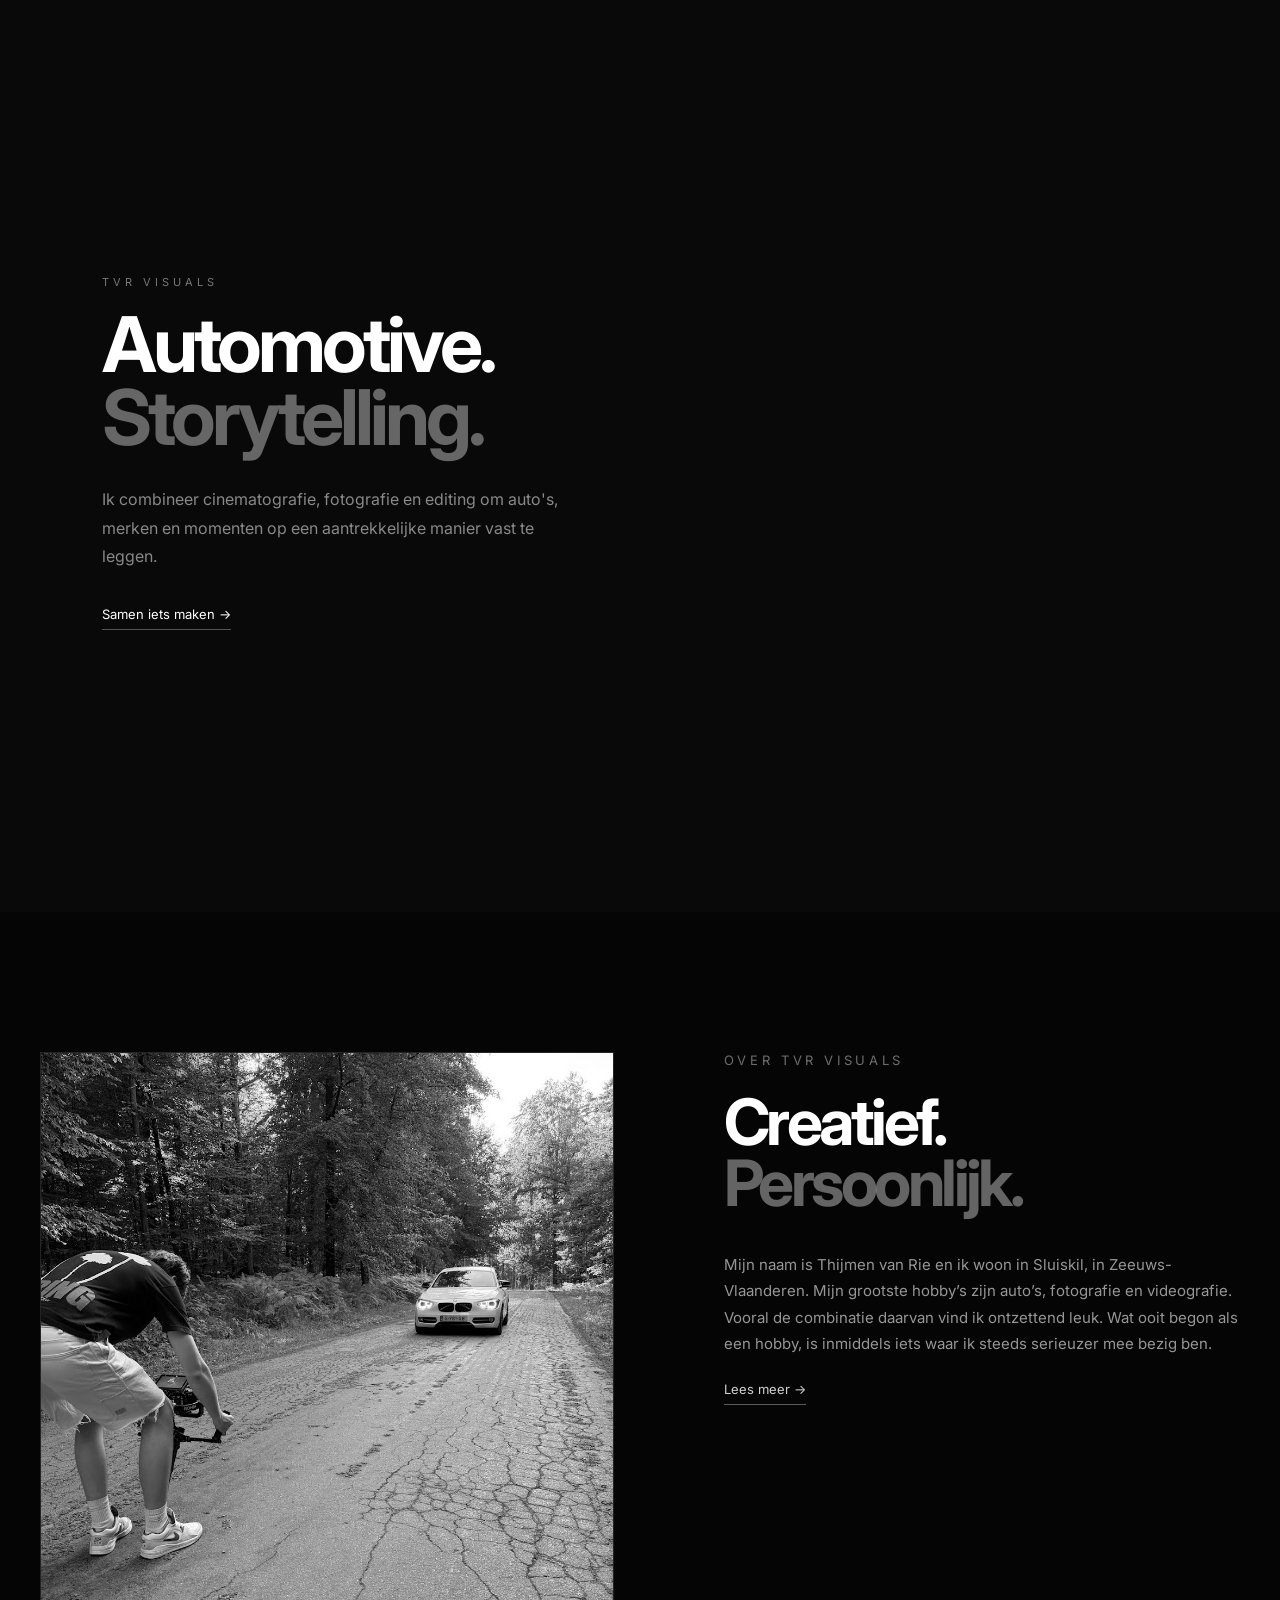
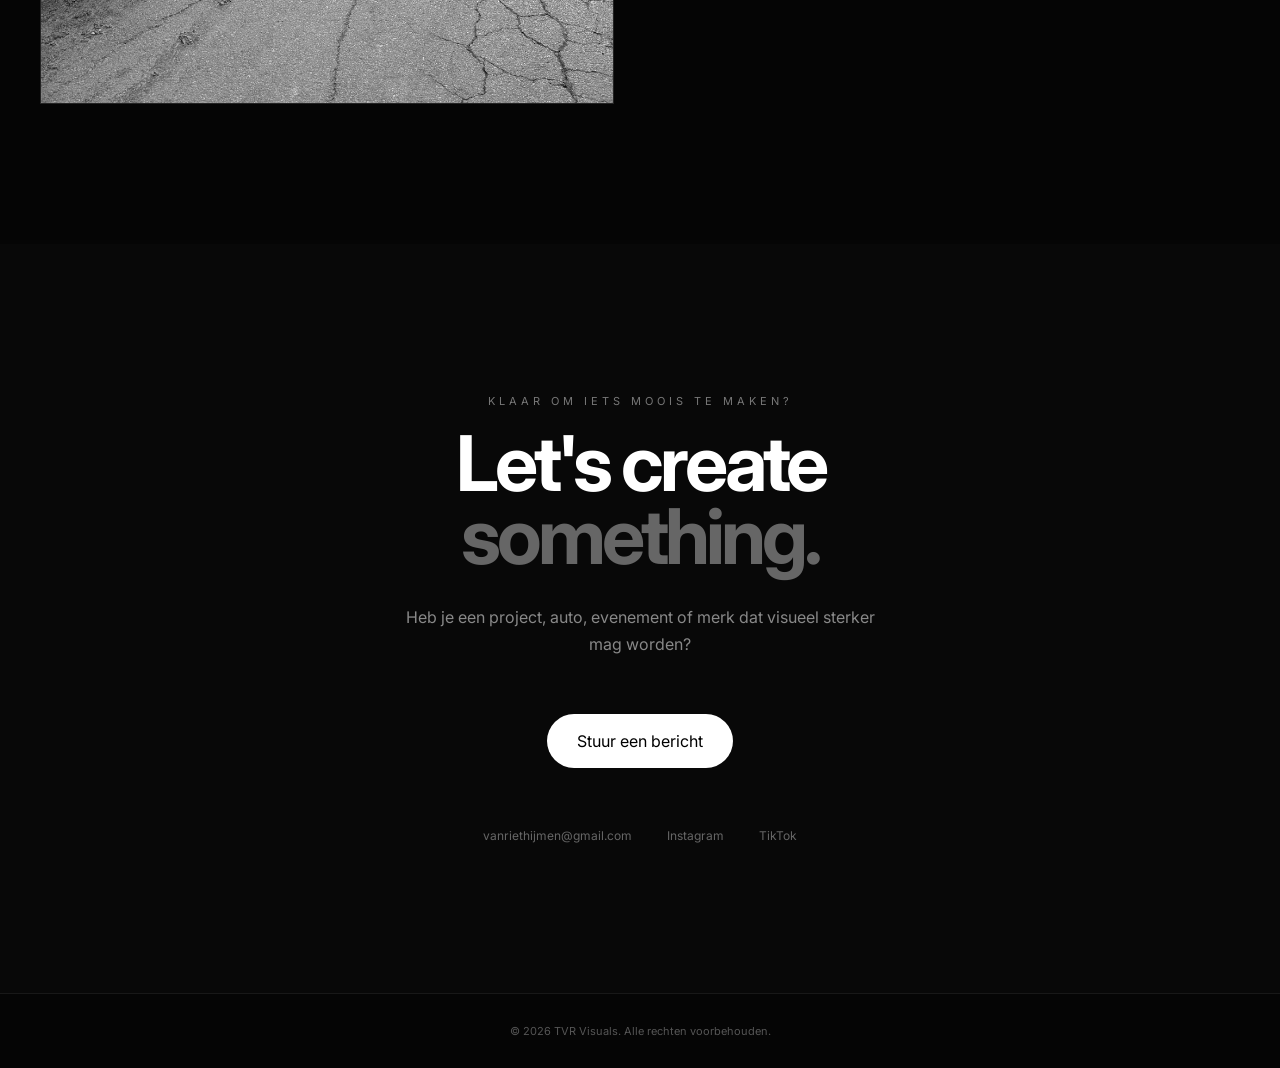
==== commit 57ef0c90: "website test 6" ====
--- a/index.html
+++ b/index.html
@@ -241,7 +241,7 @@
 
                 <h3>
                     Jouw auto.<br>
-                    Jouw moment.
+                    Jouw verhaal.
                 </h3>
 
                 <p>
--- a/css/style.css
+++ b/css/style.css
@@ -2885,21 +2885,6 @@
     margin-top: 40px;
 }
 
-
-/* =========================================================
-   DESKTOP — ALLEEN PRIJZENPAGINA
-   ========================================================= */
-
-@media (min-width: 901px) {
-
-    .prices-page .navbar nav {
-        margin-right: 32px;
-        gap: 30px;
-    }
-
-}
-
-
 /* =========================================================
    TABLET / MOBIEL
    ========================================================= */
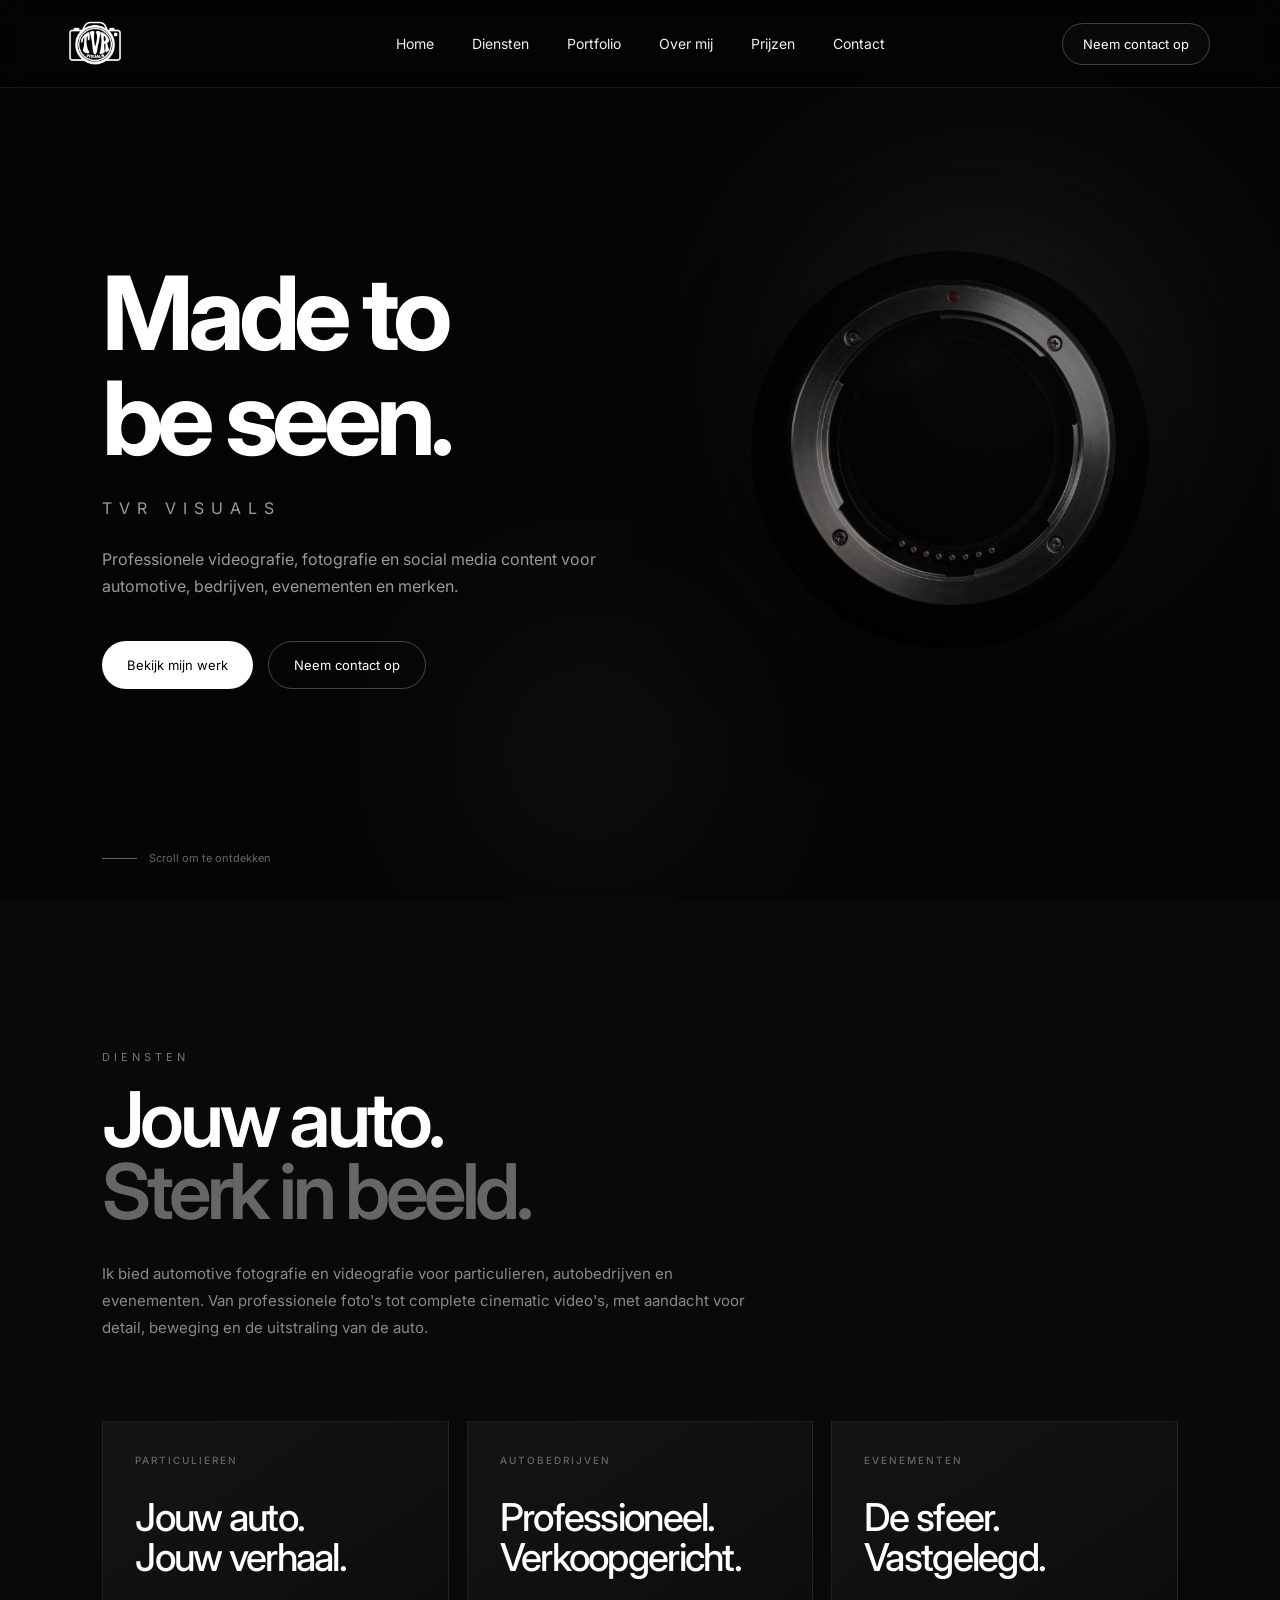
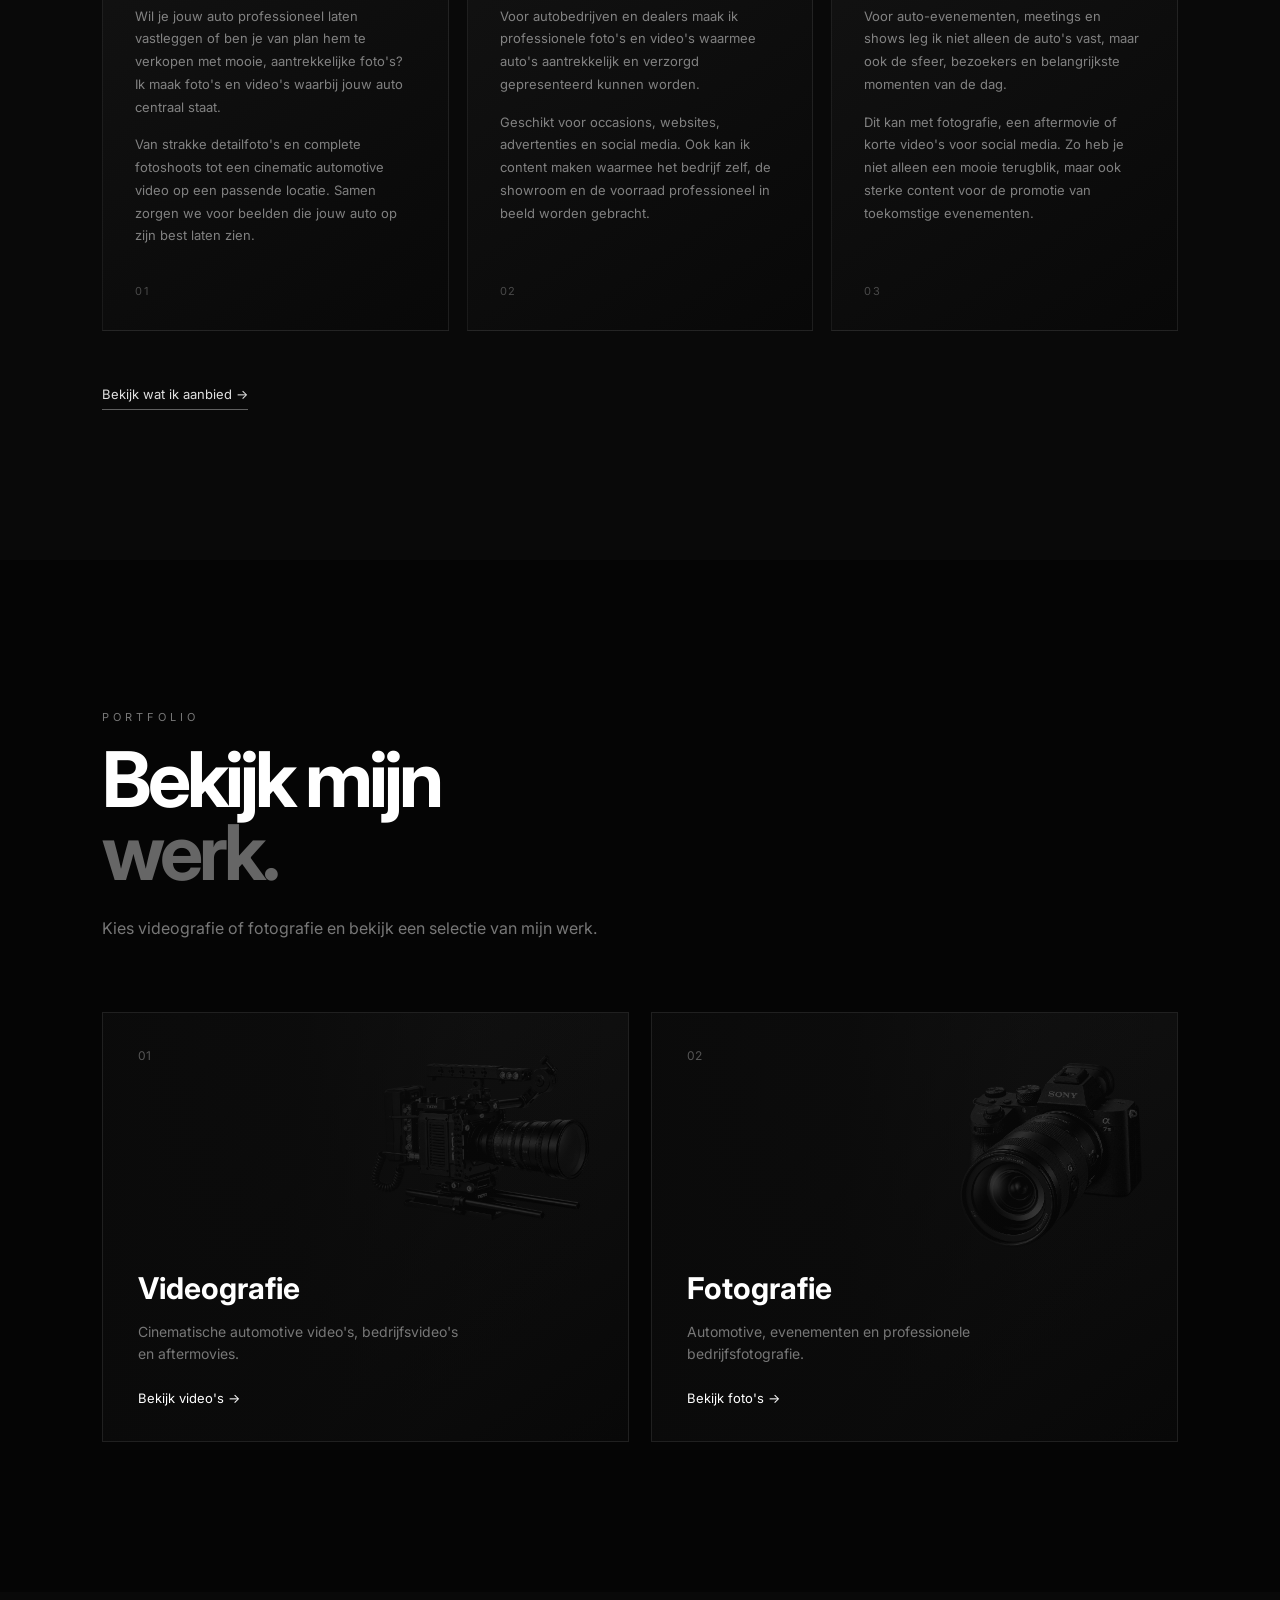
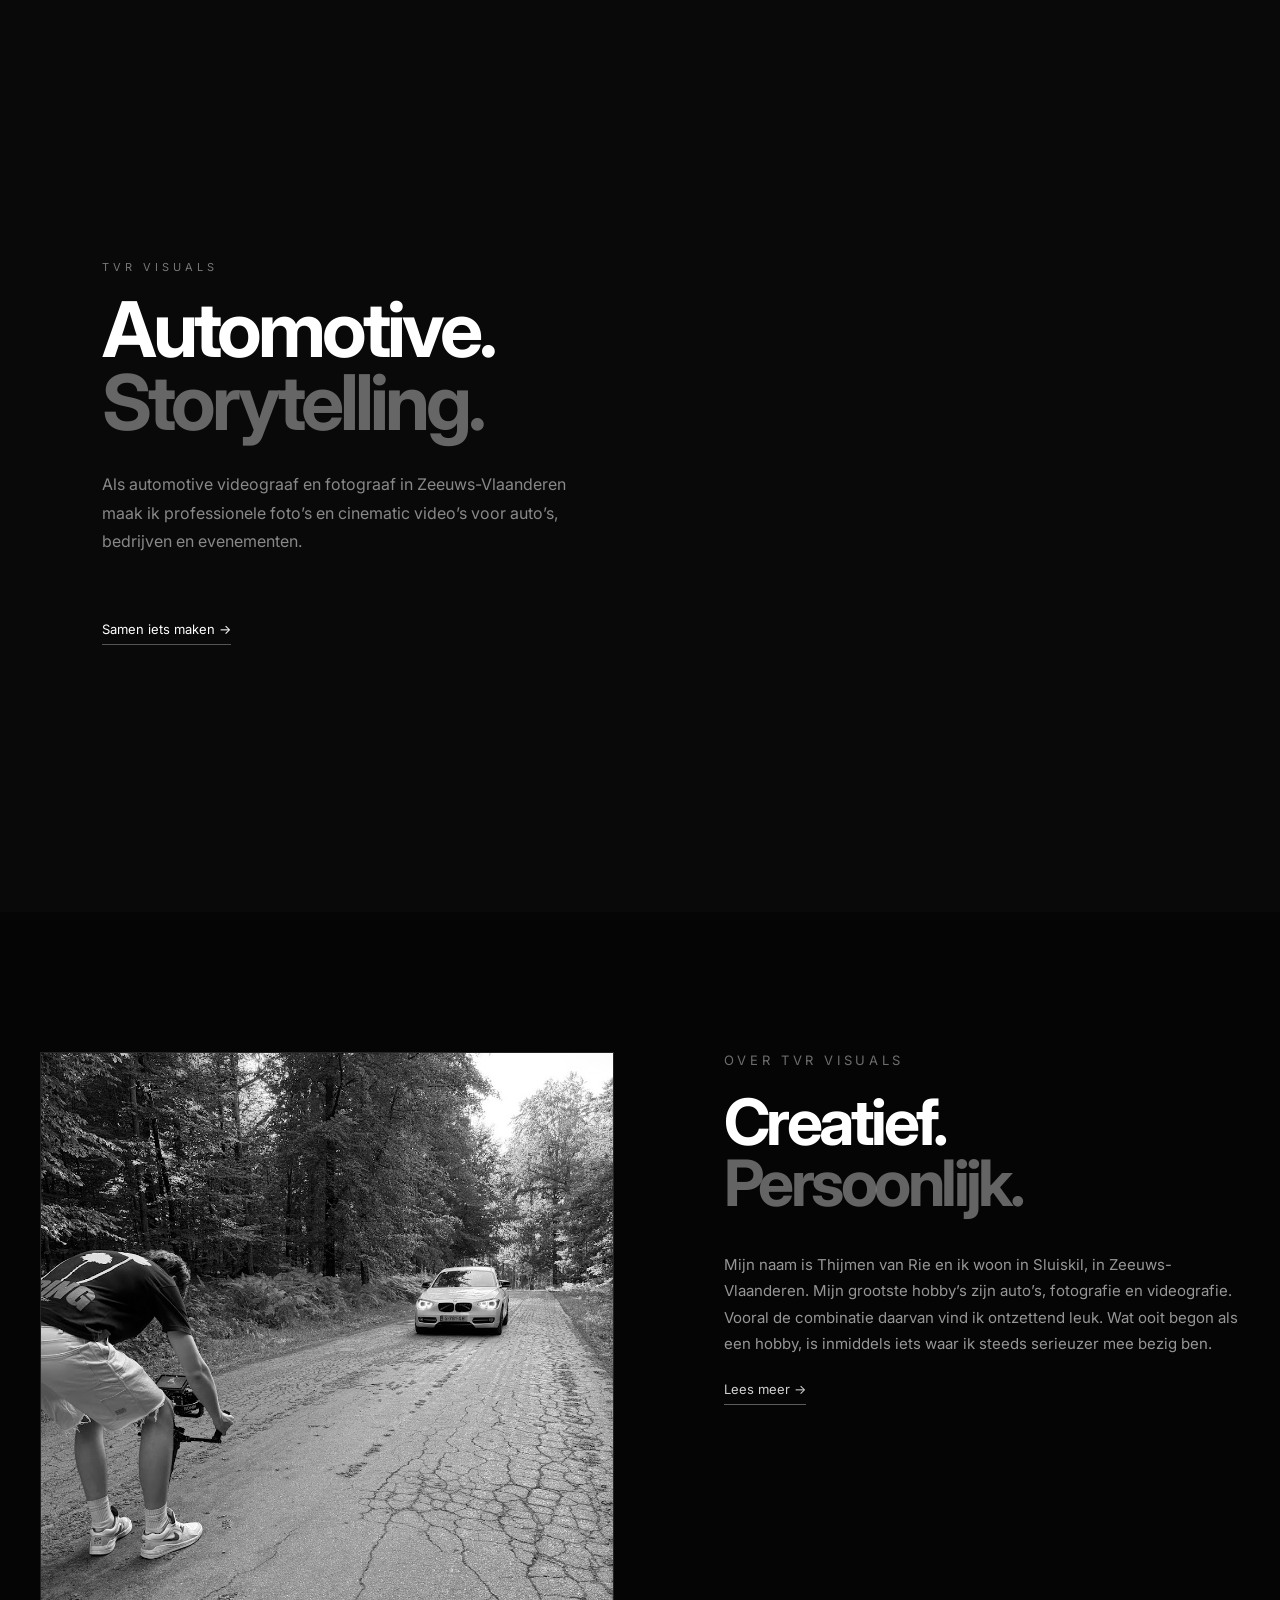
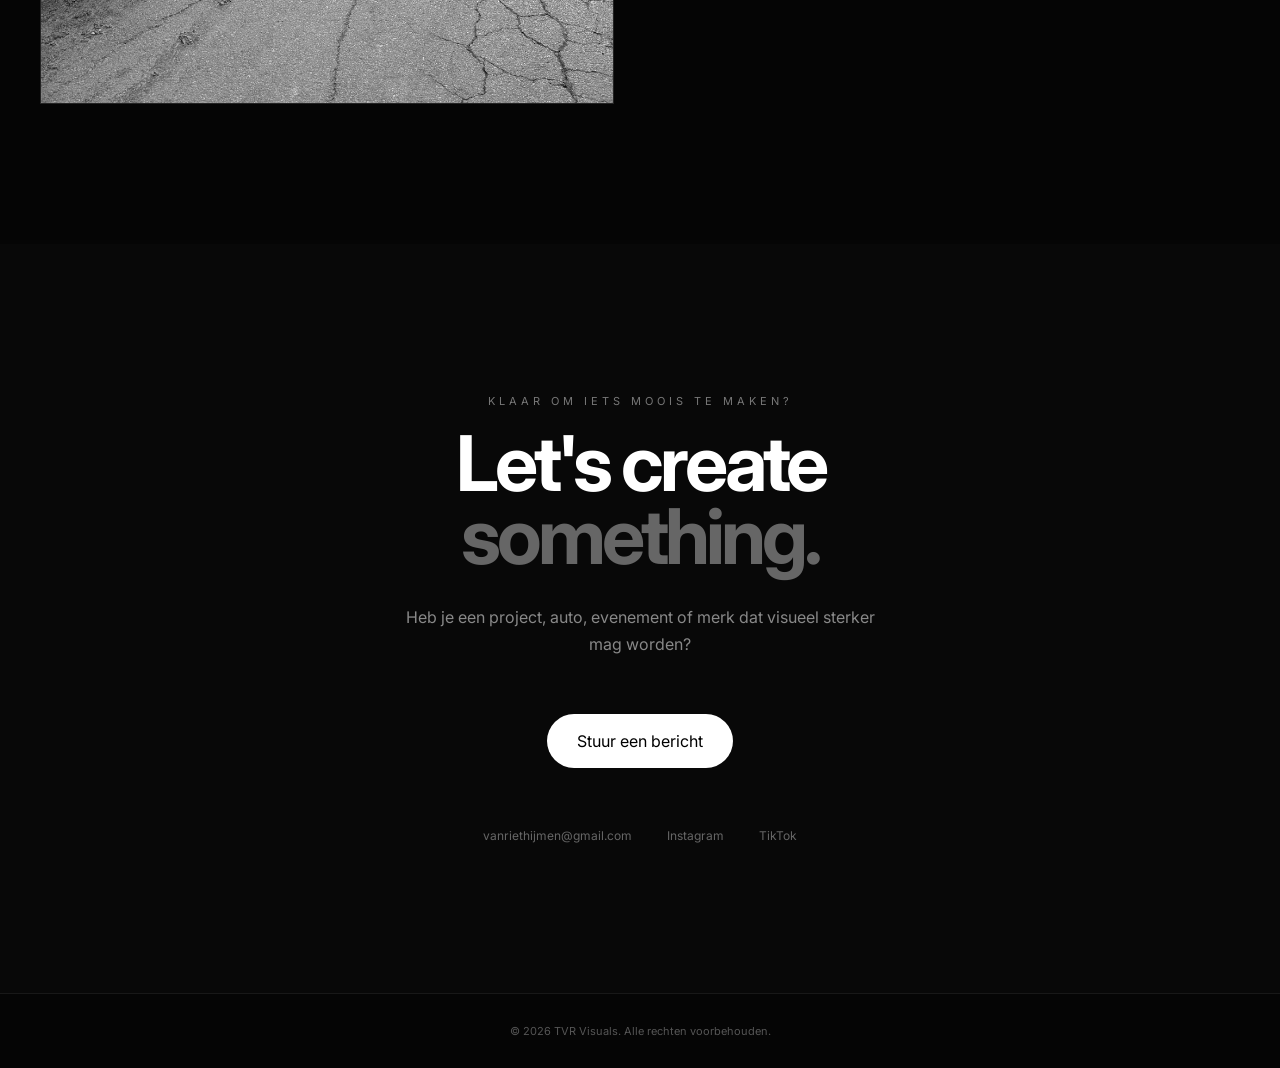
==== commit 0650f9d2: "Update index.html" ====
--- a/index.html
+++ b/index.html
@@ -9,14 +9,36 @@
         content="width=device-width, initial-scale=1.0"
     >
 
-    <title>TVR Visuals | Videografie & Fotografie</title>
-
-    <meta
-        name="description"
-        content="TVR Visuals — professionele videografie, fotografie en social media content."
-    >
-
-    <link rel="stylesheet" href="css/style.css">
+    <title>TVR Visuals | Automotive Videografie & Fotografie Zeeuws-Vlaanderen</title>
+
+<meta
+    name="description"
+    content="TVR Visuals maakt professionele automotive video's en fotografie in Zeeuws-Vlaanderen. Voor particulieren, autobedrijven en evenementen."
+>
+
+<link rel="canonical" href="https://tvrvisuals.nl/">
+
+<meta property="og:title" content="TVR Visuals | Automotive Videografie & Fotografie">
+<meta property="og:description" content="Professionele automotive videografie en fotografie in Zeeuws-Vlaanderen voor particulieren, autobedrijven en evenementen.">
+<meta property="og:url" content="https://tvrvisuals.nl/">
+<meta property="og:type" content="website">
+<meta property="og:site_name" content="TVR Visuals">
+
+<script type="application/ld+json">
+{
+  "@context": "https://schema.org",
+  "@type": "Organization",
+  "name": "TVR Visuals",
+  "url": "https://tvrvisuals.nl/",
+  "logo": "https://tvrvisuals.nl/assets/images/tvr-logo%20wit.png",
+  "sameAs": [
+    "https://instagram.com/tvrvisuals",
+    "https://www.tiktok.com/@tvr.visuals"
+  ]
+}
+</script>
+
+<link rel="stylesheet" href="css/style.css">
 
     <link rel="preconnect" href="https://fonts.googleapis.com">
     <link rel="preconnect" href="https://fonts.gstatic.com" crossorigin>
@@ -491,9 +513,11 @@
 
 
         <p>
-            Ik combineer cinematografie, fotografie en editing
-            om auto's, merken en momenten op een aantrekkelijke
-            manier vast te leggen.
+            <p>
+    Als automotive videograaf en fotograaf in Zeeuws-Vlaanderen
+    maak ik professionele foto’s en cinematic video’s voor auto’s,
+    bedrijven en evenementen.
+</p>
         </p>
 
 
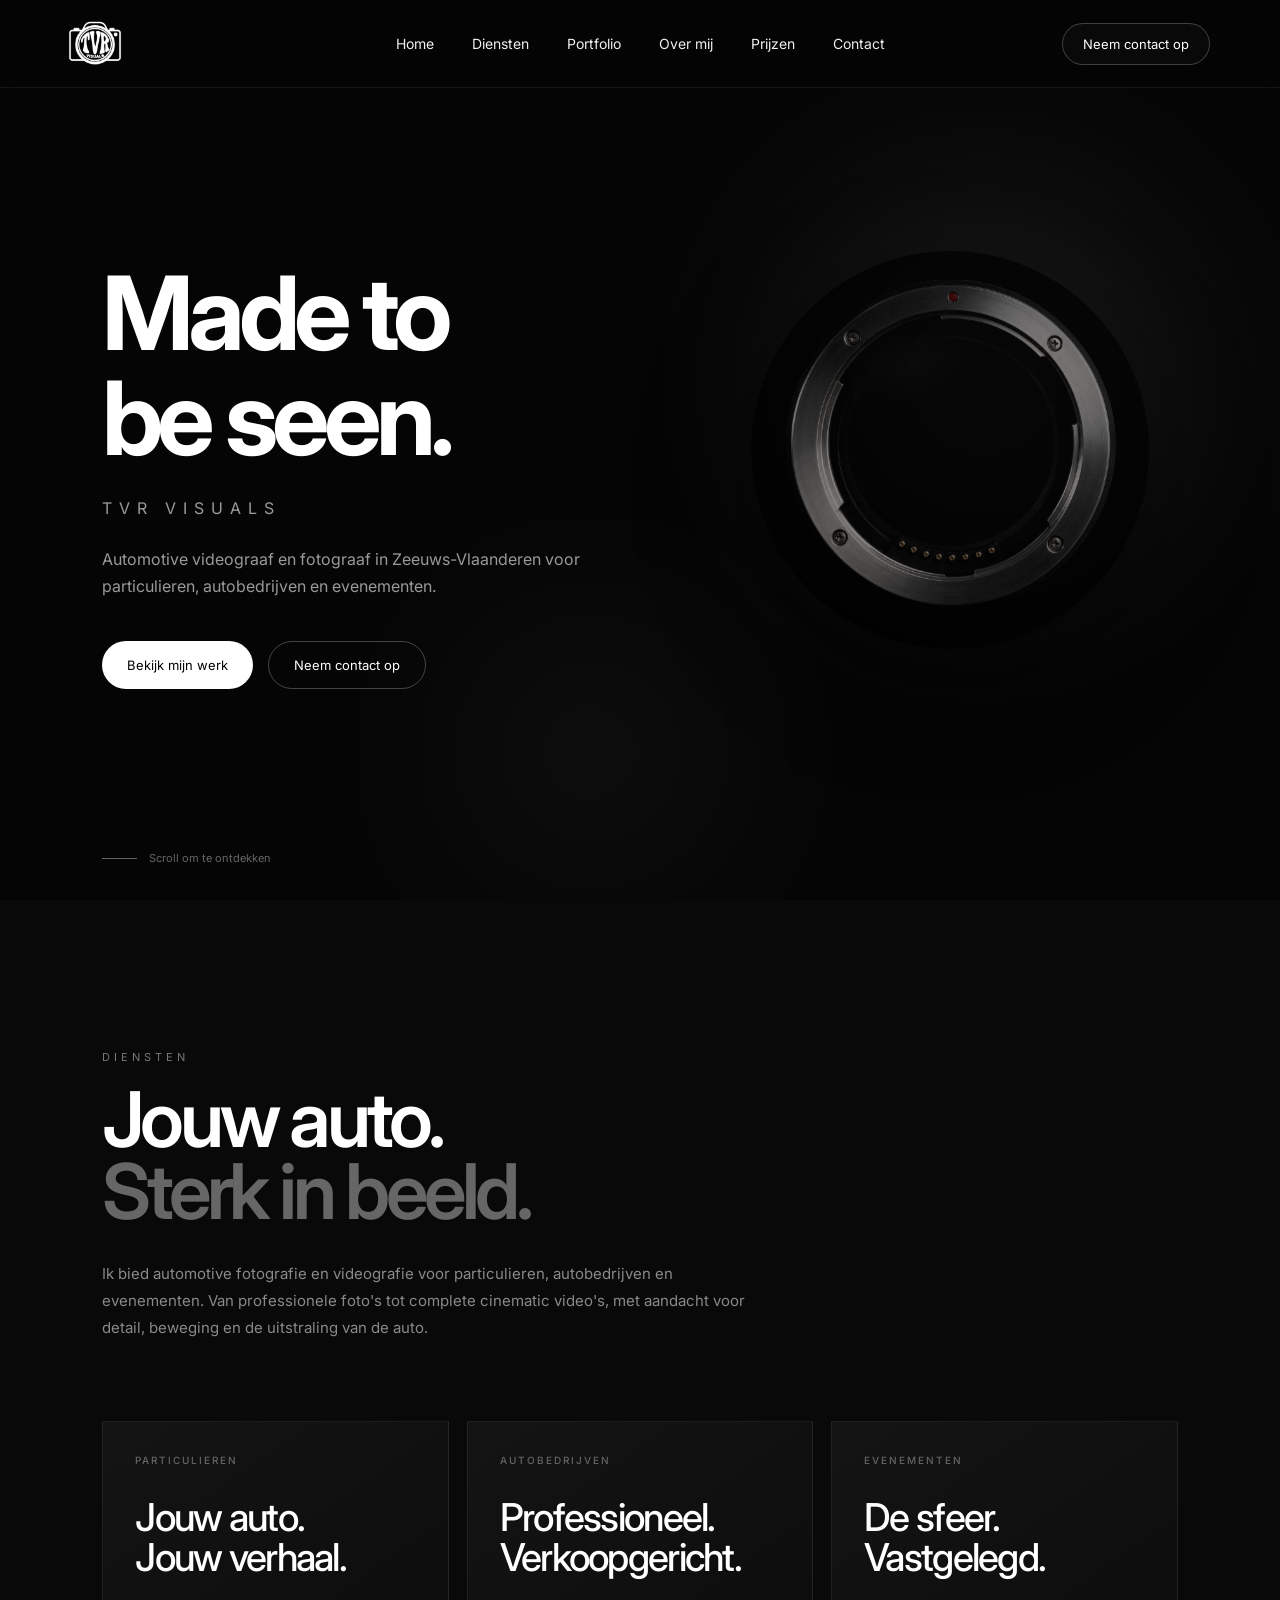
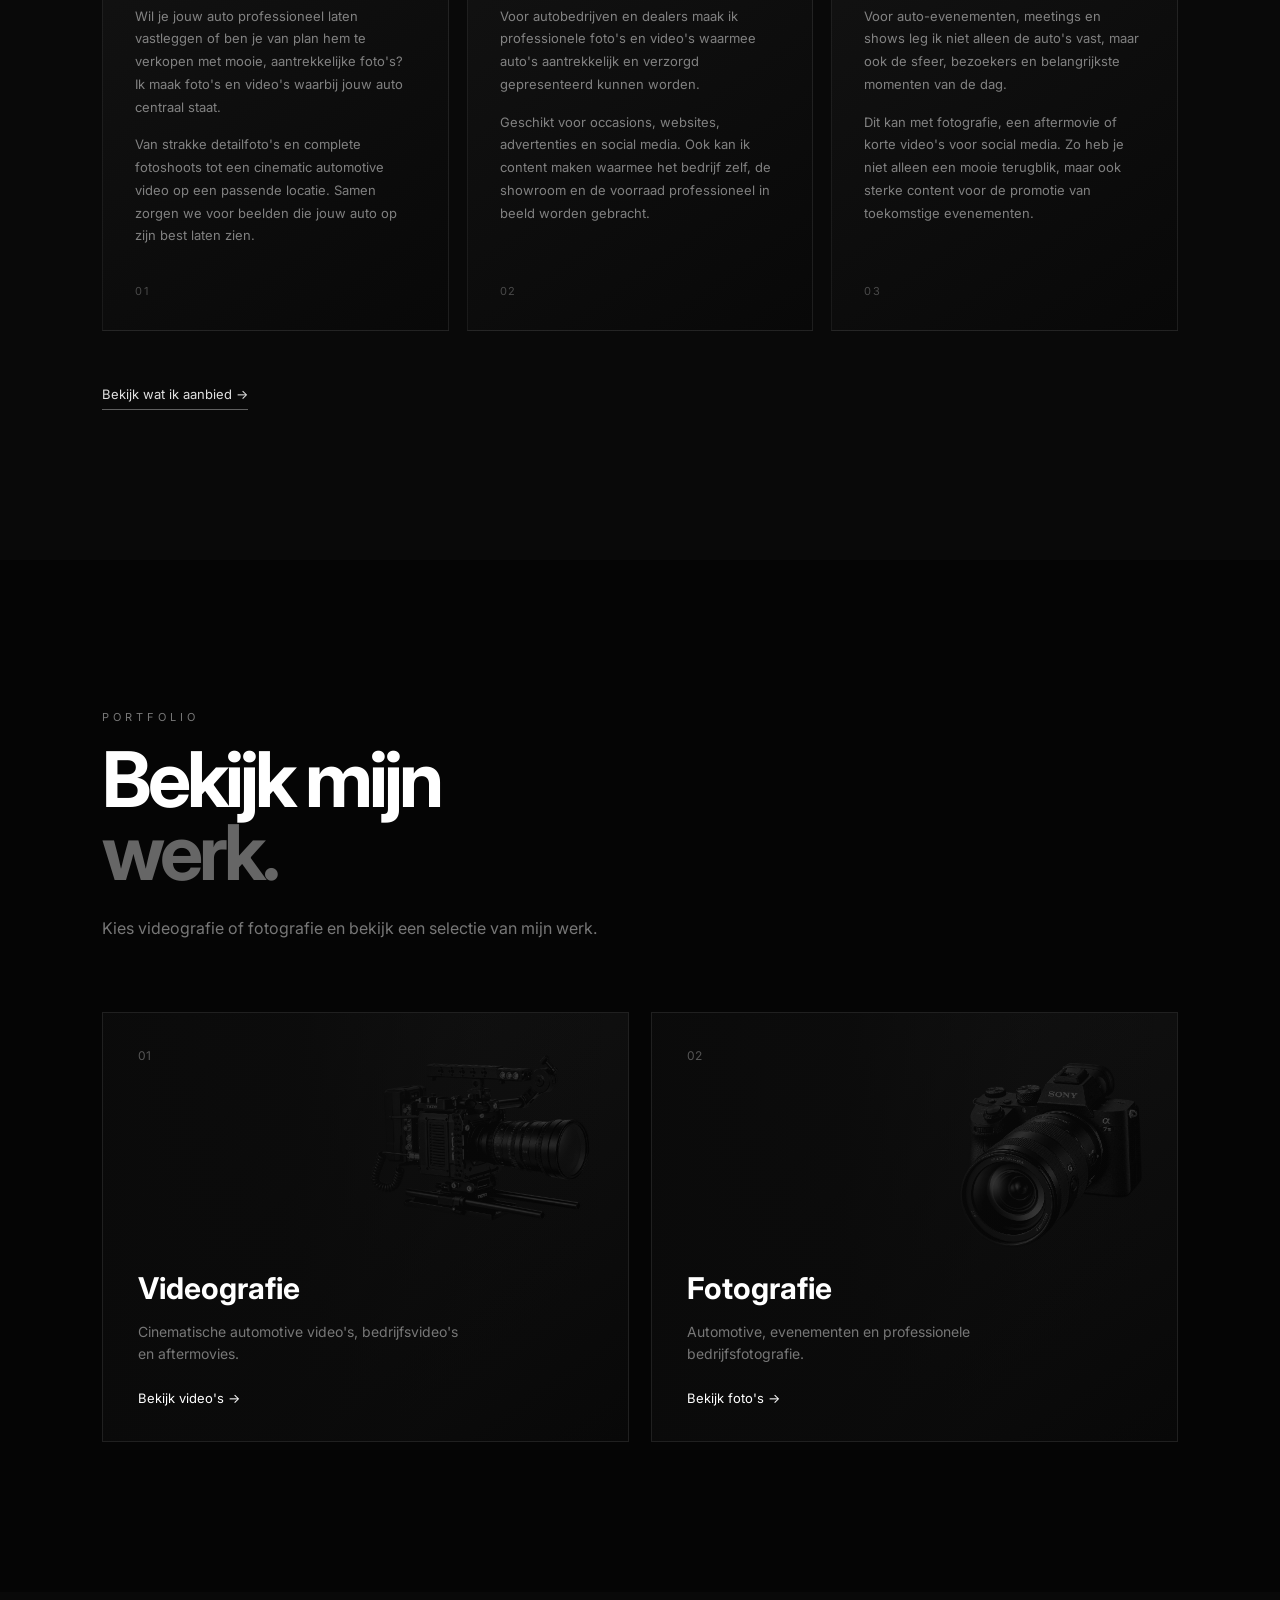
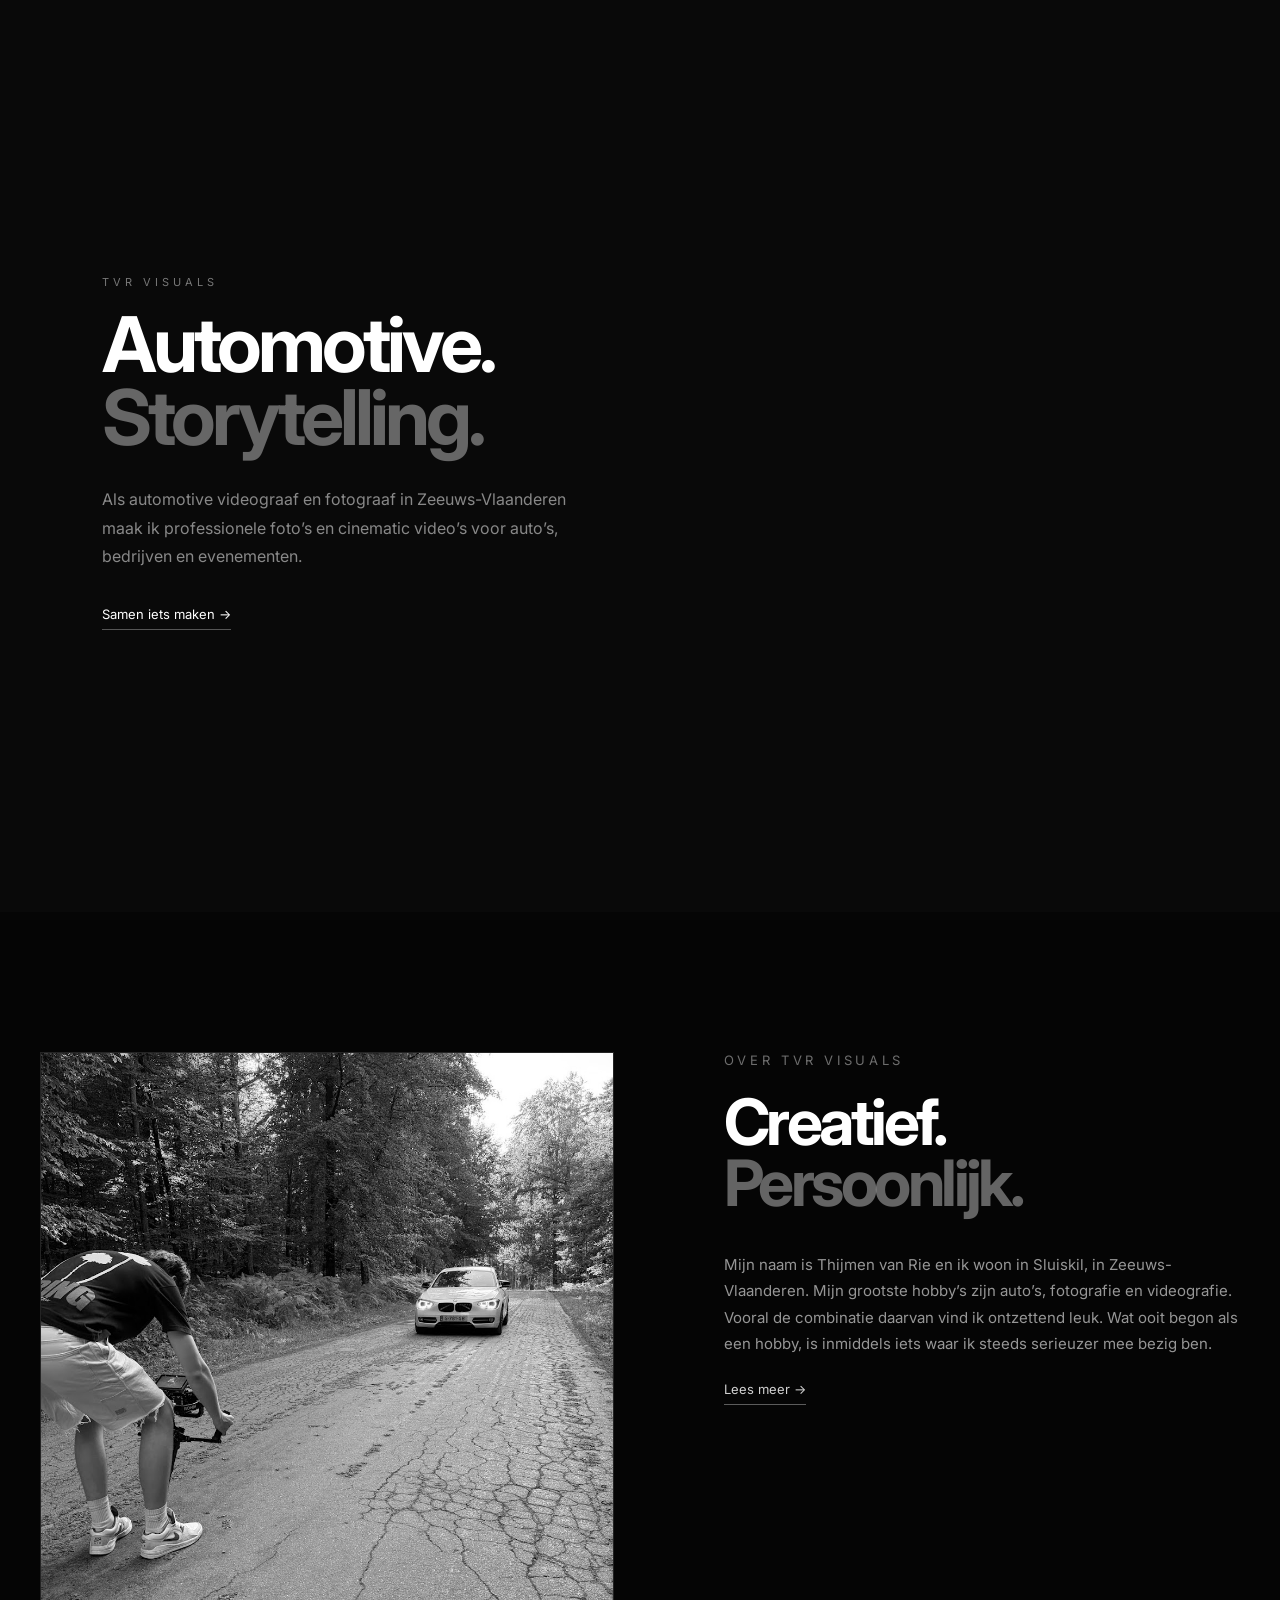
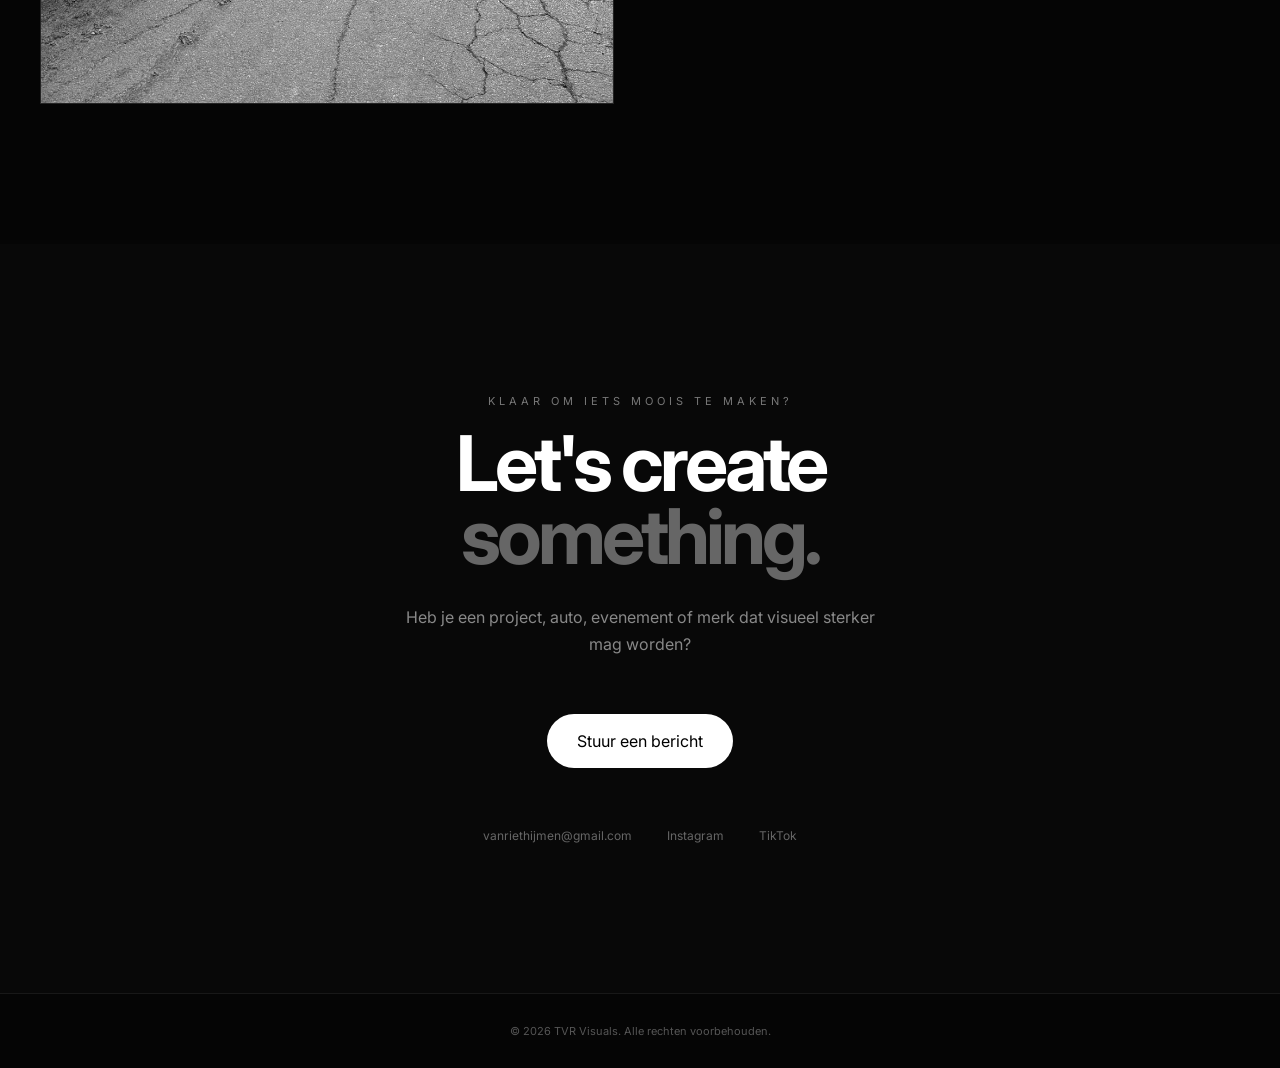
==== commit 17d883f1: "Update index.html" ====
--- a/index.html
+++ b/index.html
@@ -27,10 +27,21 @@
 <script type="application/ld+json">
 {
   "@context": "https://schema.org",
-  "@type": "Organization",
+  "@type": "ProfessionalService",
   "name": "TVR Visuals",
   "url": "https://tvrvisuals.nl/",
   "logo": "https://tvrvisuals.nl/assets/images/tvr-logo%20wit.png",
+  "description": "Automotive videograaf en fotograaf in Zeeuws-Vlaanderen voor particulieren, autobedrijven en evenementen.",
+  "areaServed": {
+    "@type": "Place",
+    "name": "Zeeuws-Vlaanderen"
+  },
+  "address": {
+    "@type": "PostalAddress",
+    "addressLocality": "Sluiskil",
+    "addressRegion": "Zeeuws-Vlaanderen",
+    "addressCountry": "NL"
+  },
   "sameAs": [
     "https://instagram.com/tvrvisuals",
     "https://www.tiktok.com/@tvr.visuals"
@@ -162,10 +173,10 @@
             TVR VISUALS
         </p>
 
-
-        <p class="hero-description">
-            Professionele videografie, fotografie en social media content
-            voor automotive, bedrijven, evenementen en merken.
+           <p class="hero-description">
+    Automotive videograaf en fotograaf in Zeeuws-Vlaanderen
+    voor particulieren, autobedrijven en evenementen.
+</p>
         </p>
 
 
@@ -512,13 +523,11 @@
         </h2>
 
 
-        <p>
-            <p>
+       <p>
     Als automotive videograaf en fotograaf in Zeeuws-Vlaanderen
     maak ik professionele foto’s en cinematic video’s voor auto’s,
     bedrijven en evenementen.
 </p>
-        </p>
 
 
         <a
@@ -650,7 +659,7 @@
             </p>
 
             <p>
-                Vanuit Sluiskil in Zeeland werk ik zo steeds verder aan
+                Vanuit Sluiskil in Zeeuws-Vlaanderen werk ik zo steeds verder aan
                 mijn eigen stijl en aan TVR Visuals. Wat begon met
                 carspotten en fotografie is inmiddels uitgegroeid tot
                 het complete proces van filmen, fotograferen en monteren.
